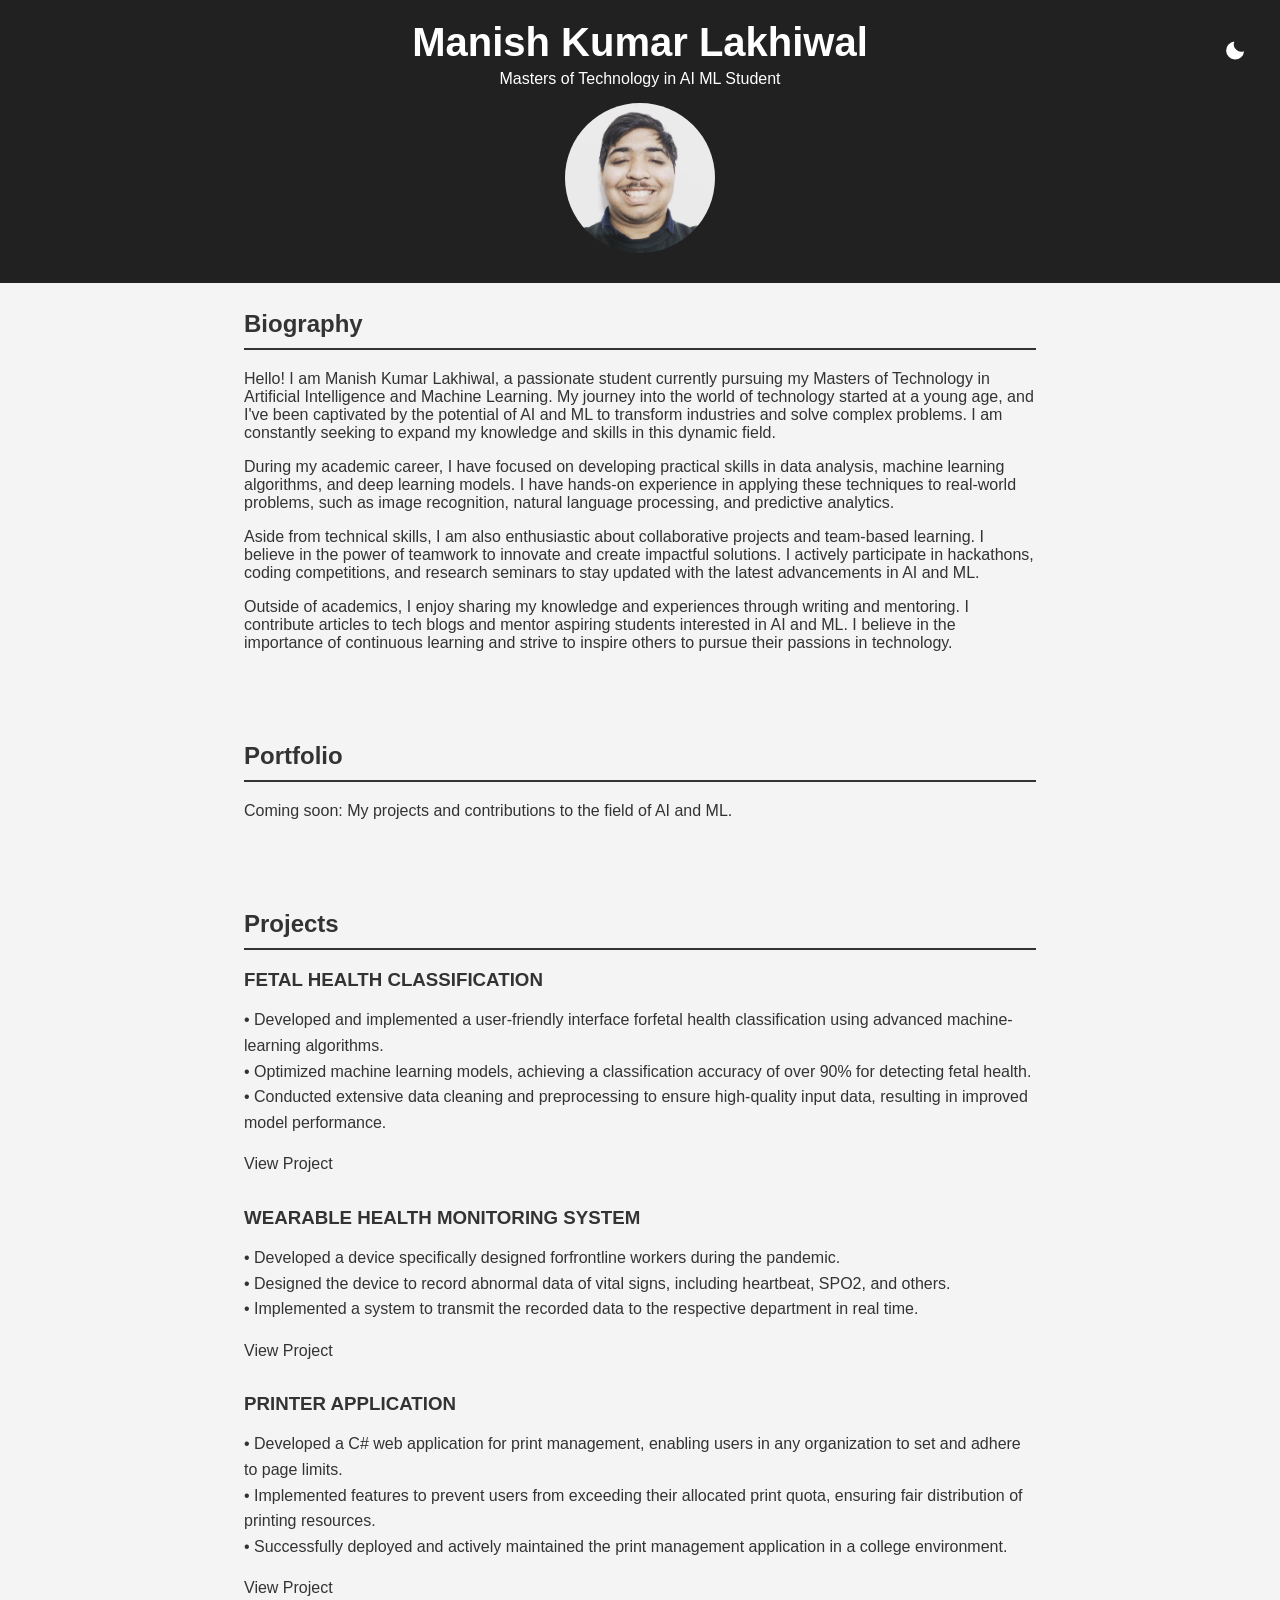
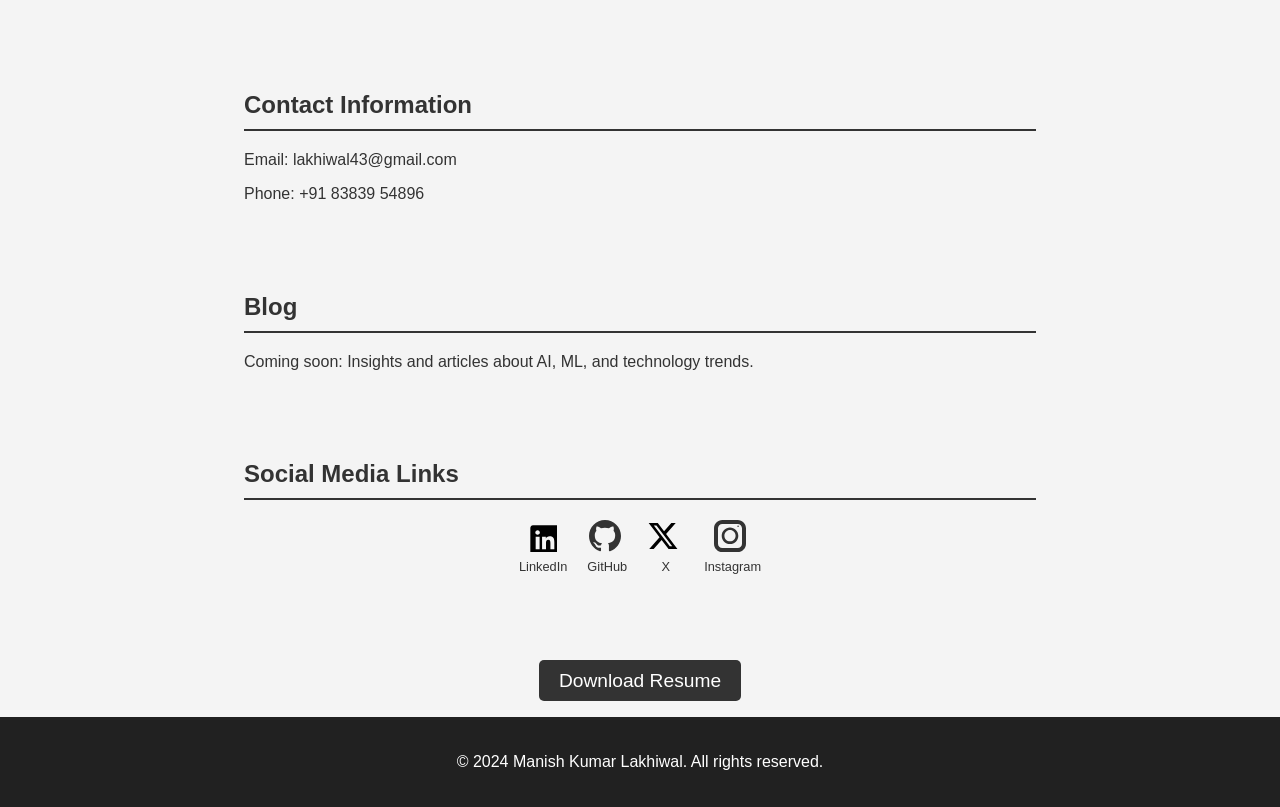
==== index.html @ ea247a82 "Update index.html" ====
<!DOCTYPE html>
<html lang="en">

<head>
    <meta charset="UTF-8">
    <meta name="viewport" content="width=device-width, initial-scale=1.0">
    <title>Manish Kumar Lakhiwal - Personal Webpage</title>
    <style>
        body {
            font-family: Arial, sans-serif;
            margin: 0;
            padding: 0;
            background-color: #f4f4f4;
            color: #333;
            transition: background-color 0.5 eases, color 0.5s ease;
        }

        .container {
            width: 65%;
            margin: 0 auto;
            padding: 20px;
            padding-top: 220px;
            /* Adjust for fixed header */
            box-sizing: border-box;
        }

        header {
            text-align: center;
            padding: 20px 0;
            background-color: #212121;
            color: #fff;
            position: fixed;
            width: 100%;
            top: 0;
            left: 0;
            z-index: 1000;
            transition: padding 0.5s ease, background-color 0.5s ease, color 0.5s ease;
            display: flex;
            flex-direction: column;
            justify-content: center;
            align-items: center;
        }

        header.small {
            padding: 10px 0;
            background-color: #212121;
        }

        header .profile-info {
            text-align: center;
        }

        header .profile-info h1 {
            margin: 0;
            font-size: 2.5em;
            transition: font-size 0.5s;
        }

        header .profile-info p {
            margin: 5px 0;
            transition: font-size 0.5s;
        }

        header img {
            width: 150px;
            height: 150px;
            border-radius: 50%;
            margin: 10px 0;
            /* Adjusted margin */
            transition: width 0.5s ease, height 0.5s ease, margin 0.5s ease;
        }

        #dark-mode-toggle {
            background-color: transparent;
            color: #fff;
            border: none;
            cursor: pointer;
            margin: 5px 0 0;
            /* Adjusted margin */
            font-size: 1.2em;
            display: flex;
            align-items: center;
            position: absolute;
            top: 30px;
            right: 25px;
        }

        #dark-mode-toggle svg {
            width: 24px;
            /* Adjust icon size */
            height: 24px;
            margin-left: 5px;
            /* Adjust spacing */
        }

        #dark-mode-toggle:hover {
            text-decoration: underline;
        }

        #light-mode-toggle {
            background-color: transparent;
            color: #fff;
            border: none;
            cursor: pointer;
            margin: 5px 0 0;
            /* Adjusted margin */
            font-size: 1.2em;
            display: flex;
            align-items: center;
            position: absolute;
            top: 30px;
            right: 25px;
        }

        #light-mode-toggle svg {
            width: 24px;
            /* Adjust icon size */
            height: 24px;
            margin-left: 5px;
            /* Adjust spacing */
        }

        #light-mode-toggle:hover {
            text-decoration: underline;
        }

        section {
            margin: 50px 0;
            padding-top: 20px;
            /* Adjust for fixed header */
            box-sizing: border-box;
            color: inherit;
        }

        h2 {
            color: #333;
            border-bottom: 2px solid #333;
            padding-bottom: 10px;
        }

        .portfolio img {
            width: 100%;
            height: auto;
            margin: 10px 0;
        }

        a {
            color: inherit;
            text-decoration: none;
        }

        .social-links {
            text-align: center;
            display: flex;
            justify-content: center;
            margin-top: 20px;
            /* Adjust spacing */
        }

        .social-links a {
            margin: 0 50px;
            text-align: center;
            display: inline-block;
        }

        .social-links svg {
            width: 32px;
            height: 32px;
            vertical-align: middle;
            margin-right: 15px;
            text-align: center;
        }

        footer {
            text-align: center;
            padding: 20px 0;
            background-color: #212121;
            color: #fff;
            position: relative;
            clear: both;
        }

        /* Dark Mode Styles */
        .dark-mode {
            background-color: #212121;
            color: #fff;
            transition: background-color 0.5s ease, color 0.5s ease;
        }

        .dark-mode header {
            background-color: #111;
            transition: background-color 0.5s ease;
        }

        .dark-mode header img {
            margin: 10px 0;
            width: 150px;
            height: 150px;
            transition: width 0.5s ease, height 0.5s ease, margin 0.5s ease;
        }

        .dark-mode a {
            color: #fff;
        }

        .dark-mode h1,
        .dark-mode h2,
        .dark-mode p,
        .dark-mode .portfolio p {
            color: #fff;
        }

        .dark-mode footer p {
            color: #fff;
        }

        .dark-mode section {
            color: #fff;
            /* Set text color for sections */
        }

        .dark-mode h2 {
            border-color: #fff;
            /* Set border color for h2 in dark mode */
        }

        .dark-mode #linkedin {
            fill: #fff;
        }

        .dark-mode #github {
            fill: #fff;
        }

        .dark-mode #twitter {
            fill: #fff;
        }

        .dark-mode #instagram {
            fill: #fff;
        }

        .dark-mode footer {
            background-color: #111;
        }

        .light-mode {
            background-color: #fff;
            color: #333;
            transition: background-color 0.5s ease, color 0.5s ease;
        }

        .light-mode header {
            background-color: #333;
            transition: background-color 0.5s ease;
        }

        .light-mode header img {
            margin: 10px 0;
            width: 150px;
            height: 150px;
            transition: width 0.5s ease, height 0.5s ease, margin 0.5s ease;
        }

        .light-mode a {
            color: #333;
        }

        .light-mode h1,
        .light-mode h2,
        .light-mode p,
        .light-mode .portfolio p {
            color: #111;
        }

        .light-mode footer p {
            fill: #fff;
        }

        .light-mode section {
            color: #111;
            /* Set text color for sections */
        }

        .light-mode h2 {
            border-color: #111;
            /* Set border color for h2 in dark mode */
        }

        .light-mode #linkedin,
        .light-mode #github,
        .light-mode #twitter,
        .light-mode #instagram {
            fill: #111;
        }

        .light-mode footer {
            background-color: #333;
            color: #fff;
        }

        .light-mode footer p {
            color: #fff;
        }

        .project {
            margin-bottom: 30px;
        }

        .project h3 {
            margin-bottom: 10px;
        }

        .project p {
            line-height: 1.6;
        }

        .download-resume {
            text-align: center;
            margin: 25px 0;
            /* Adjust margin */
        }

        .download-resume a {
            background-color: #333;
            color: #fff;
            padding: 10px 20px;
            border-radius: 5px;
            text-decoration: none;
            font-size: 1.2em;
        }

        .download-resume a:hover {
            background-color: #111;
            transition: .5s;
        }

        .dark-mode .download-resume a {
            background-color: #111;
        }

        .icon {
            transition: opacity 0.5s ease-out, transform 0.5s ease-out;
        }

        /* Light mode */
        .icon-container {
            display: inline-flex;
            align-items: center;
            justify-content: center;
            flex-direction: column;
        }

        .icon-container svg {
            width: 24px;
            /* Adjust width as per your design */
            height: 24px;
            /* Adjust height as per your design */
            vertical-align: middle;
        }

        .icon-container span {
            font-size: 12px;
            /* Adjust font size as per your design */
        }

        .dark-mode .profile-info h1,
        .dark-mode .profile-info p {
            color: #fff;
            transition: color 0.5s ease;
        }

        .dark-mode #linkedin,
        .dark-mode #github,
        .dark-mode #twitter,
        .dark-mode #instagram {
            fill: #fff;
            transition: fill 0.5s ease;
        }

        .light-mode .profile-info h1,
        .light-mode .profile-info p {
            color: #fff;
            transition: color 0.5s ease;
        }

        .light-mode #linkedin,
        .light-mode #github,
        .light-mode #twitter,
        .light-mode #instagram {
            fill: #111;
            transition: fill 0.5s ease;
        }

        .social-links a {
            margin: 0 10px;
            text-align: center;
            display: inline-block;
            position: relative;
            /* Ensure relative positioning for absolute children */
            text-decoration: none;
            /* Remove default underline */
        }

        .dark-mode .icon#dark-icon {
            opacity: 1;
            transform: scale(1);
        }

        .dark-mode .icon#light-icon {
            opacity: 0;
            transform: scale(0);
        }

        .social-links svg {
            width: 32px;
            /* Initial width */
            height: 32px;
            /* Initial height */
            vertical-align: middle;
            margin-right: 5px;
            transition: transform 0.5s ease;
        }

        .social-links a:hover svg {
            transform: scale(1.5);
            /* Scale up to 1.5x on hover */
        }

        .social-links a span {
            display: block;
            margin-top: 7px;
            /* Margin to adjust position below SVG */
            transition: margin-top 0.5s ease;
            /* Smooth transition for margin change */
            font-size: 0.8em;
            /* Adjust font size if necessary */
        }

        .social-links a:hover span {
            margin-top: 10px;
            /* Move text down on hover */
            font-size: 1em;
            transition: 0, 5s ease;
        }
    </style>
</head>

<body oncontextmenu="return false">
    <header>
        <div class="profile-info">
            <h1>Manish Kumar Lakhiwal</h1>
            <p>Masters of Technology in AI ML Student</p>
        </div>
        <img src="images/profile.jpeg" alt="Manish Kumar Lakhiwal">
        <button id="dark-mode-toggle" onclick="toggleDarkMode()">
            <!-- Dark Mode Icon -->
            <svg id="dark-icon" xmlns="http://www.w3.org/2000/svg" viewBox="0 0 24 24" width="24" height="24"
                fill="#fff">
                <path fill="none" d="M0 0h24v24H0z" />
                <path d="M9.37 5.51a7.5 7.5 0 0 0 9.72 9.72 9 9 0 1 1-9.72-9.72z" />
            </svg>
            <!-- Light Mode Icon -->
        </button>
        <button id="light-mode-toggle" onclick="toggleLightMode()">
            <svg id="light-icon" xmlns="http://www.w3.org/2000/svg" viewBox="0 0 24 24" width="24" height="24"
                fill="#333" style="display: none;">
                <circle cx="12" cy="12" r="5" fill="currentColor" />
                <line stroke="currentColor" stroke-width="2" stroke-linecap="round" x1="12" y1="1" x2="12" y2="4" />
                <line stroke="currentColor" stroke-width="2" stroke-linecap="round" x1="12" y1="20" x2="12" y2="23" />
                <line stroke="currentColor" stroke-width="2" stroke-linecap="round" x1="4" y1="12" x2="1" y2="12" />
                <line stroke="currentColor" stroke-width="2" stroke-linecap="round" x1="20" y1="12" x2="23" y2="12" />
                <line stroke="currentColor" stroke-width="2" stroke-linecap="round" x1="5.5" y1="5.5" x2="3.5"
                    y2="3.5" />
                <line stroke="currentColor" stroke-width="2" stroke-linecap="round" x1="18.5" y1="18.5" x2="20.5"
                    y2="20.5" />
                <line stroke="currentColor" stroke-width="2" stroke-linecap="round" x1="5.5" y1="18.5" x2="3.5"
                    y2="20.5" />
                <line stroke="currentColor" stroke-width="2" stroke-linecap="round" x1="18.5" y1="5.5" x2="20.5"
                    y2="3.5" />
            </svg>


        </button>
    </header>
    <div class="container">
        <section id="biography">
            <h2>Biography</h2>
            <p>Hello! I am Manish Kumar Lakhiwal, a passionate student currently pursuing my Masters of Technology in
                Artificial Intelligence and Machine Learning. My journey into the world of technology started at a young
                age, and I've been captivated by the potential of AI and ML to transform industries and solve complex
                problems. I am constantly seeking to expand my knowledge and skills in this dynamic field.</p>

            <p>During my academic career, I have focused on developing practical skills in data analysis, machine
                learning algorithms, and deep learning models. I have hands-on experience in applying these techniques
                to real-world problems, such as image recognition, natural language processing, and predictive
                analytics.</p>

            <p>Aside from technical skills, I am also enthusiastic about collaborative projects and team-based learning.
                I believe in the power of teamwork to innovate and create impactful solutions. I actively participate in
                hackathons, coding competitions, and research seminars to stay updated with the latest advancements in
                AI and ML.</p>

            <p>Outside of academics, I enjoy sharing my knowledge and experiences through writing and mentoring. I
                contribute articles to tech blogs and mentor aspiring students interested in AI and ML. I believe in the
                importance of continuous learning and strive to inspire others to pursue their passions in technology.
            </p>

        </section>
        <section id="portfolio">
            <h2>Portfolio</h2>
            <div class="portfolio">
                <p>Coming soon: My projects and contributions to the field of AI and ML.</p>
            </div>
        </section>
        <section id="projects">
            <h2>Projects</h2>
            <div class="project">
                <h3>FETAL HEALTH CLASSIFICATION</h3>
                <p>• Developed and implemented a user-friendly interface forfetal health classification using
                    advanced machine-learning algorithms.
                    <br>• Optimized machine learning models, achieving a classification accuracy of over 90% for
                    detecting fetal health.
                    <br>• Conducted extensive data cleaning and preprocessing to ensure high-quality input data,
                    resulting in improved model performance.
                </p>
                <!-- <img src="images/project1.png" alt="Project 1 Image"> -->
                <p><a href="#">View Project</a></p>
            </div>
            <div class="project">
                <h3>WEARABLE HEALTH MONITORING SYSTEM</h3>
                <p>• Developed a device specifically designed forfrontline workers during the pandemic.
                    <br>• Designed the device to record abnormal data of vital signs, including heartbeat, SPO2, and
                    others.
                    <br>• Implemented a system to transmit the recorded data to the respective department in real
                    time.
                </p>
                <!-- <img src="images/project2.png" alt="Project 2 Image"> -->
                <p><a href="https://github.com/LAKHIWAL/VITAL-MONITORING-SYSTEM" target="_blank">View Project</a></p>
            </div>
            <div class="project">
                <h3>PRINTER APPLICATION</h3>
                <p>• Developed a C# web application for print management, enabling users in any organization
                    to set and adhere to page limits.
                    <br> • Implemented features to prevent users from exceeding their allocated print quota,
                    ensuring fair distribution of printing resources.
                    <br> • Successfully deployed and actively maintained the print management application in a
                    college environment.
                </p>
                <!-- <img src="images/project2.png" alt="Project 2 Image"> -->
                <p><a href="https://github.com/LAKHIWAL/PRINTER-APPLICATION" target="_blank">View Project</a></p>
            </div>
            <!-- Add more projects as needed -->
        </section>
        <section id="contact">
            <h2>Contact Information</h2>
            <p>Email: <a href="mailto:lakhiwal43@gmail.com">lakhiwal43@gmail.com</a></p>
            <p>Phone: <a href="tel:+91 83839 54896">+91 83839 54896</a></p>
        </section>
        <section id="blog">
            <h2>Blog</h2>
            <p>Coming soon: Insights and articles about AI, ML, and technology trends.</p>
        </section>
        <section id="social-media">
            <h2>Social Media Links</h2>
            <div class="social-links">
                <div>
                    <a href="https://www.linkedin.com/in/manish-lakhiwal/" target="_blank">
                        <svg id="linkedin" xmlns="http://www.w3.org/2000/svg" x="0px" y="0px" width="64" height="64"
                            viewBox="0 0 24 24">
                            <path
                                d="M24,4H6C4.895,4,4,4.895,4,6v18c0,1.105,0.895,2,2,2h18c1.105,0,2-0.895,2-2V6C26,4.895,25.105,4,24,4z M10.954,22h-2.95 v-9.492h2.95V22z M9.449,11.151c-0.951,0-1.72-0.771-1.72-1.72c0-0.949,0.77-1.719,1.72-1.719c0.948,0,1.719,0.771,1.719,1.719 C11.168,10.38,10.397,11.151,9.449,11.151z M22.004,22h-2.948v-4.616c0-1.101-0.02-2.517-1.533-2.517 c-1.535,0-1.771,1.199-1.771,2.437V22h-2.948v-9.492h2.83v1.297h0.04c0.394-0.746,1.356-1.533,2.791-1.533 c2.987,0,3.539,1.966,3.539,4.522V22z">
                            </path>
                        </svg>

                        <br><span>LinkedIn</span>
                    </a>
                </div>

                <div>
                    <a href="https://github.com/Lakhiwal" target="_blank">
                        <svg id="github" xmlns="http://www.w3.org/2000/svg" viewBox="0 0 24 24" width="64" height="64"
                            fill="#333">
                            <path
                                d="M12 0C5.37 0 0 5.37 0 12c0 5.302 3.438 9.8 8.206 11.387.6.11.822-.262.822-.58 0-.288-.012-1.048-.015-2.052-3.338.724-4.042-1.61-4.042-1.61-.546-1.382-1.333-1.75-1.333-1.75-1.088-.743.084-.73.084-.73 1.203.086 1.837 1.236 1.837 1.236 1.07 1.834 2.806 1.305 3.49.998.108-.778.42-1.306.764-1.606-2.676-.306-5.48-1.338-5.48-5.946 0-1.314.465-2.384 1.236-3.226-.124-.307-.534-1.528.116-3.18 0 0 1.01-.324 3.3 1.23.958-.266 1.98-.398 3-.404 1.02.006 2.042.138 3 .404 2.29-1.554 3.298-1.23 3.298-1.23.652 1.652.242 2.873.118 3.18.774.842 1.234 1.912 1.234 3.226 0 4.62-2.808 5.636-5.488 5.936.43.373.818 1.106.818 2.226 0 1.608-.015 2.904-.015 3.3 0 .322.216.697.825.578C20.566 21.795 24 17.3 24 12c0-6.63-5.37-12-12-12z" />
                        </svg>
                        <br><span>GitHub</span>
                    </a>
                </div>

                <div>
                    <a href="https://x.com/lakhiwal43" target="_blank">
                        <svg id="twitter" xmlns="http://www.w3.org/2000/svg"
                            viewBox="0 0 512 512"><!--!Font Awesome Free 6.5.2 by @fontawesome - https://fontawesome.com License - https://fontawesome.com/license/free Copyright 2024 Fonticons, Inc.-->
                            <path
                                d="M389.2 48h70.6L305.6 224.2 487 464H345L233.7 318.6 106.5 464H35.8L200.7 275.5 26.8 48H172.4L272.9 180.9 389.2 48zM364.4 421.8h39.1L151.1 88h-42L364.4 421.8z" />
                        </svg>

                        <br><span>X</span>
                    </a>
                </div>

                <div>
                    <a href="https://www.instagram.com/manishlakhiwal10/" target="_blank">
                        <svg id="instagram" xmlns="http://www.w3.org/2000/svg" viewBox="0 0 24 24" width="64"
                            height="64" fill="#333">
                            <path
                                d="M17.77 0H6.23C2.793 0 0 2.793 0 6.23v11.54C0 21.207 2.793 24 6.23 24h11.54C21.207 24 24 21.207 24 17.77V6.23C24 2.793 21.207 0 17.77 0zm3.23 17.77c0 1.774-1.446 3.23-3.23 3.23H6.23c-1.785 0-3.23-1.456-3.23-3.23V6.23c0-1.785 1.456-3.23 3.23-3.23h11.54c1.785 0 3.23 1.456 3.23 3.23v11.54z" />
                            <path
                                d="M12 5.54c-3.442 0-6.23 2.788-6.23 6.23 0 3.442 2.788 6.23 6.23 6.23 3.442 0 6.23-2.788 6.23-6.23 0-3.442-2.788-6.23-6.23-6.23zm0 10.423c-2.336 0-4.193-1.857-4.193-4.193S9.664 7.577 12 7.577c2.336 0 4.193 1.857 4.193 4.193 0 2.336-1.857 4.193-4.193 4.193zm6.065-11.874c-.336 0-.61.274-.61.61s.274.61.61.61.61-.274.61-.61-.274-.61-.61-.61z" />
                        </svg>
                        <br><span>Instagram</span>
                    </a>
                </div>

            </div>
        </section>
    </div>
    <div class="download-resume">
        <a href="https://drive.google.com/file/d/1AF800ic_2XI7tL4_-fiR-v6oI3zbHhq-/view?usp=sharing" target="blank" download>Download Resume</a>
    </div>
    <footer>
        <p>&copy; 2024 Manish Kumar Lakhiwal. All rights reserved.</p>
    </footer>

    <script>
        const header = document.querySelector('header');
        const profileImage = document.querySelector('header img');
        const bioSection = document.getElementById('biography');
        const darkModeToggle = document.getElementById('dark-mode-toggle');
        const lightModeToggle = document.getElementById('light-mode-toggle');
        const darkIcon = document.getElementById('dark-icon');
        const lightIcon = document.getElementById('light-icon');

        window.addEventListener('scroll', () => {
            if (window.scrollY > 50) {
                header.classList.add('small');
                profileImage.style.width = '75px';
                profileImage.style.height = '75px';
                profileImage.style.margin = '5px 0';
            } else {
                header.classList.remove('small');
                profileImage.style.width = '150px';
                profileImage.style.height = '150px';
                profileImage.style.margin = '10px 0';
            }
        });

        function toggleDarkMode() {
            document.body.classList.toggle('dark-mode');
            document.body.classList.remove('light-mode');
            // Toggle visibility of dark mode toggle button
            document.getElementById('dark-icon').style.display = 'none';
            document.getElementById('light-icon').style.display = 'block';
        }

        function toggleLightMode() {
            document.body.classList.toggle('light-mode');
            document.body.classList.remove('dark-mode');
            // Toggle visibility of light mode toggle button
            document.getElementById('light-icon').style.display = 'none';
            document.getElementById('dark-icon').style.display = 'block';
        }

    </script>
</body>

</html>
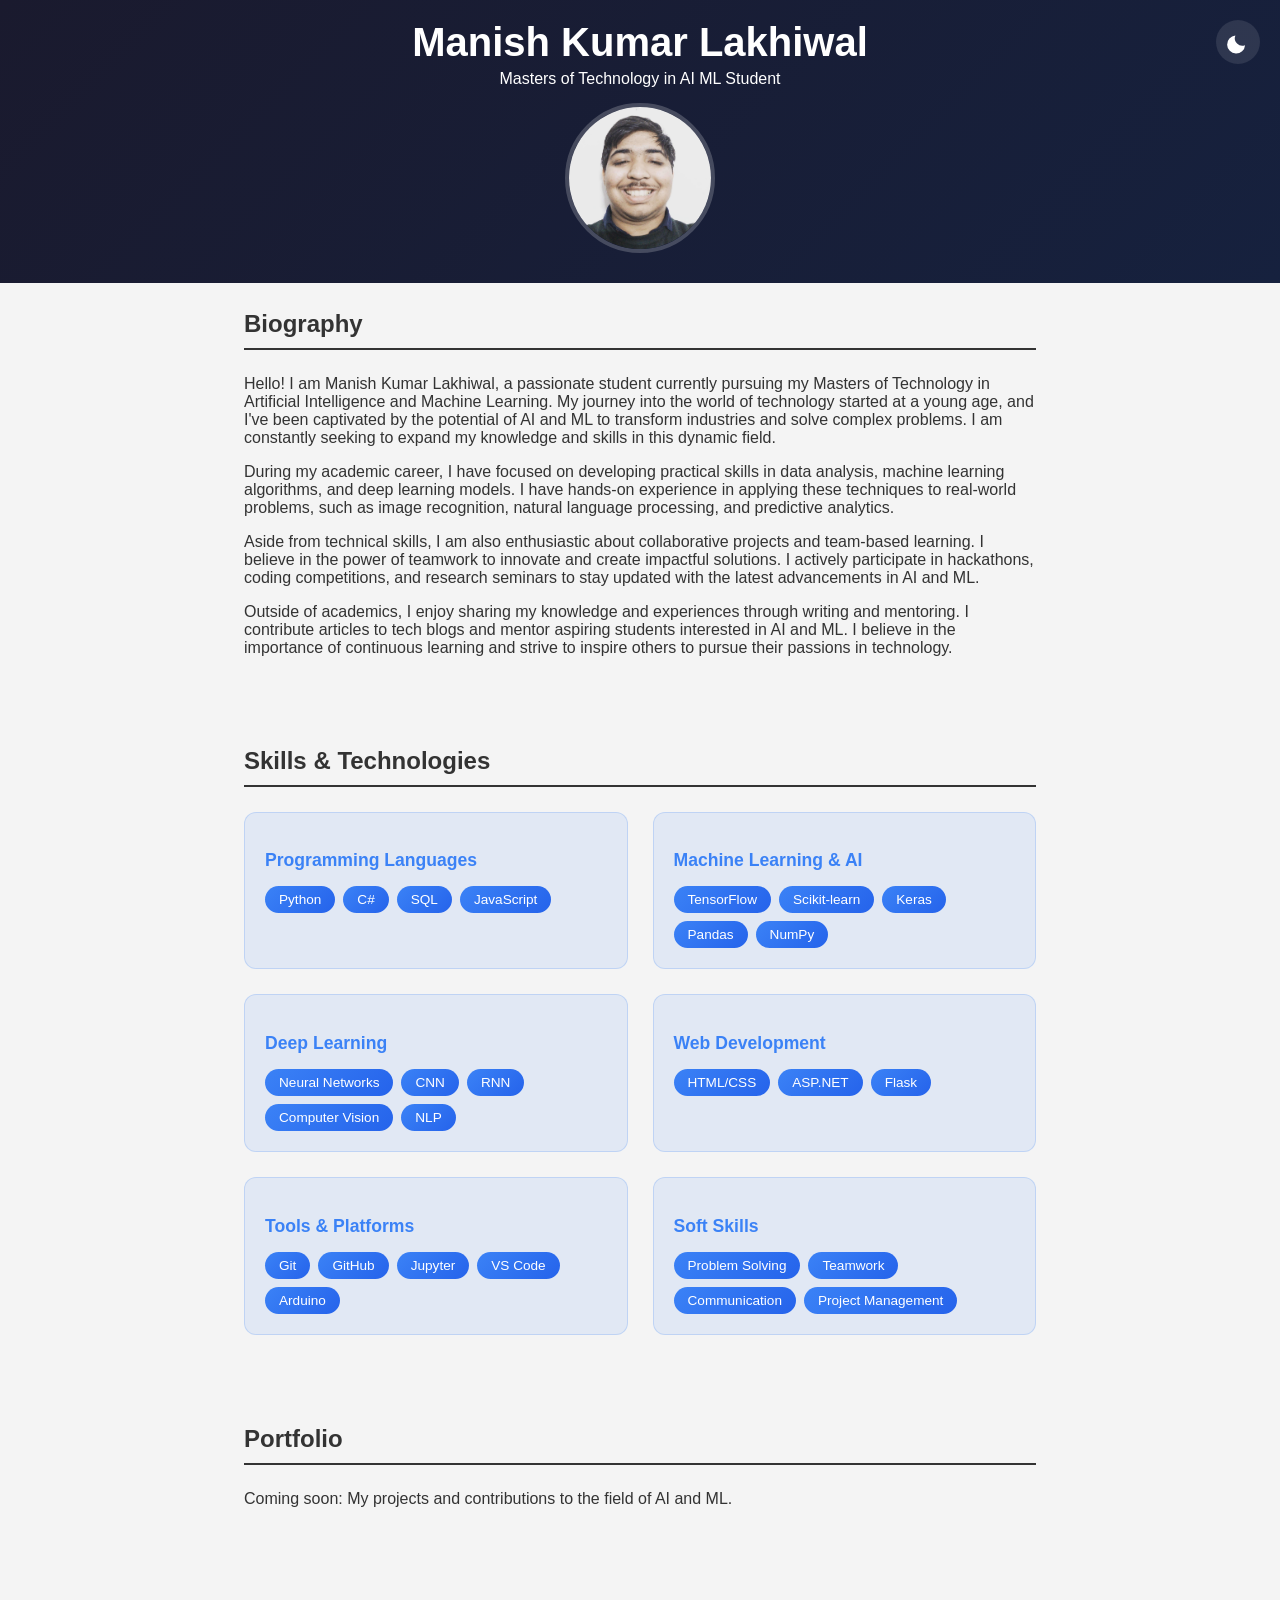
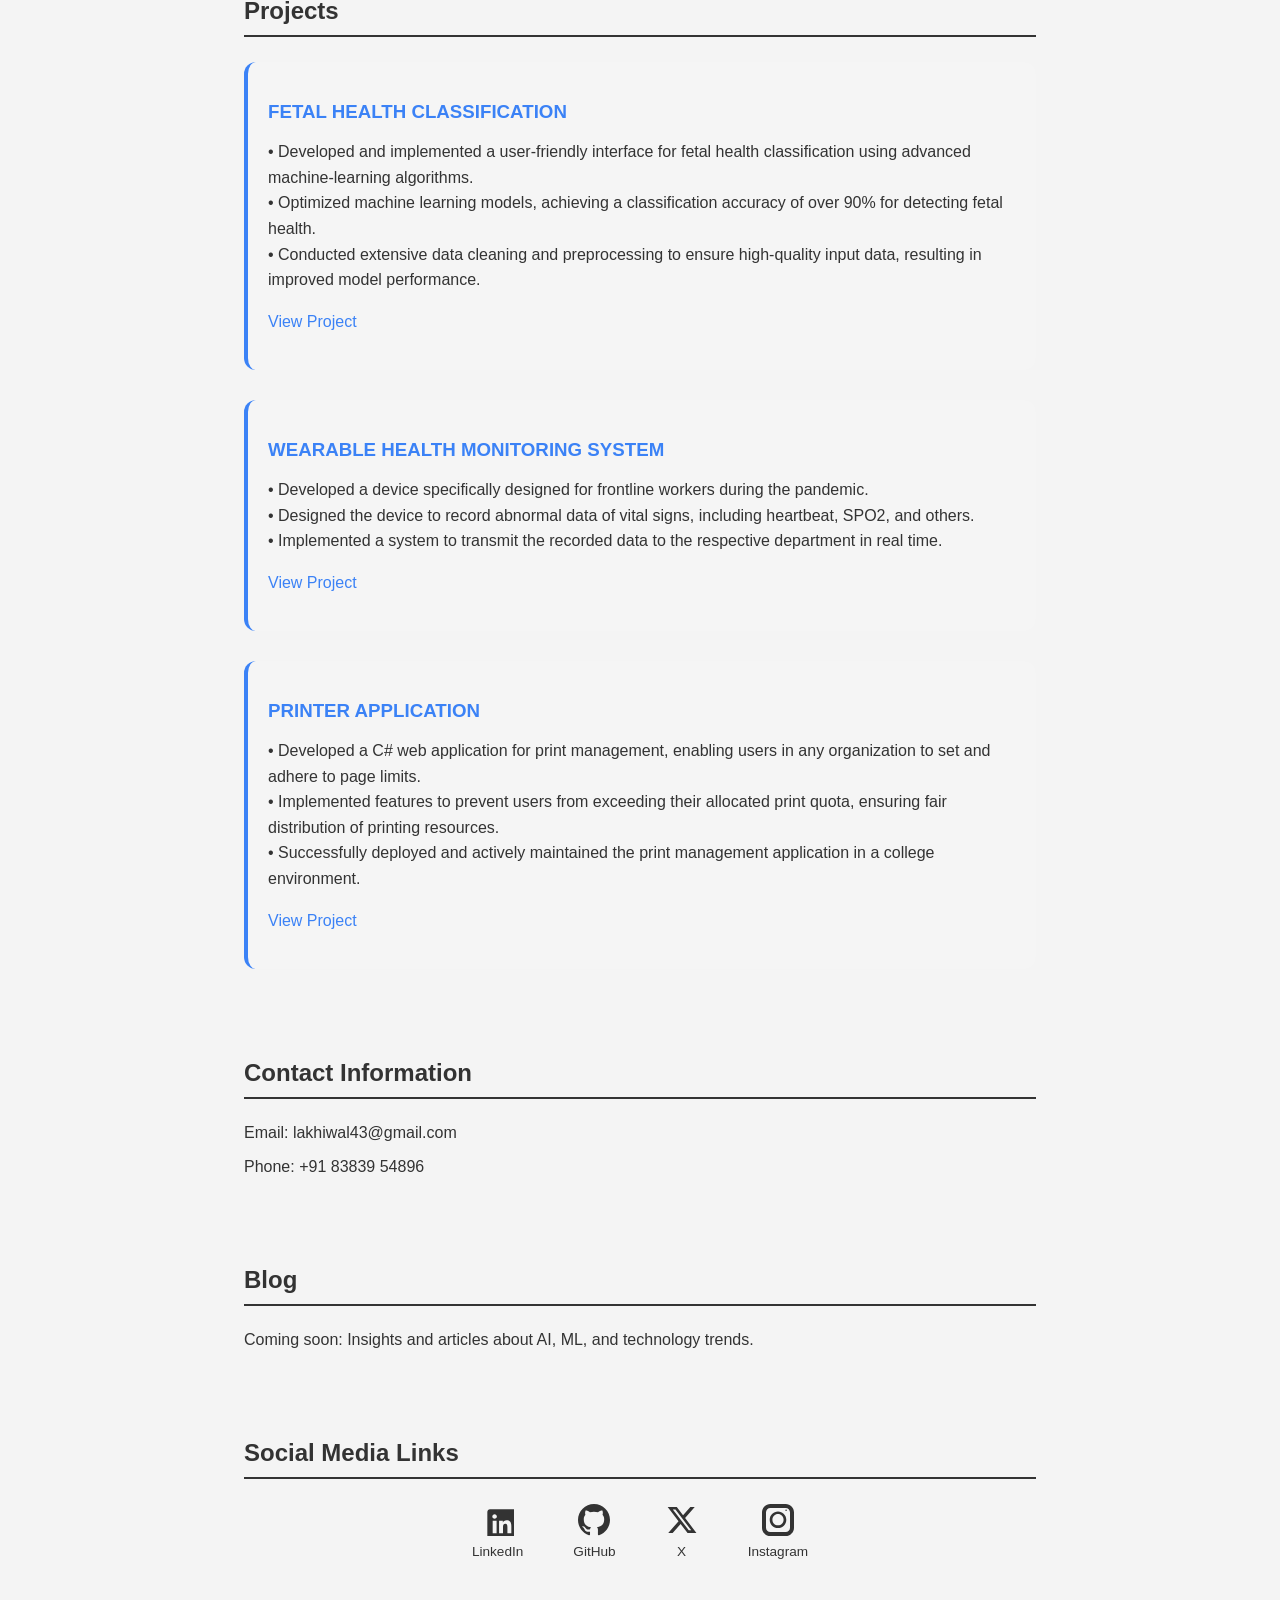
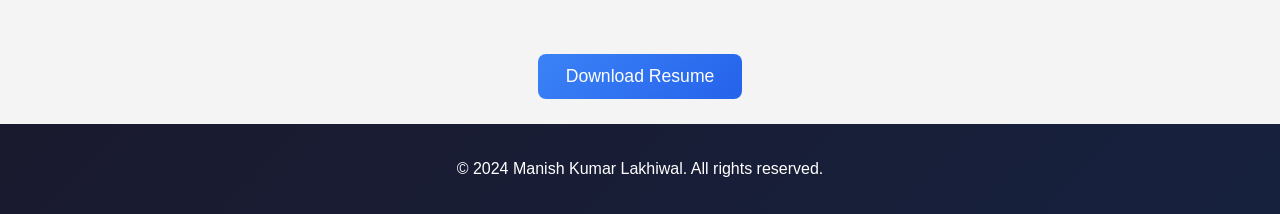
==== commit c1e6c23e: "Update index.html" ====
--- a/index.html
+++ b/index.html
@@ -4,15 +4,20 @@
 <head>
     <meta charset="UTF-8">
     <meta name="viewport" content="width=device-width, initial-scale=1.0">
+    <meta name="description" content="Manish Kumar Lakhiwal - M.Tech AI/ML Student Portfolio. Projects in Machine Learning, Deep Learning, and Software Development.">
     <title>Manish Kumar Lakhiwal - Personal Webpage</title>
     <style>
+        * {
+            box-sizing: border-box;
+        }
+
         body {
-            font-family: Arial, sans-serif;
+            font-family: 'Segoe UI', Tahoma, Geneva, Verdana, sans-serif;
             margin: 0;
             padding: 0;
             background-color: #f4f4f4;
             color: #333;
-            transition: background-color 0.5 eases, color 0.5s ease;
+            transition: background-color 0.5s ease, color 0.5s ease;
         }
 
         .container {
@@ -20,14 +25,13 @@
             margin: 0 auto;
             padding: 20px;
             padding-top: 220px;
-            /* Adjust for fixed header */
             box-sizing: border-box;
         }
 
         header {
             text-align: center;
             padding: 20px 0;
-            background-color: #212121;
+            background: linear-gradient(135deg, #1a1a2e 0%, #16213e 100%);
             color: #fff;
             position: fixed;
             width: 100%;
@@ -43,7 +47,7 @@
 
         header.small {
             padding: 10px 0;
-            background-color: #212121;
+            background: linear-gradient(135deg, #1a1a2e 0%, #16213e 100%);
         }
 
         header .profile-info {
@@ -66,68 +70,42 @@
             height: 150px;
             border-radius: 50%;
             margin: 10px 0;
-            /* Adjusted margin */
+            border: 4px solid rgba(255, 255, 255, 0.2);
             transition: width 0.5s ease, height 0.5s ease, margin 0.5s ease;
         }
 
-        #dark-mode-toggle {
-            background-color: transparent;
+        #theme-toggle {
+            background-color: rgba(255, 255, 255, 0.1);
             color: #fff;
             border: none;
             cursor: pointer;
-            margin: 5px 0 0;
-            /* Adjusted margin */
+            padding: 10px;
+            border-radius: 50%;
             font-size: 1.2em;
             display: flex;
             align-items: center;
+            justify-content: center;
             position: absolute;
-            top: 30px;
-            right: 25px;
-        }
-
-        #dark-mode-toggle svg {
+            top: 20px;
+            right: 20px;
+            width: 44px;
+            height: 44px;
+            transition: background-color 0.3s ease, transform 0.3s ease;
+        }
+
+        #theme-toggle:hover {
+            background-color: rgba(255, 255, 255, 0.2);
+            transform: scale(1.1);
+        }
+
+        #theme-toggle svg {
             width: 24px;
-            /* Adjust icon size */
             height: 24px;
-            margin-left: 5px;
-            /* Adjust spacing */
-        }
-
-        #dark-mode-toggle:hover {
-            text-decoration: underline;
-        }
-
-        #light-mode-toggle {
-            background-color: transparent;
-            color: #fff;
-            border: none;
-            cursor: pointer;
-            margin: 5px 0 0;
-            /* Adjusted margin */
-            font-size: 1.2em;
-            display: flex;
-            align-items: center;
-            position: absolute;
-            top: 30px;
-            right: 25px;
-        }
-
-        #light-mode-toggle svg {
-            width: 24px;
-            /* Adjust icon size */
-            height: 24px;
-            margin-left: 5px;
-            /* Adjust spacing */
-        }
-
-        #light-mode-toggle:hover {
-            text-decoration: underline;
         }
 
         section {
             margin: 50px 0;
             padding-top: 20px;
-            /* Adjust for fixed header */
             box-sizing: border-box;
             color: inherit;
         }
@@ -136,6 +114,7 @@
             color: #333;
             border-bottom: 2px solid #333;
             padding-bottom: 10px;
+            margin-bottom: 25px;
         }
 
         .portfolio img {
@@ -153,28 +132,43 @@
             text-align: center;
             display: flex;
             justify-content: center;
+            flex-wrap: wrap;
+            gap: 30px;
             margin-top: 20px;
-            /* Adjust spacing */
         }
 
         .social-links a {
-            margin: 0 50px;
             text-align: center;
             display: inline-block;
+            transition: transform 0.3s ease;
+        }
+
+        .social-links a:hover {
+            transform: translateY(-5px);
         }
 
         .social-links svg {
             width: 32px;
             height: 32px;
             vertical-align: middle;
-            margin-right: 15px;
-            text-align: center;
+            transition: transform 0.5s ease;
+        }
+
+        .social-links a:hover svg {
+            transform: scale(1.2);
+        }
+
+        .social-links a span {
+            display: block;
+            margin-top: 8px;
+            font-size: 0.85em;
+            transition: margin-top 0.3s ease;
         }
 
         footer {
             text-align: center;
             padding: 20px 0;
-            background-color: #212121;
+            background: linear-gradient(135deg, #1a1a2e 0%, #16213e 100%);
             color: #fff;
             position: relative;
             clear: both;
@@ -182,13 +176,13 @@
 
         /* Dark Mode Styles */
         .dark-mode {
-            background-color: #212121;
-            color: #fff;
+            background-color: #0f172a;
+            color: #e2e8f0;
             transition: background-color 0.5s ease, color 0.5s ease;
         }
 
         .dark-mode header {
-            background-color: #111;
+            background: linear-gradient(135deg, #0f172a 0%, #1e293b 100%);
             transition: background-color 0.5s ease;
         }
 
@@ -196,52 +190,35 @@
             margin: 10px 0;
             width: 150px;
             height: 150px;
+            border-color: rgba(255, 255, 255, 0.1);
             transition: width 0.5s ease, height 0.5s ease, margin 0.5s ease;
         }
 
         .dark-mode a {
-            color: #fff;
+            color: #e2e8f0;
         }
 
         .dark-mode h1,
         .dark-mode h2,
         .dark-mode p,
         .dark-mode .portfolio p {
-            color: #fff;
+            color: #e2e8f0;
         }
 
         .dark-mode footer p {
-            color: #fff;
+            color: #e2e8f0;
         }
 
         .dark-mode section {
-            color: #fff;
-            /* Set text color for sections */
+            color: #e2e8f0;
         }
 
         .dark-mode h2 {
-            border-color: #fff;
-            /* Set border color for h2 in dark mode */
-        }
-
-        .dark-mode #linkedin {
-            fill: #fff;
-        }
-
-        .dark-mode #github {
-            fill: #fff;
-        }
-
-        .dark-mode #twitter {
-            fill: #fff;
-        }
-
-        .dark-mode #instagram {
-            fill: #fff;
+            border-color: #e2e8f0;
         }
 
         .dark-mode footer {
-            background-color: #111;
+            background: linear-gradient(135deg, #0f172a 0%, #1e293b 100%);
         }
 
         .light-mode {
@@ -251,7 +228,7 @@
         }
 
         .light-mode header {
-            background-color: #333;
+            background: linear-gradient(135deg, #1a1a2e 0%, #16213e 100%);
             transition: background-color 0.5s ease;
         }
 
@@ -274,114 +251,15 @@
         }
 
         .light-mode footer p {
-            fill: #fff;
+            color: #fff;
         }
 
         .light-mode section {
             color: #111;
-            /* Set text color for sections */
         }
 
         .light-mode h2 {
             border-color: #111;
-            /* Set border color for h2 in dark mode */
-        }
-
-        .light-mode #linkedin,
-        .light-mode #github,
-        .light-mode #twitter,
-        .light-mode #instagram {
-            fill: #111;
-        }
-
-        .light-mode footer {
-            background-color: #333;
-            color: #fff;
-        }
-
-        .light-mode footer p {
-            color: #fff;
-        }
-
-        .project {
-            margin-bottom: 30px;
-        }
-
-        .project h3 {
-            margin-bottom: 10px;
-        }
-
-        .project p {
-            line-height: 1.6;
-        }
-
-        .download-resume {
-            text-align: center;
-            margin: 25px 0;
-            /* Adjust margin */
-        }
-
-        .download-resume a {
-            background-color: #333;
-            color: #fff;
-            padding: 10px 20px;
-            border-radius: 5px;
-            text-decoration: none;
-            font-size: 1.2em;
-        }
-
-        .download-resume a:hover {
-            background-color: #111;
-            transition: .5s;
-        }
-
-        .dark-mode .download-resume a {
-            background-color: #111;
-        }
-
-        .icon {
-            transition: opacity 0.5s ease-out, transform 0.5s ease-out;
-        }
-
-        /* Light mode */
-        .icon-container {
-            display: inline-flex;
-            align-items: center;
-            justify-content: center;
-            flex-direction: column;
-        }
-
-        .icon-container svg {
-            width: 24px;
-            /* Adjust width as per your design */
-            height: 24px;
-            /* Adjust height as per your design */
-            vertical-align: middle;
-        }
-
-        .icon-container span {
-            font-size: 12px;
-            /* Adjust font size as per your design */
-        }
-
-        .dark-mode .profile-info h1,
-        .dark-mode .profile-info p {
-            color: #fff;
-            transition: color 0.5s ease;
-        }
-
-        .dark-mode #linkedin,
-        .dark-mode #github,
-        .dark-mode #twitter,
-        .dark-mode #instagram {
-            fill: #fff;
-            transition: fill 0.5s ease;
-        }
-
-        .light-mode .profile-info h1,
-        .light-mode .profile-info p {
-            color: #fff;
-            transition: color 0.5s ease;
         }
 
         .light-mode #linkedin,
@@ -392,97 +270,325 @@
             transition: fill 0.5s ease;
         }
 
+        .light-mode footer {
+            background: linear-gradient(135deg, #1a1a2e 0%, #16213e 100%);
+            color: #fff;
+        }
+
+        .light-mode footer p {
+            color: #fff;
+        }
+
+        .project {
+            margin-bottom: 30px;
+            background: rgba(255, 255, 255, 0.05);
+            padding: 20px;
+            border-radius: 12px;
+            border-left: 4px solid #3b82f6;
+        }
+
+        .project h3 {
+            margin-bottom: 10px;
+            color: #3b82f6;
+        }
+
+        .project p {
+            line-height: 1.6;
+        }
+
+        .project a {
+            color: #3b82f6;
+            font-weight: 500;
+            transition: color 0.3s ease;
+        }
+
+        .project a:hover {
+            color: #60a5fa;
+            text-decoration: underline;
+        }
+
+        .download-resume {
+            text-align: center;
+            margin: 25px 0;
+        }
+
+        .download-resume a {
+            background: linear-gradient(135deg, #3b82f6 0%, #2563eb 100%);
+            color: #fff;
+            padding: 12px 28px;
+            border-radius: 8px;
+            text-decoration: none;
+            font-size: 1.1em;
+            font-weight: 500;
+            display: inline-block;
+            transition: transform 0.3s ease, box-shadow 0.3s ease;
+        }
+
+        .download-resume a:hover {
+            transform: translateY(-2px);
+            box-shadow: 0 8px 20px rgba(59, 130, 246, 0.4);
+        }
+
+        .dark-mode .download-resume a {
+            background: linear-gradient(135deg, #3b82f6 0%, #2563eb 100%);
+        }
+
         .social-links a {
             margin: 0 10px;
             text-align: center;
             display: inline-block;
             position: relative;
-            /* Ensure relative positioning for absolute children */
             text-decoration: none;
-            /* Remove default underline */
-        }
-
-        .dark-mode .icon#dark-icon {
-            opacity: 1;
-            transform: scale(1);
-        }
-
-        .dark-mode .icon#light-icon {
-            opacity: 0;
-            transform: scale(0);
-        }
-
-        .social-links svg {
-            width: 32px;
-            /* Initial width */
-            height: 32px;
-            /* Initial height */
-            vertical-align: middle;
-            margin-right: 5px;
-            transition: transform 0.5s ease;
-        }
-
-        .social-links a:hover svg {
-            transform: scale(1.5);
-            /* Scale up to 1.5x on hover */
-        }
-
-        .social-links a span {
-            display: block;
-            margin-top: 7px;
-            /* Margin to adjust position below SVG */
-            transition: margin-top 0.5s ease;
-            /* Smooth transition for margin change */
-            font-size: 0.8em;
-            /* Adjust font size if necessary */
-        }
-
-        .social-links a:hover span {
-            margin-top: 10px;
-            /* Move text down on hover */
-            font-size: 1em;
-            transition: 0, 5s ease;
+        }
+
+        .dark-mode .profile-info h1,
+        .dark-mode .profile-info p {
+            color: #fff;
+            transition: color 0.5s ease;
+        }
+
+        .dark-mode #linkedin,
+        .dark-mode #github,
+        .dark-mode #twitter,
+        .dark-mode #instagram {
+            fill: #e2e8f0;
+            transition: fill 0.5s ease;
+        }
+
+        .light-mode .profile-info h1,
+        .light-mode .profile-info p {
+            color: #fff;
+            transition: color 0.5s ease;
+        }
+
+        .light-mode #linkedin,
+        .light-mode #github,
+        .light-mode #twitter,
+        .light-mode #instagram {
+            fill: #111;
+            transition: fill 0.5s ease;
+        }
+
+        /* Skills Section Styles */
+        .skills-container {
+            display: grid;
+            grid-template-columns: repeat(auto-fit, minmax(250px, 1fr));
+            gap: 25px;
+            margin-top: 20px;
+        }
+
+        .skill-category {
+            background: rgba(59, 130, 246, 0.1);
+            padding: 20px;
+            border-radius: 12px;
+            border: 1px solid rgba(59, 130, 246, 0.2);
+        }
+
+        .skill-category h3 {
+            color: #3b82f6;
+            margin-bottom: 15px;
+            font-size: 1.1em;
+        }
+
+        .dark-mode .skill-category {
+            background: rgba(59, 130, 246, 0.15);
+            border-color: rgba(59, 130, 246, 0.3);
+        }
+
+        .dark-mode .skill-category h3 {
+            color: #60a5fa;
+        }
+
+        .skill-tags {
+            display: flex;
+            flex-wrap: wrap;
+            gap: 8px;
+        }
+
+        .skill-tag {
+            background: linear-gradient(135deg, #3b82f6 0%, #2563eb 100%);
+            color: #fff;
+            padding: 6px 14px;
+            border-radius: 20px;
+            font-size: 0.85em;
+            font-weight: 500;
+            transition: transform 0.3s ease, box-shadow 0.3s ease;
+        }
+
+        .skill-tag:hover {
+            transform: translateY(-2px);
+            box-shadow: 0 4px 12px rgba(59, 130, 246, 0.4);
+        }
+
+        .dark-mode .skill-tag {
+            background: linear-gradient(135deg, #60a5fa 0%, #3b82f6 100%);
+        }
+
+        /* Mobile Responsiveness */
+        @media (max-width: 1024px) {
+            .container {
+                width: 80%;
+            }
+        }
+
+        @media (max-width: 768px) {
+            .container {
+                width: 90%;
+                padding-top: 180px;
+            }
+
+            header .profile-info h1 {
+                font-size: 1.8em;
+            }
+
+            header .profile-info p {
+                font-size: 0.9em;
+            }
+
+            header img {
+                width: 100px;
+                height: 100px;
+            }
+
+            header.small img {
+                width: 50px;
+                height: 50px;
+            }
+
+            h2 {
+                font-size: 1.5em;
+            }
+
+            .skills-container {
+                grid-template-columns: 1fr;
+            }
+
+            .social-links {
+                gap: 20px;
+            }
+
+            .social-links a {
+                margin: 0 5px;
+            }
+
+            .project {
+                padding: 15px;
+            }
+
+            .project h3 {
+                font-size: 1.1em;
+            }
+
+            #theme-toggle {
+                top: 10px;
+                right: 10px;
+                width: 38px;
+                height: 38px;
+            }
+        }
+
+        @media (max-width: 480px) {
+            .container {
+                width: 95%;
+                padding: 15px;
+                padding-top: 160px;
+            }
+
+            header .profile-info h1 {
+                font-size: 1.4em;
+            }
+
+            header .profile-info p {
+                font-size: 0.8em;
+            }
+
+            header img {
+                width: 80px;
+                height: 80px;
+            }
+
+            header.small img {
+                width: 40px;
+                height: 40px;
+            }
+
+            .social-links {
+                flex-direction: column;
+                gap: 15px;
+            }
+
+            .social-links a {
+                display: flex;
+                align-items: center;
+                gap: 10px;
+            }
+
+            .social-links a span {
+                margin-top: 0;
+            }
+
+            .skill-tag {
+                font-size: 0.8em;
+                padding: 5px 10px;
+            }
+
+            .download-resume a {
+                padding: 10px 20px;
+                font-size: 1em;
+            }
+        }
+
+        /* Smooth scroll behavior */
+        html {
+            scroll-behavior: smooth;
+        }
+
+        /* Section fade-in animation */
+        @keyframes fadeInUp {
+            from {
+                opacity: 0;
+                transform: translateY(20px);
+            }
+            to {
+                opacity: 1;
+                transform: translateY(0);
+            }
+        }
+
+        section {
+            animation: fadeInUp 0.6s ease-out;
         }
     </style>
+<base target="_blank">
 </head>
 
-<body oncontextmenu="return false">
+<body>
     <header>
         <div class="profile-info">
             <h1>Manish Kumar Lakhiwal</h1>
             <p>Masters of Technology in AI ML Student</p>
         </div>
-        <img src="images/profile.jpeg" alt="Manish Kumar Lakhiwal">
-        <button id="dark-mode-toggle" onclick="toggleDarkMode()">
-            <!-- Dark Mode Icon -->
-            <svg id="dark-icon" xmlns="http://www.w3.org/2000/svg" viewBox="0 0 24 24" width="24" height="24"
-                fill="#fff">
-                <path fill="none" d="M0 0h24v24H0z" />
+        <img src="images/profile.jpeg" alt="Manish Kumar Lakhiwal Profile Picture">
+        <button id="theme-toggle" onclick="toggleTheme()" aria-label="Toggle dark/light mode">
+            <!-- Dark Mode Icon (Moon) -->
+            <svg id="dark-icon" xmlns="http://www.w3.org/2000/svg" viewBox="0 0 24 24" fill="currentColor">
                 <path d="M9.37 5.51a7.5 7.5 0 0 0 9.72 9.72 9 9 0 1 1-9.72-9.72z" />
             </svg>
-            <!-- Light Mode Icon -->
-        </button>
-        <button id="light-mode-toggle" onclick="toggleLightMode()">
-            <svg id="light-icon" xmlns="http://www.w3.org/2000/svg" viewBox="0 0 24 24" width="24" height="24"
-                fill="#333" style="display: none;">
-                <circle cx="12" cy="12" r="5" fill="currentColor" />
+            <!-- Light Mode Icon (Sun) -->
+            <svg id="light-icon" xmlns="http://www.w3.org/2000/svg" viewBox="0 0 24 24" fill="currentColor" style="display: none;">
+                <circle cx="12" cy="12" r="5" />
                 <line stroke="currentColor" stroke-width="2" stroke-linecap="round" x1="12" y1="1" x2="12" y2="4" />
                 <line stroke="currentColor" stroke-width="2" stroke-linecap="round" x1="12" y1="20" x2="12" y2="23" />
                 <line stroke="currentColor" stroke-width="2" stroke-linecap="round" x1="4" y1="12" x2="1" y2="12" />
                 <line stroke="currentColor" stroke-width="2" stroke-linecap="round" x1="20" y1="12" x2="23" y2="12" />
-                <line stroke="currentColor" stroke-width="2" stroke-linecap="round" x1="5.5" y1="5.5" x2="3.5"
-                    y2="3.5" />
-                <line stroke="currentColor" stroke-width="2" stroke-linecap="round" x1="18.5" y1="18.5" x2="20.5"
-                    y2="20.5" />
-                <line stroke="currentColor" stroke-width="2" stroke-linecap="round" x1="5.5" y1="18.5" x2="3.5"
-                    y2="20.5" />
-                <line stroke="currentColor" stroke-width="2" stroke-linecap="round" x1="18.5" y1="5.5" x2="20.5"
-                    y2="3.5" />
+                <line stroke="currentColor" stroke-width="2" stroke-linecap="round" x1="5.5" y1="5.5" x2="3.5" y2="3.5" />
+                <line stroke="currentColor" stroke-width="2" stroke-linecap="round" x1="18.5" y1="18.5" x2="20.5" y2="20.5" />
+                <line stroke="currentColor" stroke-width="2" stroke-linecap="round" x1="5.5" y1="18.5" x2="3.5" y2="20.5" />
+                <line stroke="currentColor" stroke-width="2" stroke-linecap="round" x1="18.5" y1="5.5" x2="20.5" y2="3.5" />
             </svg>
-
-
         </button>
     </header>
+
     <div class="container">
         <section id="biography">
             <h2>Biography</h2>
@@ -505,120 +611,164 @@
                 contribute articles to tech blogs and mentor aspiring students interested in AI and ML. I believe in the
                 importance of continuous learning and strive to inspire others to pursue their passions in technology.
             </p>
-
         </section>
+
+        <!-- NEW: Skills Section -->
+        <section id="skills">
+            <h2>Skills & Technologies</h2>
+            <div class="skills-container">
+                <div class="skill-category">
+                    <h3>Programming Languages</h3>
+                    <div class="skill-tags">
+                        <span class="skill-tag">Python</span>
+                        <span class="skill-tag">C#</span>
+                        <span class="skill-tag">SQL</span>
+                        <span class="skill-tag">JavaScript</span>
+                    </div>
+                </div>
+                <div class="skill-category">
+                    <h3>Machine Learning & AI</h3>
+                    <div class="skill-tags">
+                        <span class="skill-tag">TensorFlow</span>
+                        <span class="skill-tag">Scikit-learn</span>
+                        <span class="skill-tag">Keras</span>
+                        <span class="skill-tag">Pandas</span>
+                        <span class="skill-tag">NumPy</span>
+                    </div>
+                </div>
+                <div class="skill-category">
+                    <h3>Deep Learning</h3>
+                    <div class="skill-tags">
+                        <span class="skill-tag">Neural Networks</span>
+                        <span class="skill-tag">CNN</span>
+                        <span class="skill-tag">RNN</span>
+                        <span class="skill-tag">Computer Vision</span>
+                        <span class="skill-tag">NLP</span>
+                    </div>
+                </div>
+                <div class="skill-category">
+                    <h3>Web Development</h3>
+                    <div class="skill-tags">
+                        <span class="skill-tag">HTML/CSS</span>
+                        <span class="skill-tag">ASP.NET</span>
+                        <span class="skill-tag">Flask</span>
+                    </div>
+                </div>
+                <div class="skill-category">
+                    <h3>Tools & Platforms</h3>
+                    <div class="skill-tags">
+                        <span class="skill-tag">Git</span>
+                        <span class="skill-tag">GitHub</span>
+                        <span class="skill-tag">Jupyter</span>
+                        <span class="skill-tag">VS Code</span>
+                        <span class="skill-tag">Arduino</span>
+                    </div>
+                </div>
+                <div class="skill-category">
+                    <h3>Soft Skills</h3>
+                    <div class="skill-tags">
+                        <span class="skill-tag">Problem Solving</span>
+                        <span class="skill-tag">Teamwork</span>
+                        <span class="skill-tag">Communication</span>
+                        <span class="skill-tag">Project Management</span>
+                    </div>
+                </div>
+            </div>
+        </section>
+
         <section id="portfolio">
             <h2>Portfolio</h2>
             <div class="portfolio">
                 <p>Coming soon: My projects and contributions to the field of AI and ML.</p>
             </div>
         </section>
+
         <section id="projects">
             <h2>Projects</h2>
             <div class="project">
                 <h3>FETAL HEALTH CLASSIFICATION</h3>
-                <p>• Developed and implemented a user-friendly interface forfetal health classification using
+                <p>• Developed and implemented a user-friendly interface for fetal health classification using
                     advanced machine-learning algorithms.
                     <br>• Optimized machine learning models, achieving a classification accuracy of over 90% for
                     detecting fetal health.
                     <br>• Conducted extensive data cleaning and preprocessing to ensure high-quality input data,
                     resulting in improved model performance.
                 </p>
-                <!-- <img src="images/project1.png" alt="Project 1 Image"> -->
                 <p><a href="#">View Project</a></p>
             </div>
             <div class="project">
                 <h3>WEARABLE HEALTH MONITORING SYSTEM</h3>
-                <p>• Developed a device specifically designed forfrontline workers during the pandemic.
+                <p>• Developed a device specifically designed for frontline workers during the pandemic.
                     <br>• Designed the device to record abnormal data of vital signs, including heartbeat, SPO2, and
                     others.
                     <br>• Implemented a system to transmit the recorded data to the respective department in real
                     time.
                 </p>
-                <!-- <img src="images/project2.png" alt="Project 2 Image"> -->
                 <p><a href="https://github.com/LAKHIWAL/VITAL-MONITORING-SYSTEM" target="_blank">View Project</a></p>
             </div>
             <div class="project">
                 <h3>PRINTER APPLICATION</h3>
                 <p>• Developed a C# web application for print management, enabling users in any organization
                     to set and adhere to page limits.
-                    <br> • Implemented features to prevent users from exceeding their allocated print quota,
+                    <br>• Implemented features to prevent users from exceeding their allocated print quota,
                     ensuring fair distribution of printing resources.
-                    <br> • Successfully deployed and actively maintained the print management application in a
+                    <br>• Successfully deployed and actively maintained the print management application in a
                     college environment.
                 </p>
-                <!-- <img src="images/project2.png" alt="Project 2 Image"> -->
                 <p><a href="https://github.com/LAKHIWAL/PRINTER-APPLICATION" target="_blank">View Project</a></p>
             </div>
-            <!-- Add more projects as needed -->
         </section>
+
         <section id="contact">
             <h2>Contact Information</h2>
             <p>Email: <a href="mailto:lakhiwal43@gmail.com">lakhiwal43@gmail.com</a></p>
             <p>Phone: <a href="tel:+91 83839 54896">+91 83839 54896</a></p>
         </section>
+
         <section id="blog">
             <h2>Blog</h2>
             <p>Coming soon: Insights and articles about AI, ML, and technology trends.</p>
         </section>
+
         <section id="social-media">
             <h2>Social Media Links</h2>
             <div class="social-links">
-                <div>
-                    <a href="https://www.linkedin.com/in/manish-lakhiwal/" target="_blank">
-                        <svg id="linkedin" xmlns="http://www.w3.org/2000/svg" x="0px" y="0px" width="64" height="64"
-                            viewBox="0 0 24 24">
-                            <path
-                                d="M24,4H6C4.895,4,4,4.895,4,6v18c0,1.105,0.895,2,2,2h18c1.105,0,2-0.895,2-2V6C26,4.895,25.105,4,24,4z M10.954,22h-2.95 v-9.492h2.95V22z M9.449,11.151c-0.951,0-1.72-0.771-1.72-1.72c0-0.949,0.77-1.719,1.72-1.719c0.948,0,1.719,0.771,1.719,1.719 C11.168,10.38,10.397,11.151,9.449,11.151z M22.004,22h-2.948v-4.616c0-1.101-0.02-2.517-1.533-2.517 c-1.535,0-1.771,1.199-1.771,2.437V22h-2.948v-9.492h2.83v1.297h0.04c0.394-0.746,1.356-1.533,2.791-1.533 c2.987,0,3.539,1.966,3.539,4.522V22z">
-                            </path>
-                        </svg>
-
-                        <br><span>LinkedIn</span>
-                    </a>
-                </div>
-
-                <div>
-                    <a href="https://github.com/Lakhiwal" target="_blank">
-                        <svg id="github" xmlns="http://www.w3.org/2000/svg" viewBox="0 0 24 24" width="64" height="64"
-                            fill="#333">
-                            <path
-                                d="M12 0C5.37 0 0 5.37 0 12c0 5.302 3.438 9.8 8.206 11.387.6.11.822-.262.822-.58 0-.288-.012-1.048-.015-2.052-3.338.724-4.042-1.61-4.042-1.61-.546-1.382-1.333-1.75-1.333-1.75-1.088-.743.084-.73.084-.73 1.203.086 1.837 1.236 1.837 1.236 1.07 1.834 2.806 1.305 3.49.998.108-.778.42-1.306.764-1.606-2.676-.306-5.48-1.338-5.48-5.946 0-1.314.465-2.384 1.236-3.226-.124-.307-.534-1.528.116-3.18 0 0 1.01-.324 3.3 1.23.958-.266 1.98-.398 3-.404 1.02.006 2.042.138 3 .404 2.29-1.554 3.298-1.23 3.298-1.23.652 1.652.242 2.873.118 3.18.774.842 1.234 1.912 1.234 3.226 0 4.62-2.808 5.636-5.488 5.936.43.373.818 1.106.818 2.226 0 1.608-.015 2.904-.015 3.3 0 .322.216.697.825.578C20.566 21.795 24 17.3 24 12c0-6.63-5.37-12-12-12z" />
-                        </svg>
-                        <br><span>GitHub</span>
-                    </a>
-                </div>
-
-                <div>
-                    <a href="https://x.com/lakhiwal43" target="_blank">
-                        <svg id="twitter" xmlns="http://www.w3.org/2000/svg"
-                            viewBox="0 0 512 512"><!--!Font Awesome Free 6.5.2 by @fontawesome - https://fontawesome.com License - https://fontawesome.com/license/free Copyright 2024 Fonticons, Inc.-->
-                            <path
-                                d="M389.2 48h70.6L305.6 224.2 487 464H345L233.7 318.6 106.5 464H35.8L200.7 275.5 26.8 48H172.4L272.9 180.9 389.2 48zM364.4 421.8h39.1L151.1 88h-42L364.4 421.8z" />
-                        </svg>
-
-                        <br><span>X</span>
-                    </a>
-                </div>
-
-                <div>
-                    <a href="https://www.instagram.com/manishlakhiwal10/" target="_blank">
-                        <svg id="instagram" xmlns="http://www.w3.org/2000/svg" viewBox="0 0 24 24" width="64"
-                            height="64" fill="#333">
-                            <path
-                                d="M17.77 0H6.23C2.793 0 0 2.793 0 6.23v11.54C0 21.207 2.793 24 6.23 24h11.54C21.207 24 24 21.207 24 17.77V6.23C24 2.793 21.207 0 17.77 0zm3.23 17.77c0 1.774-1.446 3.23-3.23 3.23H6.23c-1.785 0-3.23-1.456-3.23-3.23V6.23c0-1.785 1.456-3.23 3.23-3.23h11.54c1.785 0 3.23 1.456 3.23 3.23v11.54z" />
-                            <path
-                                d="M12 5.54c-3.442 0-6.23 2.788-6.23 6.23 0 3.442 2.788 6.23 6.23 6.23 3.442 0 6.23-2.788 6.23-6.23 0-3.442-2.788-6.23-6.23-6.23zm0 10.423c-2.336 0-4.193-1.857-4.193-4.193S9.664 7.577 12 7.577c2.336 0 4.193 1.857 4.193 4.193 0 2.336-1.857 4.193-4.193 4.193zm6.065-11.874c-.336 0-.61.274-.61.61s.274.61.61.61.61-.274.61-.61-.274-.61-.61-.61z" />
-                        </svg>
-                        <br><span>Instagram</span>
-                    </a>
-                </div>
-
+                <a href="https://www.linkedin.com/in/manish-lakhiwal/" target="_blank">
+                    <svg id="linkedin" xmlns="http://www.w3.org/2000/svg" viewBox="0 0 24 24" width="32" height="32" fill="currentColor">
+                        <path d="M24,4H6C4.895,4,4,4.895,4,6v18c0,1.105,0.895,2,2,2h18c1.105,0,2-0.895,2-2V6C26,4.895,25.105,4,24,4z M10.954,22h-2.95 v-9.492h2.95V22z M9.449,11.151c-0.951,0-1.72-0.771-1.72-1.72c0-0.949,0.77-1.719,1.72-1.719c0.948,0,1.719,0.771,1.719,1.719 C11.168,10.38,10.397,11.151,9.449,11.151z M22.004,22h-2.948v-4.616c0-1.101-0.02-2.517-1.533-2.517 c-1.535,0-1.771,1.199-1.771,2.437V22h-2.948v-9.492h2.83v1.297h0.04c0.394-0.746,1.356-1.533,2.791-1.533 c2.987,0,3.539,1.966,3.539,4.522V22z"></path>
+                    </svg>
+                    <span>LinkedIn</span>
+                </a>
+
+                <a href="https://github.com/Lakhiwal" target="_blank">
+                    <svg id="github" xmlns="http://www.w3.org/2000/svg" viewBox="0 0 24 24" width="32" height="32" fill="currentColor">
+                        <path d="M12 0C5.37 0 0 5.37 0 12c0 5.302 3.438 9.8 8.206 11.387.6.11.822-.262.822-.58 0-.288-.012-1.048-.015-2.052-3.338.724-4.042-1.61-4.042-1.61-.546-1.382-1.333-1.75-1.333-1.75-1.088-.743.084-.73.084-.73 1.203.086 1.837 1.236 1.837 1.236 1.07 1.834 2.806 1.305 3.49.998.108-.778.42-1.306.764-1.606-2.676-.306-5.48-1.338-5.48-5.946 0-1.314.465-2.384 1.236-3.226-.124-.307-.534-1.528.116-3.18 0 0 1.01-.324 3.3 1.23.958-.266 1.98-.398 3-.404 1.02.006 2.042.138 3 .404 2.29-1.554 3.298-1.23 3.298-1.23.652 1.652.242 2.873.118 3.18.774.842 1.234 1.912 1.234 3.226 0 4.62-2.808 5.636-5.488 5.936.43.373.818 1.106.818 2.226 0 1.608-.015 2.904-.015 3.3 0 .322.216.697.825.578C20.566 21.795 24 17.3 24 12c0-6.63-5.37-12-12-12z" />
+                    </svg>
+                    <span>GitHub</span>
+                </a>
+
+                <a href="https://x.com/lakhiwal43" target="_blank">
+                    <svg id="twitter" xmlns="http://www.w3.org/2000/svg" viewBox="0 0 512 512" width="32" height="32" fill="currentColor">
+                        <path d="M389.2 48h70.6L305.6 224.2 487 464H345L233.7 318.6 106.5 464H35.8L200.7 275.5 26.8 48H172.4L272.9 180.9 389.2 48zM364.4 421.8h39.1L151.1 88h-42L364.4 421.8z" />
+                    </svg>
+                    <span>X</span>
+                </a>
+
+                <a href="https://www.instagram.com/manishlakhiwal10/" target="_blank">
+                    <svg id="instagram" xmlns="http://www.w3.org/2000/svg" viewBox="0 0 24 24" width="32" height="32" fill="currentColor">
+                        <path d="M17.77 0H6.23C2.793 0 0 2.793 0 6.23v11.54C0 21.207 2.793 24 6.23 24h11.54C21.207 24 24 21.207 24 17.77V6.23C24 2.793 21.207 0 17.77 0zm3.23 17.77c0 1.774-1.446 3.23-3.23 3.23H6.23c-1.785 0-3.23-1.456-3.23-3.23V6.23c0-1.785 1.456-3.23 3.23-3.23h11.54c1.785 0 3.23 1.456 3.23 3.23v11.54z" />
+                        <path d="M12 5.54c-3.442 0-6.23 2.788-6.23 6.23 0 3.442 2.788 6.23 6.23 6.23 3.442 0 6.23-2.788 6.23-6.23 0-3.442-2.788-6.23-6.23-6.23zm0 10.423c-2.336 0-4.193-1.857-4.193-4.193S9.664 7.577 12 7.577c2.336 0 4.193 1.857 4.193 4.193 0 2.336-1.857 4.193-4.193 4.193zm6.065-11.874c-.336 0-.61.274-.61.61s.274.61.61.61.61-.274.61-.61-.274-.61-.61-.61z" />
+                    </svg>
+                    <span>Instagram</span>
+                </a>
             </div>
         </section>
     </div>
+
     <div class="download-resume">
-        <a href="https://drive.google.com/file/d/1AF800ic_2XI7tL4_-fiR-v6oI3zbHhq-/view?usp=sharing" target="blank" download>Download Resume</a>
+        <a href="https://drive.google.com/file/d/1AF800ic_2XI7tL4_-fiR-v6oI3zbHhq-/view?usp=sharing" target="_blank" download>Download Resume</a>
     </div>
+
     <footer>
         <p>&copy; 2024 Manish Kumar Lakhiwal. All rights reserved.</p>
     </footer>
@@ -626,12 +776,8 @@
     <script>
         const header = document.querySelector('header');
         const profileImage = document.querySelector('header img');
-        const bioSection = document.getElementById('biography');
-        const darkModeToggle = document.getElementById('dark-mode-toggle');
-        const lightModeToggle = document.getElementById('light-mode-toggle');
-        const darkIcon = document.getElementById('dark-icon');
-        const lightIcon = document.getElementById('light-icon');
-
+
+        // Header shrink on scroll
         window.addEventListener('scroll', () => {
             if (window.scrollY > 50) {
                 header.classList.add('small');
@@ -646,22 +792,31 @@
             }
         });
 
-        function toggleDarkMode() {
-            document.body.classList.toggle('dark-mode');
-            document.body.classList.remove('light-mode');
-            // Toggle visibility of dark mode toggle button
+        // Single toggle function for theme
+        function toggleTheme() {
+            const isDark = document.body.classList.contains('dark-mode');
+            
+            if (isDark) {
+                // Switch to light mode
+                document.body.classList.remove('dark-mode');
+                document.body.classList.add('light-mode');
+                document.getElementById('dark-icon').style.display = 'block';
+                document.getElementById('light-icon').style.display = 'none';
+            } else {
+                // Switch to dark mode
+                document.body.classList.remove('light-mode');
+                document.body.classList.add('dark-mode');
+                document.getElementById('dark-icon').style.display = 'none';
+                document.getElementById('light-icon').style.display = 'block';
+            }
+        }
+
+        // Initialize - check system preference
+        if (window.matchMedia && window.matchMedia('(prefers-color-scheme: dark)').matches) {
+            document.body.classList.add('dark-mode');
             document.getElementById('dark-icon').style.display = 'none';
             document.getElementById('light-icon').style.display = 'block';
         }
-
-        function toggleLightMode() {
-            document.body.classList.toggle('light-mode');
-            document.body.classList.remove('dark-mode');
-            // Toggle visibility of light mode toggle button
-            document.getElementById('light-icon').style.display = 'none';
-            document.getElementById('dark-icon').style.display = 'block';
-        }
-
     </script>
 </body>
 
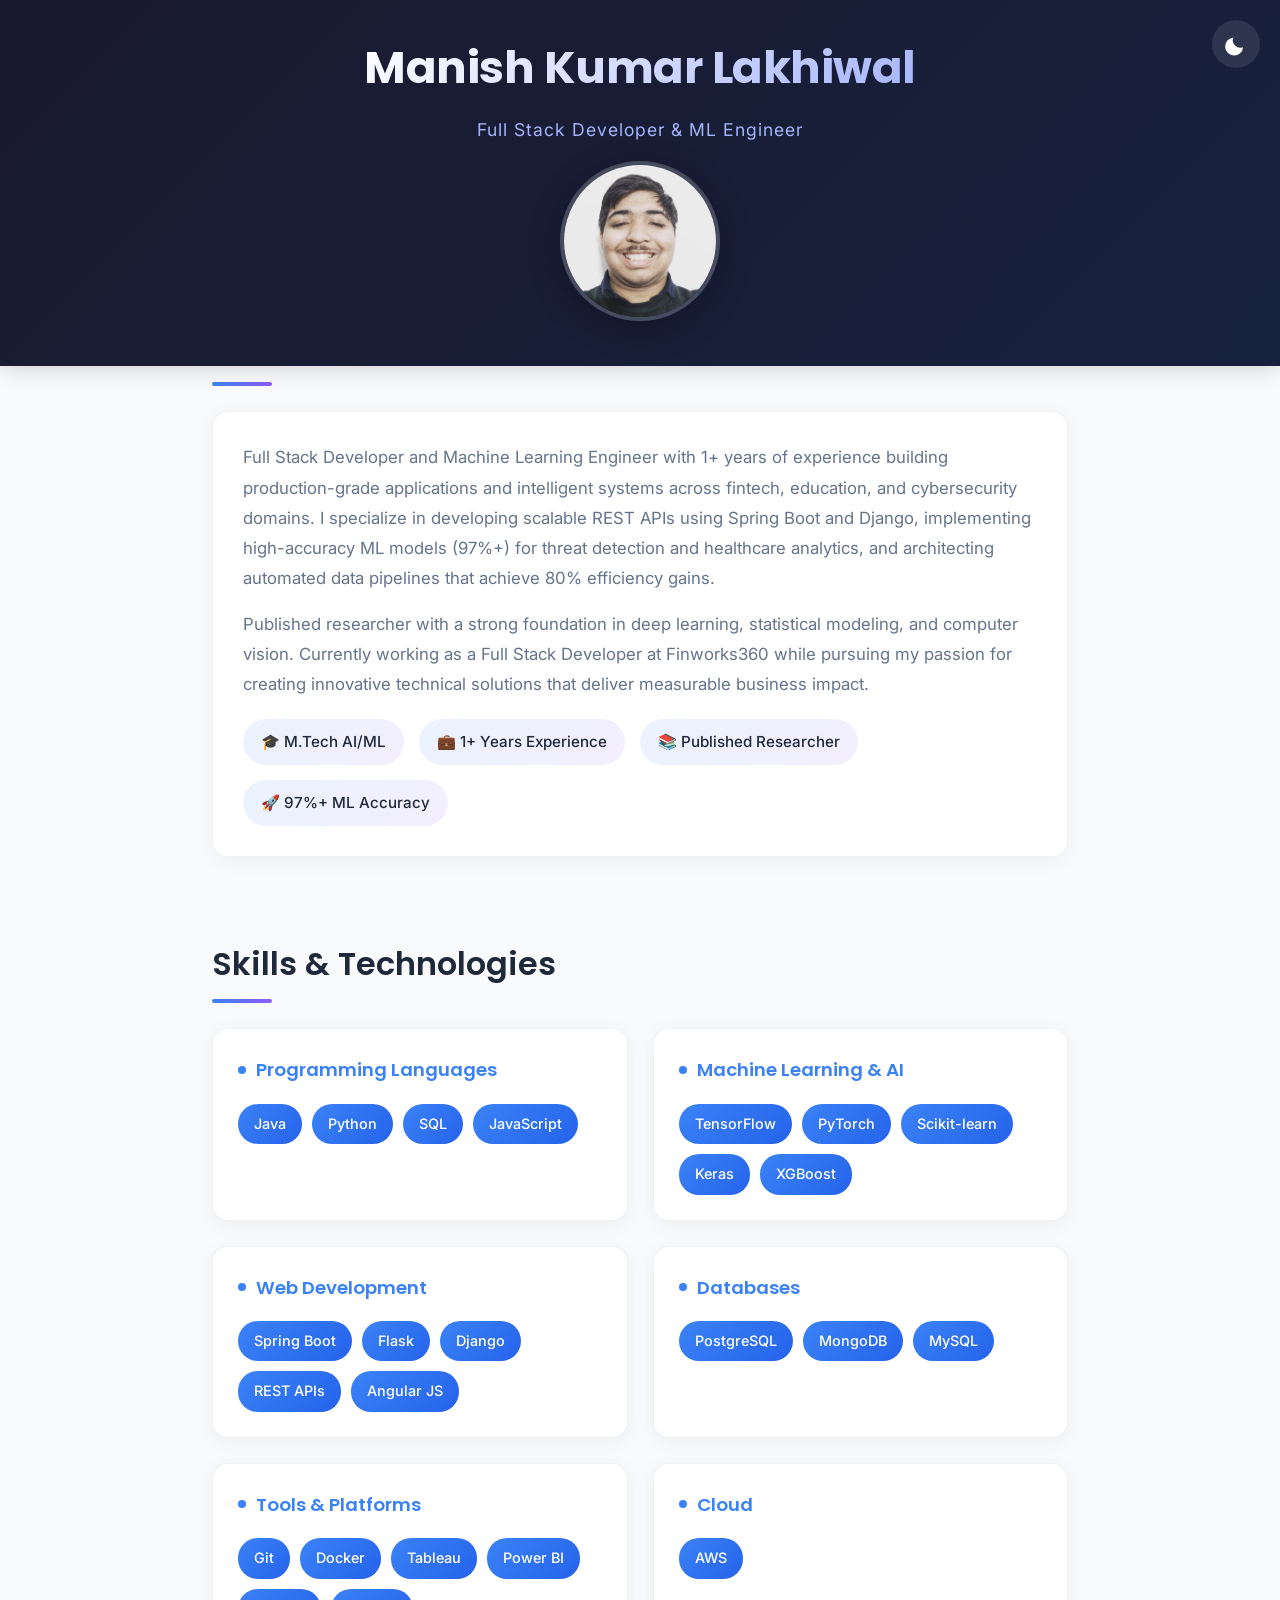
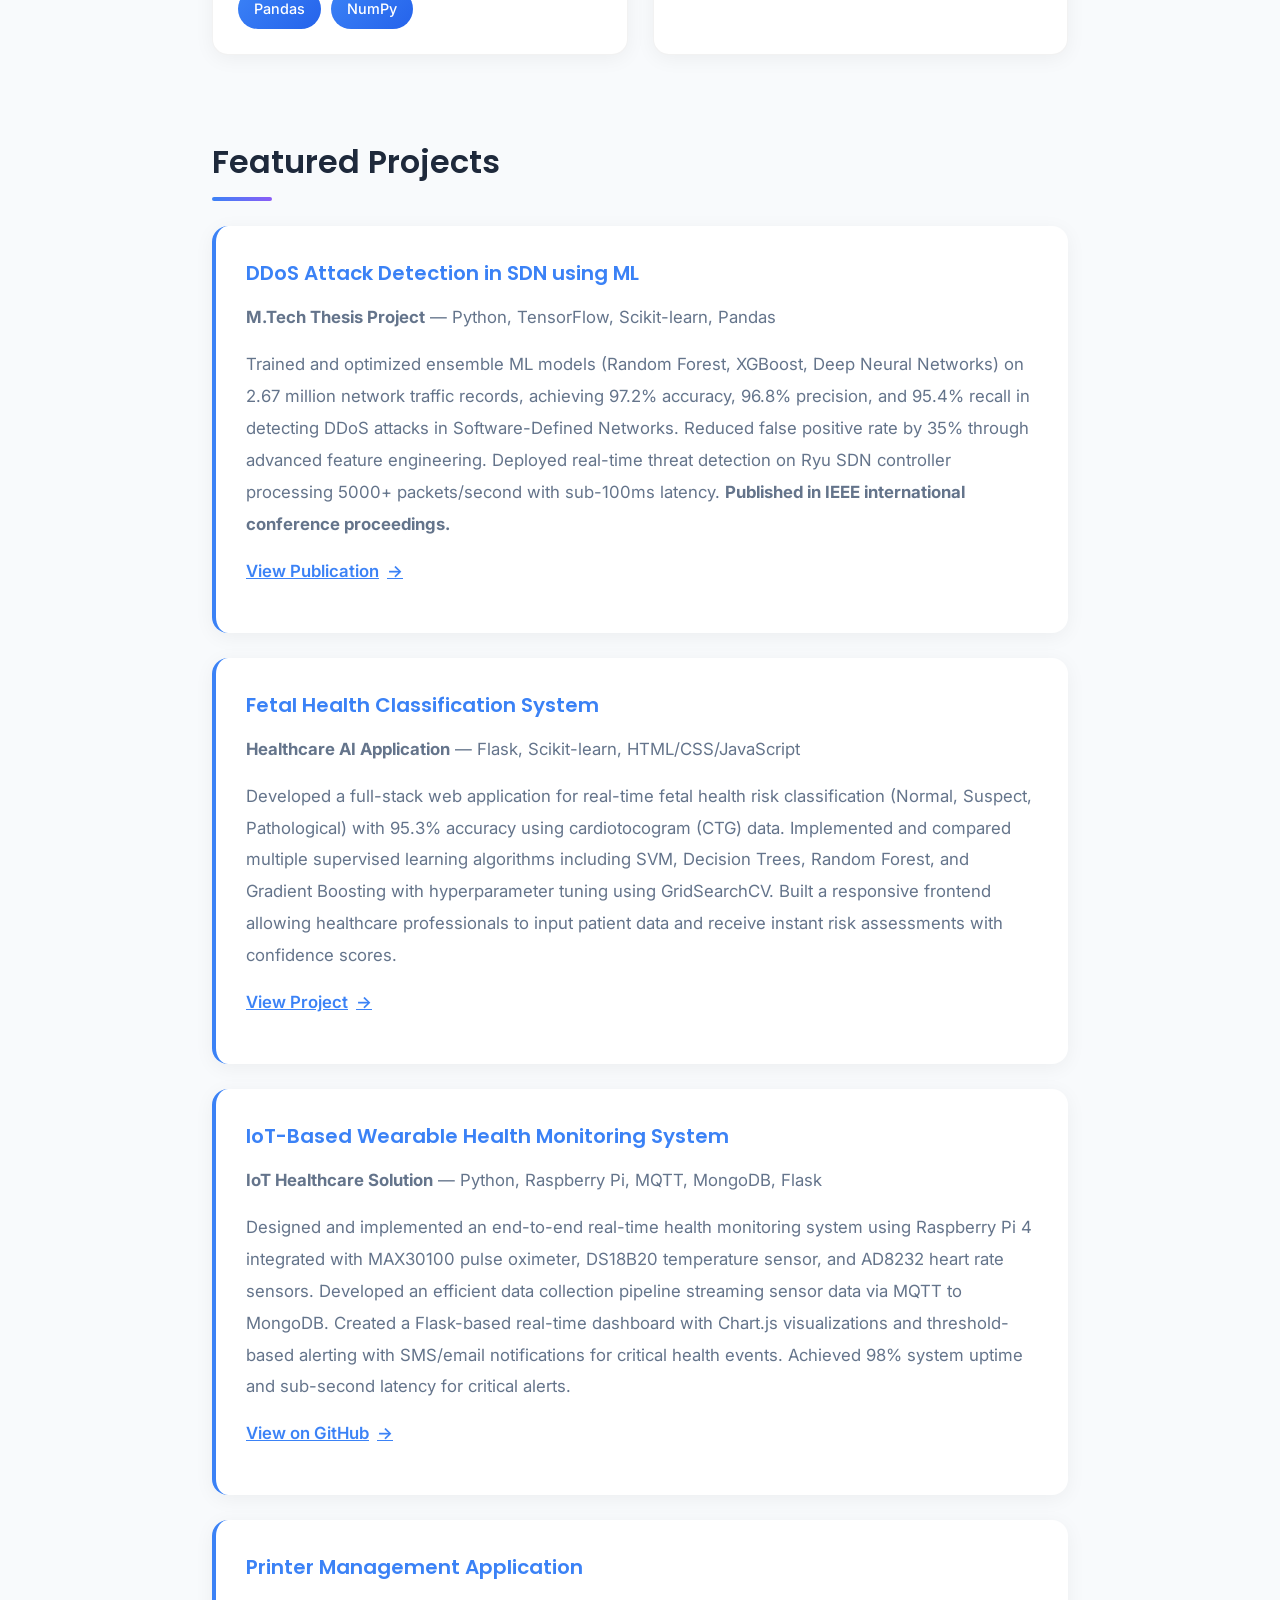
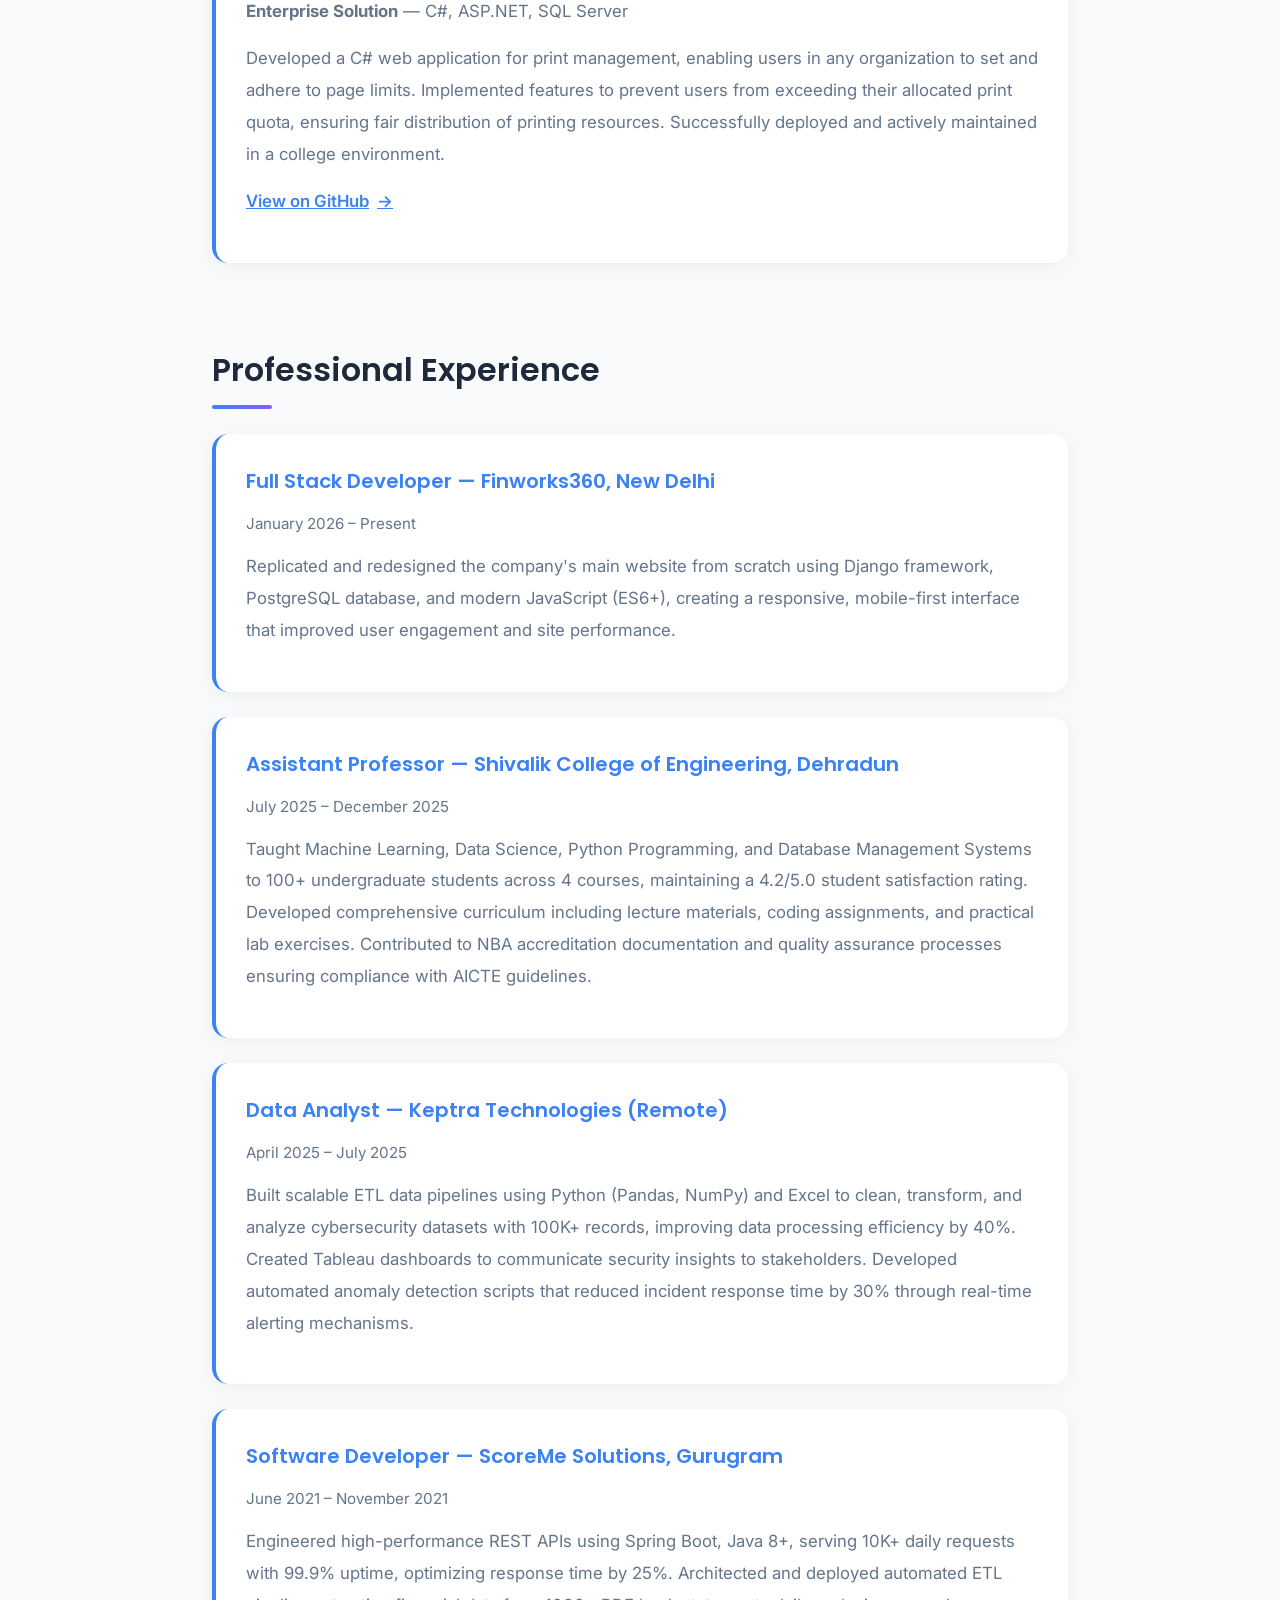
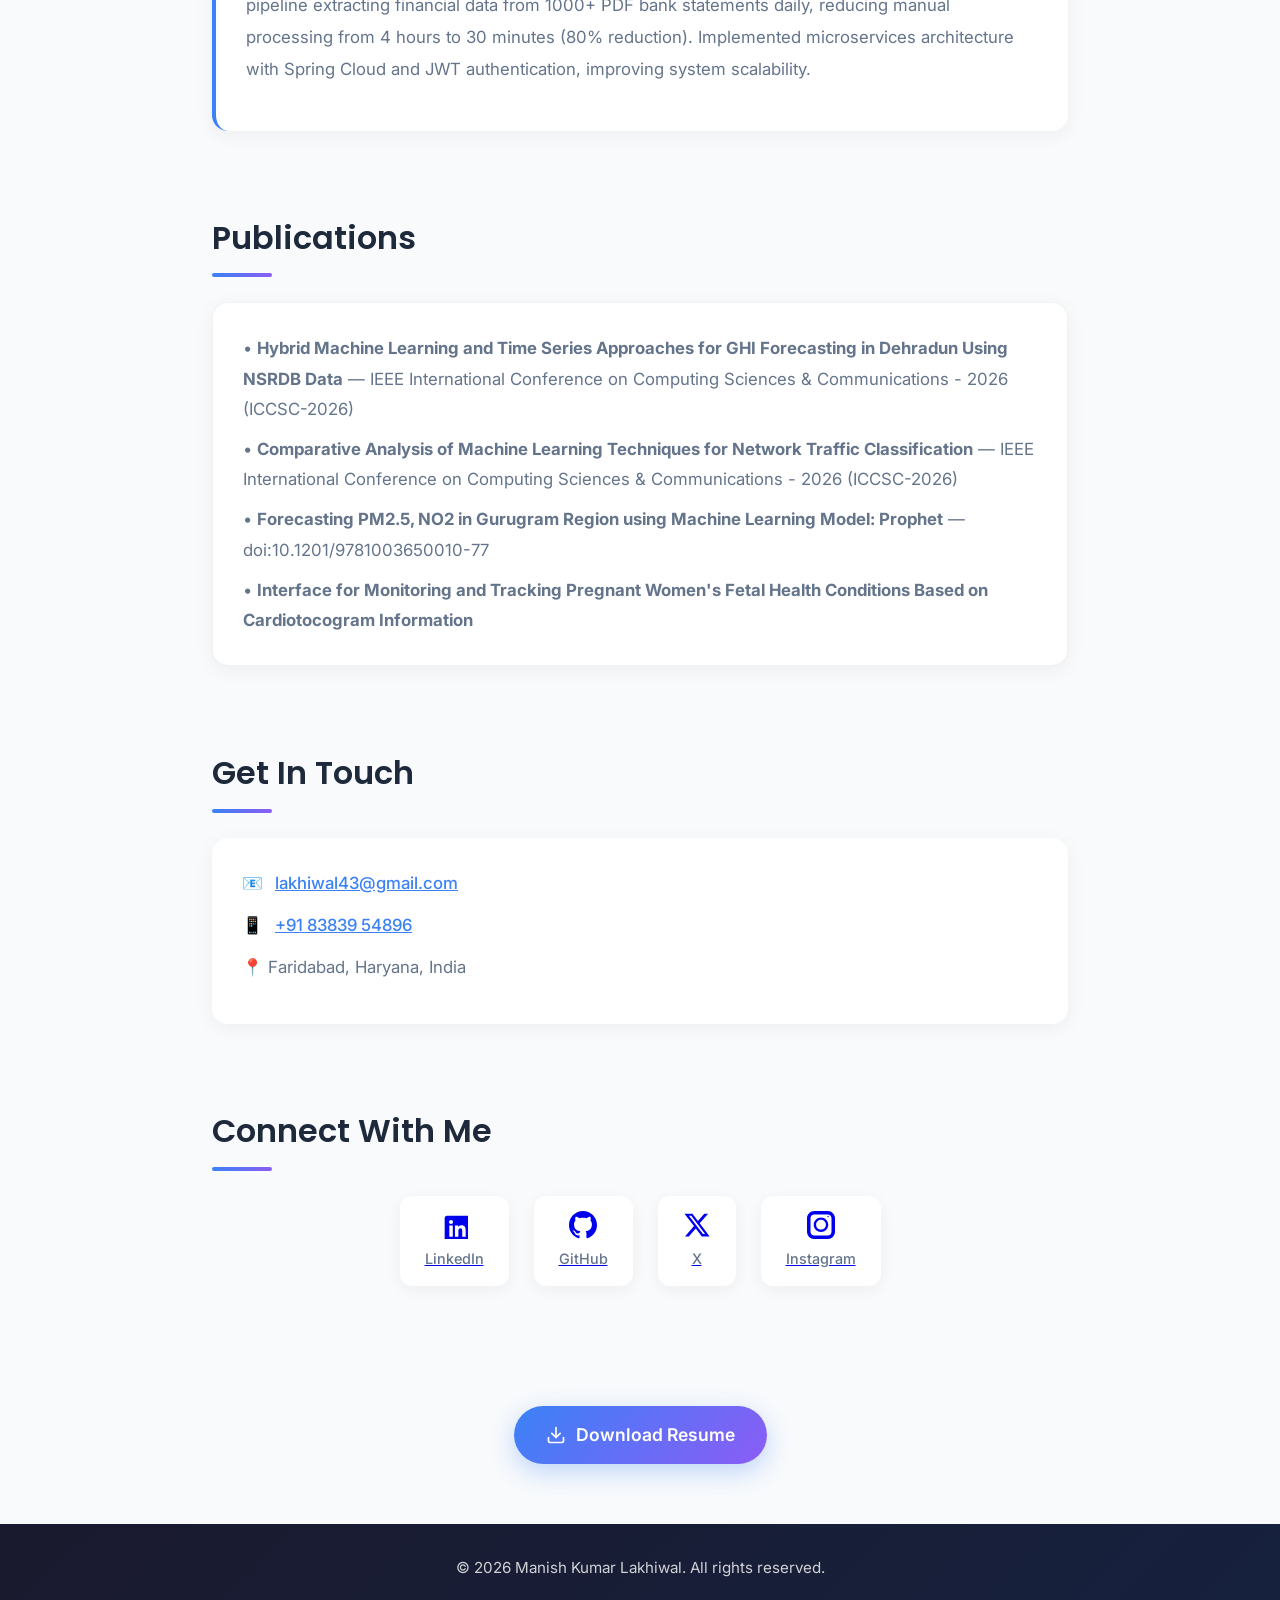
==== commit b5423ba3: "Update index.html" ====
--- a/index.html
+++ b/index.html
@@ -4,50 +4,117 @@
 <head>
     <meta charset="UTF-8">
     <meta name="viewport" content="width=device-width, initial-scale=1.0">
-    <meta name="description" content="Manish Kumar Lakhiwal - M.Tech AI/ML Student Portfolio. Projects in Machine Learning, Deep Learning, and Software Development.">
-    <title>Manish Kumar Lakhiwal - Personal Webpage</title>
+    <meta name="description" content="Manish Kumar Lakhiwal - Full Stack Developer & ML Engineer. Expertise in Spring Boot, Python, Machine Learning, and building production-grade applications.">
+    <title>Manish Kumar Lakhiwal | Full Stack Developer & ML Engineer</title>
+    <link rel="preconnect" href="https://fonts.googleapis.com">
+    <link rel="preconnect" href="https://fonts.gstatic.com" crossorigin>
+    <link href="https://fonts.googleapis.com/css2?family=Inter:wght@300;400;500;600;700&family=Poppins:wght@400;500;600;700&display=swap" rel="stylesheet">
     <style>
         * {
             box-sizing: border-box;
-        }
-
-        body {
-            font-family: 'Segoe UI', Tahoma, Geneva, Verdana, sans-serif;
             margin: 0;
             padding: 0;
-            background-color: #f4f4f4;
-            color: #333;
+        }
+
+        :root {
+            --primary: #3b82f6;
+            --primary-dark: #2563eb;
+            --secondary: #8b5cf6;
+            --accent: #06b6d4;
+            --text-primary: #1e293b;
+            --text-secondary: #64748b;
+            --bg-light: #f8fafc;
+            --bg-dark: #0f172a;
+            --card-bg: #ffffff;
+            --gradient: linear-gradient(135deg, #1a1a2e 0%, #16213e 100%);
+        }
+
+        html {
+            scroll-behavior: smooth;
+        }
+
+        body {
+            font-family: 'Inter', -apple-system, BlinkMacSystemFont, sans-serif;
+            background-color: var(--bg-light);
+            color: var(--text-primary);
+            line-height: 1.7;
             transition: background-color 0.5s ease, color 0.5s ease;
+            overflow-x: hidden;
+        }
+
+        /* Loading Screen */
+        .loading-screen {
+            position: fixed;
+            top: 0;
+            left: 0;
+            width: 100%;
+            height: 100%;
+            background: var(--gradient);
+            display: flex;
+            flex-direction: column;
+            justify-content: center;
+            align-items: center;
+            z-index: 10000;
+            transition: opacity 0.5s ease, visibility 0.5s ease;
+        }
+
+        .loading-screen.hidden {
+            opacity: 0;
+            visibility: hidden;
+        }
+
+        .loader {
+            width: 60px;
+            height: 60px;
+            border: 4px solid rgba(255, 255, 255, 0.1);
+            border-top-color: #fff;
+            border-radius: 50%;
+            animation: spin 1s linear infinite;
+        }
+
+        .loading-text {
+            color: #fff;
+            margin-top: 20px;
+            font-size: 1.1em;
+            font-weight: 500;
+            letter-spacing: 2px;
+        }
+
+        @keyframes spin {
+            to { transform: rotate(360deg); }
         }
 
         .container {
-            width: 65%;
+            width: 70%;
+            max-width: 1200px;
             margin: 0 auto;
             padding: 20px;
-            padding-top: 220px;
-            box-sizing: border-box;
-        }
-
+            padding-top: 240px;
+        }
+
+        /* Header Styles */
         header {
             text-align: center;
-            padding: 20px 0;
-            background: linear-gradient(135deg, #1a1a2e 0%, #16213e 100%);
+            padding: 30px 0;
+            background: var(--gradient);
             color: #fff;
             position: fixed;
             width: 100%;
             top: 0;
             left: 0;
             z-index: 1000;
-            transition: padding 0.5s ease, background-color 0.5s ease, color 0.5s ease;
+            transition: all 0.4s cubic-bezier(0.4, 0, 0.2, 1);
             display: flex;
             flex-direction: column;
             justify-content: center;
             align-items: center;
+            box-shadow: 0 4px 20px rgba(0, 0, 0, 0.15);
         }
 
         header.small {
-            padding: 10px 0;
-            background: linear-gradient(135deg, #1a1a2e 0%, #16213e 100%);
+            padding: 12px 0;
+            background: rgba(26, 26, 46, 0.98);
+            backdrop-filter: blur(10px);
         }
 
         header .profile-info {
@@ -56,30 +123,58 @@
 
         header .profile-info h1 {
             margin: 0;
-            font-size: 2.5em;
-            transition: font-size 0.5s;
-        }
-
-        header .profile-info p {
+            font-family: 'Poppins', sans-serif;
+            font-size: 2.8em;
+            font-weight: 700;
+            letter-spacing: -0.5px;
+            transition: font-size 0.4s ease;
+            background: linear-gradient(135deg, #fff 0%, #a5b4fc 100%);
+            -webkit-background-clip: text;
+            -webkit-text-fill-color: transparent;
+            background-clip: text;
+        }
+
+        header.small .profile-info h1 {
+            font-size: 1.6em;
+        }
+
+        header .profile-info .tagline {
+            margin: 8px 0 0;
+            font-size: 1.1em;
+            font-weight: 400;
+            color: #a5b4fc;
+            letter-spacing: 1px;
+            transition: font-size 0.4s ease;
+        }
+
+        header.small .profile-info .tagline {
+            font-size: 0.85em;
+        }
+
+        header img {
+            width: 160px;
+            height: 160px;
+            border-radius: 50%;
+            margin: 15px 0;
+            border: 4px solid rgba(255, 255, 255, 0.2);
+            box-shadow: 0 8px 32px rgba(0, 0, 0, 0.3);
+            transition: all 0.4s cubic-bezier(0.4, 0, 0.2, 1);
+            object-fit: cover;
+        }
+
+        header.small img {
+            width: 50px;
+            height: 50px;
             margin: 5px 0;
-            transition: font-size 0.5s;
-        }
-
-        header img {
-            width: 150px;
-            height: 150px;
-            border-radius: 50%;
-            margin: 10px 0;
-            border: 4px solid rgba(255, 255, 255, 0.2);
-            transition: width 0.5s ease, height 0.5s ease, margin 0.5s ease;
-        }
-
+        }
+
+        /* Theme Toggle */
         #theme-toggle {
-            background-color: rgba(255, 255, 255, 0.1);
+            background: rgba(255, 255, 255, 0.1);
             color: #fff;
             border: none;
             cursor: pointer;
-            padding: 10px;
+            padding: 12px;
             border-radius: 50%;
             font-size: 1.2em;
             display: flex;
@@ -88,14 +183,15 @@
             position: absolute;
             top: 20px;
             right: 20px;
-            width: 44px;
-            height: 44px;
-            transition: background-color 0.3s ease, transform 0.3s ease;
+            width: 48px;
+            height: 48px;
+            transition: all 0.3s ease;
+            backdrop-filter: blur(10px);
         }
 
         #theme-toggle:hover {
-            background-color: rgba(255, 255, 255, 0.2);
-            transform: scale(1.1);
+            background: rgba(255, 255, 255, 0.2);
+            transform: scale(1.1) rotate(15deg);
         }
 
         #theme-toggle svg {
@@ -103,360 +199,363 @@
             height: 24px;
         }
 
+        /* Section Styles */
         section {
-            margin: 50px 0;
+            margin: 60px 0;
             padding-top: 20px;
-            box-sizing: border-box;
-            color: inherit;
+            opacity: 0;
+            transform: translateY(30px);
+            transition: opacity 0.8s ease, transform 0.8s ease;
+        }
+
+        section.visible {
+            opacity: 1;
+            transform: translateY(0);
         }
 
         h2 {
-            color: #333;
-            border-bottom: 2px solid #333;
-            padding-bottom: 10px;
+            font-family: 'Poppins', sans-serif;
+            font-size: 2em;
+            font-weight: 600;
+            color: var(--text-primary);
             margin-bottom: 25px;
-        }
-
-        .portfolio img {
-            width: 100%;
-            height: auto;
-            margin: 10px 0;
-        }
-
-        a {
-            color: inherit;
-            text-decoration: none;
-        }
-
+            position: relative;
+            padding-bottom: 12px;
+        }
+
+        h2::after {
+            content: '';
+            position: absolute;
+            bottom: 0;
+            left: 0;
+            width: 60px;
+            height: 4px;
+            background: linear-gradient(90deg, var(--primary) 0%, var(--secondary) 100%);
+            border-radius: 2px;
+        }
+
+        h3 {
+            font-family: 'Poppins', sans-serif;
+            font-size: 1.3em;
+            font-weight: 600;
+            color: var(--primary);
+            margin-bottom: 10px;
+        }
+
+        p {
+            color: var(--text-secondary);
+            font-size: 1.05em;
+            line-height: 1.8;
+        }
+
+        /* Biography Section */
+        .bio-content {
+            background: var(--card-bg);
+            padding: 30px;
+            border-radius: 16px;
+            box-shadow: 0 4px 20px rgba(0, 0, 0, 0.05);
+            border: 1px solid rgba(0, 0, 0, 0.05);
+        }
+
+        .bio-highlights {
+            display: flex;
+            flex-wrap: wrap;
+            gap: 15px;
+            margin-top: 20px;
+        }
+
+        .bio-highlight {
+            display: flex;
+            align-items: center;
+            gap: 8px;
+            background: linear-gradient(135deg, rgba(59, 130, 246, 0.1) 0%, rgba(139, 92, 246, 0.1) 100%);
+            padding: 10px 18px;
+            border-radius: 25px;
+            font-size: 0.95em;
+            font-weight: 500;
+            color: var(--text-primary);
+        }
+
+        /* Skills Section */
+        .skills-container {
+            display: grid;
+            grid-template-columns: repeat(auto-fit, minmax(280px, 1fr));
+            gap: 25px;
+            margin-top: 20px;
+        }
+
+        .skill-category {
+            background: var(--card-bg);
+            padding: 25px;
+            border-radius: 16px;
+            box-shadow: 0 4px 20px rgba(0, 0, 0, 0.05);
+            border: 1px solid rgba(0, 0, 0, 0.05);
+            transition: transform 0.3s ease, box-shadow 0.3s ease;
+        }
+
+        .skill-category:hover {
+            transform: translateY(-5px);
+            box-shadow: 0 12px 30px rgba(0, 0, 0, 0.1);
+        }
+
+        .skill-category h3 {
+            display: flex;
+            align-items: center;
+            gap: 10px;
+            margin-bottom: 18px;
+            font-size: 1.15em;
+        }
+
+        .skill-category h3::before {
+            content: '';
+            width: 8px;
+            height: 8px;
+            background: var(--primary);
+            border-radius: 50%;
+        }
+
+        .skill-tags {
+            display: flex;
+            flex-wrap: wrap;
+            gap: 10px;
+        }
+
+        .skill-tag {
+            background: linear-gradient(135deg, var(--primary) 0%, var(--primary-dark) 100%);
+            color: #fff;
+            padding: 8px 16px;
+            border-radius: 20px;
+            font-size: 0.9em;
+            font-weight: 500;
+            transition: all 0.3s ease;
+            cursor: default;
+        }
+
+        .skill-tag:hover {
+            transform: translateY(-3px);
+            box-shadow: 0 8px 20px rgba(59, 130, 246, 0.4);
+        }
+
+        /* Projects Section */
+        .project {
+            background: var(--card-bg);
+            padding: 30px;
+            border-radius: 16px;
+            margin-bottom: 25px;
+            box-shadow: 0 4px 20px rgba(0, 0, 0, 0.05);
+            border-left: 4px solid var(--primary);
+            transition: transform 0.3s ease, box-shadow 0.3s ease;
+        }
+
+        .project:hover {
+            transform: translateX(5px);
+            box-shadow: 0 8px 30px rgba(0, 0, 0, 0.1);
+        }
+
+        .project h3 {
+            color: var(--primary);
+            margin-bottom: 12px;
+            font-size: 1.25em;
+        }
+
+        .project p {
+            line-height: 1.9;
+            margin-bottom: 15px;
+        }
+
+        .project a {
+            color: var(--primary);
+            font-weight: 600;
+            display: inline-flex;
+            align-items: center;
+            gap: 8px;
+            transition: all 0.3s ease;
+        }
+
+        .project a:hover {
+            color: var(--primary-dark);
+            gap: 12px;
+        }
+
+        .project a::after {
+            content: '→';
+            transition: transform 0.3s ease;
+        }
+
+        .project a:hover::after {
+            transform: translateX(4px);
+        }
+
+        /* Contact Section */
+        .contact-info {
+            background: var(--card-bg);
+            padding: 30px;
+            border-radius: 16px;
+            box-shadow: 0 4px 20px rgba(0, 0, 0, 0.05);
+        }
+
+        .contact-info p {
+            margin-bottom: 12px;
+            display: flex;
+            align-items: center;
+            gap: 12px;
+        }
+
+        .contact-info a {
+            color: var(--primary);
+            font-weight: 500;
+            transition: color 0.3s ease;
+        }
+
+        .contact-info a:hover {
+            color: var(--primary-dark);
+            text-decoration: underline;
+        }
+
+        /* Social Links */
         .social-links {
-            text-align: center;
             display: flex;
             justify-content: center;
             flex-wrap: wrap;
-            gap: 30px;
+            gap: 25px;
             margin-top: 20px;
         }
 
         .social-links a {
-            text-align: center;
-            display: inline-block;
-            transition: transform 0.3s ease;
+            display: flex;
+            flex-direction: column;
+            align-items: center;
+            gap: 8px;
+            padding: 15px 25px;
+            background: var(--card-bg);
+            border-radius: 12px;
+            box-shadow: 0 4px 15px rgba(0, 0, 0, 0.05);
+            transition: all 0.3s ease;
         }
 
         .social-links a:hover {
             transform: translateY(-5px);
+            box-shadow: 0 12px 30px rgba(0, 0, 0, 0.1);
         }
 
         .social-links svg {
-            width: 32px;
-            height: 32px;
-            vertical-align: middle;
-            transition: transform 0.5s ease;
+            width: 28px;
+            height: 28px;
+            transition: transform 0.3s ease;
         }
 
         .social-links a:hover svg {
-            transform: scale(1.2);
+            transform: scale(1.15);
         }
 
         .social-links a span {
-            display: block;
-            margin-top: 8px;
-            font-size: 0.85em;
-            transition: margin-top 0.3s ease;
-        }
-
+            font-size: 0.9em;
+            font-weight: 500;
+            color: var(--text-secondary);
+        }
+
+        /* Download Resume */
+        .download-resume {
+            text-align: center;
+            margin: 40px 0;
+        }
+
+        .download-resume a {
+            background: linear-gradient(135deg, var(--primary) 0%, var(--secondary) 100%);
+            color: #fff;
+            padding: 14px 32px;
+            border-radius: 30px;
+            text-decoration: none;
+            font-size: 1.1em;
+            font-weight: 600;
+            display: inline-flex;
+            align-items: center;
+            gap: 10px;
+            transition: all 0.3s ease;
+            box-shadow: 0 8px 25px rgba(59, 130, 246, 0.3);
+        }
+
+        .download-resume a:hover {
+            transform: translateY(-3px);
+            box-shadow: 0 12px 35px rgba(59, 130, 246, 0.4);
+        }
+
+        /* Footer */
         footer {
             text-align: center;
-            padding: 20px 0;
-            background: linear-gradient(135deg, #1a1a2e 0%, #16213e 100%);
+            padding: 30px 0;
+            background: var(--gradient);
             color: #fff;
-            position: relative;
-            clear: both;
+            margin-top: 60px;
+        }
+
+        footer p {
+            color: rgba(255, 255, 255, 0.8);
+            font-size: 0.95em;
         }
 
         /* Dark Mode Styles */
         .dark-mode {
-            background-color: #0f172a;
-            color: #e2e8f0;
-            transition: background-color 0.5s ease, color 0.5s ease;
+            --text-primary: #e2e8f0;
+            --text-secondary: #94a3b8;
+            --bg-light: #0f172a;
+            --card-bg: #1e293b;
         }
 
         .dark-mode header {
             background: linear-gradient(135deg, #0f172a 0%, #1e293b 100%);
-            transition: background-color 0.5s ease;
-        }
-
-        .dark-mode header img {
-            margin: 10px 0;
-            width: 150px;
-            height: 150px;
-            border-color: rgba(255, 255, 255, 0.1);
-            transition: width 0.5s ease, height 0.5s ease, margin 0.5s ease;
-        }
-
-        .dark-mode a {
-            color: #e2e8f0;
-        }
-
-        .dark-mode h1,
-        .dark-mode h2,
-        .dark-mode p,
-        .dark-mode .portfolio p {
-            color: #e2e8f0;
-        }
-
-        .dark-mode footer p {
-            color: #e2e8f0;
-        }
-
-        .dark-mode section {
-            color: #e2e8f0;
-        }
-
-        .dark-mode h2 {
-            border-color: #e2e8f0;
-        }
-
-        .dark-mode footer {
-            background: linear-gradient(135deg, #0f172a 0%, #1e293b 100%);
-        }
-
-        .light-mode {
-            background-color: #fff;
-            color: #333;
-            transition: background-color 0.5s ease, color 0.5s ease;
-        }
-
-        .light-mode header {
-            background: linear-gradient(135deg, #1a1a2e 0%, #16213e 100%);
-            transition: background-color 0.5s ease;
-        }
-
-        .light-mode header img {
-            margin: 10px 0;
-            width: 150px;
-            height: 150px;
-            transition: width 0.5s ease, height 0.5s ease, margin 0.5s ease;
-        }
-
-        .light-mode a {
-            color: #333;
-        }
-
-        .light-mode h1,
-        .light-mode h2,
-        .light-mode p,
-        .light-mode .portfolio p {
-            color: #111;
-        }
-
-        .light-mode footer p {
-            color: #fff;
-        }
-
-        .light-mode section {
-            color: #111;
-        }
-
-        .light-mode h2 {
-            border-color: #111;
-        }
-
-        .light-mode #linkedin,
-        .light-mode #github,
-        .light-mode #twitter,
-        .light-mode #instagram {
-            fill: #111;
-            transition: fill 0.5s ease;
-        }
-
-        .light-mode footer {
-            background: linear-gradient(135deg, #1a1a2e 0%, #16213e 100%);
-            color: #fff;
-        }
-
-        .light-mode footer p {
-            color: #fff;
-        }
-
-        .project {
-            margin-bottom: 30px;
-            background: rgba(255, 255, 255, 0.05);
-            padding: 20px;
-            border-radius: 12px;
-            border-left: 4px solid #3b82f6;
-        }
-
-        .project h3 {
-            margin-bottom: 10px;
-            color: #3b82f6;
-        }
-
-        .project p {
-            line-height: 1.6;
-        }
-
-        .project a {
-            color: #3b82f6;
-            font-weight: 500;
-            transition: color 0.3s ease;
-        }
-
-        .project a:hover {
-            color: #60a5fa;
-            text-decoration: underline;
-        }
-
-        .download-resume {
-            text-align: center;
-            margin: 25px 0;
-        }
-
-        .download-resume a {
-            background: linear-gradient(135deg, #3b82f6 0%, #2563eb 100%);
-            color: #fff;
-            padding: 12px 28px;
-            border-radius: 8px;
-            text-decoration: none;
-            font-size: 1.1em;
-            font-weight: 500;
-            display: inline-block;
-            transition: transform 0.3s ease, box-shadow 0.3s ease;
-        }
-
-        .download-resume a:hover {
-            transform: translateY(-2px);
-            box-shadow: 0 8px 20px rgba(59, 130, 246, 0.4);
-        }
-
-        .dark-mode .download-resume a {
-            background: linear-gradient(135deg, #3b82f6 0%, #2563eb 100%);
-        }
-
-        .social-links a {
-            margin: 0 10px;
-            text-align: center;
-            display: inline-block;
-            position: relative;
-            text-decoration: none;
-        }
-
-        .dark-mode .profile-info h1,
-        .dark-mode .profile-info p {
-            color: #fff;
-            transition: color 0.5s ease;
-        }
-
-        .dark-mode #linkedin,
-        .dark-mode #github,
-        .dark-mode #twitter,
-        .dark-mode #instagram {
-            fill: #e2e8f0;
-            transition: fill 0.5s ease;
-        }
-
-        .light-mode .profile-info h1,
-        .light-mode .profile-info p {
-            color: #fff;
-            transition: color 0.5s ease;
-        }
-
-        .light-mode #linkedin,
-        .light-mode #github,
-        .light-mode #twitter,
-        .light-mode #instagram {
-            fill: #111;
-            transition: fill 0.5s ease;
-        }
-
-        /* Skills Section Styles */
-        .skills-container {
-            display: grid;
-            grid-template-columns: repeat(auto-fit, minmax(250px, 1fr));
-            gap: 25px;
-            margin-top: 20px;
-        }
-
-        .skill-category {
-            background: rgba(59, 130, 246, 0.1);
-            padding: 20px;
-            border-radius: 12px;
-            border: 1px solid rgba(59, 130, 246, 0.2);
-        }
-
-        .skill-category h3 {
-            color: #3b82f6;
-            margin-bottom: 15px;
-            font-size: 1.1em;
-        }
-
-        .dark-mode .skill-category {
-            background: rgba(59, 130, 246, 0.15);
-            border-color: rgba(59, 130, 246, 0.3);
-        }
-
-        .dark-mode .skill-category h3 {
-            color: #60a5fa;
-        }
-
-        .skill-tags {
-            display: flex;
-            flex-wrap: wrap;
-            gap: 8px;
-        }
-
-        .skill-tag {
-            background: linear-gradient(135deg, #3b82f6 0%, #2563eb 100%);
-            color: #fff;
-            padding: 6px 14px;
-            border-radius: 20px;
-            font-size: 0.85em;
-            font-weight: 500;
-            transition: transform 0.3s ease, box-shadow 0.3s ease;
-        }
-
-        .skill-tag:hover {
-            transform: translateY(-2px);
-            box-shadow: 0 4px 12px rgba(59, 130, 246, 0.4);
-        }
-
-        .dark-mode .skill-tag {
-            background: linear-gradient(135deg, #60a5fa 0%, #3b82f6 100%);
+        }
+
+        .dark-mode .skill-category,
+        .dark-mode .project,
+        .dark-mode .bio-content,
+        .dark-mode .contact-info,
+        .dark-mode .social-links a {
+            background: #1e293b;
+            border-color: rgba(255, 255, 255, 0.05);
+        }
+
+        .dark-mode .bio-highlight {
+            background: linear-gradient(135deg, rgba(59, 130, 246, 0.15) 0%, rgba(139, 92, 246, 0.15) 100%);
         }
 
         /* Mobile Responsiveness */
         @media (max-width: 1024px) {
             .container {
-                width: 80%;
+                width: 85%;
+            }
+
+            header .profile-info h1 {
+                font-size: 2.2em;
             }
         }
 
         @media (max-width: 768px) {
             .container {
-                width: 90%;
-                padding-top: 180px;
+                width: 92%;
+                padding-top: 200px;
             }
 
             header .profile-info h1 {
                 font-size: 1.8em;
             }
 
-            header .profile-info p {
-                font-size: 0.9em;
+            header .profile-info .tagline {
+                font-size: 0.95em;
             }
 
             header img {
-                width: 100px;
-                height: 100px;
+                width: 120px;
+                height: 120px;
             }
 
             header.small img {
-                width: 50px;
-                height: 50px;
+                width: 45px;
+                height: 45px;
             }
 
             h2 {
-                font-size: 1.5em;
+                font-size: 1.6em;
             }
 
             .skills-container {
@@ -464,26 +563,22 @@
             }
 
             .social-links {
-                gap: 20px;
+                gap: 15px;
             }
 
             .social-links a {
-                margin: 0 5px;
-            }
-
-            .project {
-                padding: 15px;
-            }
-
-            .project h3 {
-                font-size: 1.1em;
+                padding: 12px 20px;
+            }
+
+            .bio-highlights {
+                justify-content: center;
             }
 
             #theme-toggle {
                 top: 10px;
                 right: 10px;
-                width: 38px;
-                height: 38px;
+                width: 42px;
+                height: 42px;
             }
         }
 
@@ -491,90 +586,102 @@
             .container {
                 width: 95%;
                 padding: 15px;
-                padding-top: 160px;
+                padding-top: 170px;
+            }
+
+            header {
+                padding: 20px 0;
             }
 
             header .profile-info h1 {
+                font-size: 1.5em;
+            }
+
+            header .profile-info .tagline {
+                font-size: 0.8em;
+            }
+
+            header img {
+                width: 90px;
+                height: 90px;
+            }
+
+            header.small img {
+                width: 38px;
+                height: 38px;
+            }
+
+            h2 {
                 font-size: 1.4em;
             }
 
-            header .profile-info p {
-                font-size: 0.8em;
-            }
-
-            header img {
-                width: 80px;
-                height: 80px;
-            }
-
-            header.small img {
-                width: 40px;
-                height: 40px;
-            }
-
             .social-links {
-                flex-direction: column;
-                gap: 15px;
+                flex-direction: row;
+                flex-wrap: wrap;
+                justify-content: center;
             }
 
             .social-links a {
-                display: flex;
-                align-items: center;
-                gap: 10px;
-            }
-
-            .social-links a span {
-                margin-top: 0;
+                flex-direction: row;
+                padding: 10px 15px;
+                gap: 8px;
+            }
+
+            .bio-highlight {
+                font-size: 0.85em;
+                padding: 8px 14px;
             }
 
             .skill-tag {
-                font-size: 0.8em;
-                padding: 5px 10px;
+                font-size: 0.85em;
+                padding: 6px 12px;
             }
 
             .download-resume a {
-                padding: 10px 20px;
+                padding: 12px 24px;
                 font-size: 1em;
             }
-        }
-
-        /* Smooth scroll behavior */
-        html {
-            scroll-behavior: smooth;
-        }
-
-        /* Section fade-in animation */
-        @keyframes fadeInUp {
-            from {
-                opacity: 0;
-                transform: translateY(20px);
-            }
-            to {
-                opacity: 1;
-                transform: translateY(0);
-            }
-        }
-
-        section {
-            animation: fadeInUp 0.6s ease-out;
+
+            .project {
+                padding: 20px;
+            }
+        }
+
+        /* Scroll Progress Bar */
+        .scroll-progress {
+            position: fixed;
+            top: 0;
+            left: 0;
+            width: 0%;
+            height: 3px;
+            background: linear-gradient(90deg, var(--primary) 0%, var(--secondary) 100%);
+            z-index: 10001;
+            transition: width 0.1s ease;
         }
     </style>
 <base target="_blank">
 </head>
 
 <body>
+    <!-- Loading Screen -->
+    <div class="loading-screen" id="loading-screen">
+        <div class="loader"></div>
+        <div class="loading-text">LOADING PORTFOLIO</div>
+    </div>
+
+    <!-- Scroll Progress Bar -->
+    <div class="scroll-progress" id="scroll-progress"></div>
+
     <header>
         <div class="profile-info">
             <h1>Manish Kumar Lakhiwal</h1>
-            <p>Masters of Technology in AI ML Student</p>
+            <p class="tagline">Full Stack Developer & ML Engineer</p>
         </div>
         <img src="images/profile.jpeg" alt="Manish Kumar Lakhiwal Profile Picture">
         <button id="theme-toggle" onclick="toggleTheme()" aria-label="Toggle dark/light mode">
-            <!-- Dark Mode Icon (Moon) -->
             <svg id="dark-icon" xmlns="http://www.w3.org/2000/svg" viewBox="0 0 24 24" fill="currentColor">
                 <path d="M9.37 5.51a7.5 7.5 0 0 0 9.72 9.72 9 9 0 1 1-9.72-9.72z" />
             </svg>
-            <!-- Light Mode Icon (Sun) -->
             <svg id="light-icon" xmlns="http://www.w3.org/2000/svg" viewBox="0 0 24 24" fill="currentColor" style="display: none;">
                 <circle cx="12" cy="12" r="5" />
                 <line stroke="currentColor" stroke-width="2" stroke-linecap="round" x1="12" y1="1" x2="12" y2="4" />
@@ -590,38 +697,30 @@
     </header>
 
     <div class="container">
+        <!-- Biography Section -->
         <section id="biography">
-            <h2>Biography</h2>
-            <p>Hello! I am Manish Kumar Lakhiwal, a passionate student currently pursuing my Masters of Technology in
-                Artificial Intelligence and Machine Learning. My journey into the world of technology started at a young
-                age, and I've been captivated by the potential of AI and ML to transform industries and solve complex
-                problems. I am constantly seeking to expand my knowledge and skills in this dynamic field.</p>
-
-            <p>During my academic career, I have focused on developing practical skills in data analysis, machine
-                learning algorithms, and deep learning models. I have hands-on experience in applying these techniques
-                to real-world problems, such as image recognition, natural language processing, and predictive
-                analytics.</p>
-
-            <p>Aside from technical skills, I am also enthusiastic about collaborative projects and team-based learning.
-                I believe in the power of teamwork to innovate and create impactful solutions. I actively participate in
-                hackathons, coding competitions, and research seminars to stay updated with the latest advancements in
-                AI and ML.</p>
-
-            <p>Outside of academics, I enjoy sharing my knowledge and experiences through writing and mentoring. I
-                contribute articles to tech blogs and mentor aspiring students interested in AI and ML. I believe in the
-                importance of continuous learning and strive to inspire others to pursue their passions in technology.
-            </p>
+            <h2>About Me</h2>
+            <div class="bio-content">
+                <p>Full Stack Developer and Machine Learning Engineer with 1+ years of experience building production-grade applications and intelligent systems across fintech, education, and cybersecurity domains. I specialize in developing scalable REST APIs using Spring Boot and Django, implementing high-accuracy ML models (97%+) for threat detection and healthcare analytics, and architecting automated data pipelines that achieve 80% efficiency gains.</p>
+                <p style="margin-top: 15px;">Published researcher with a strong foundation in deep learning, statistical modeling, and computer vision. Currently working as a Full Stack Developer at Finworks360 while pursuing my passion for creating innovative technical solutions that deliver measurable business impact.</p>
+                <div class="bio-highlights">
+                    <span class="bio-highlight">🎓 M.Tech AI/ML</span>
+                    <span class="bio-highlight">💼 1+ Years Experience</span>
+                    <span class="bio-highlight">📚 Published Researcher</span>
+                    <span class="bio-highlight">🚀 97%+ ML Accuracy</span>
+                </div>
+            </div>
         </section>
 
-        <!-- NEW: Skills Section -->
+        <!-- Skills Section -->
         <section id="skills">
             <h2>Skills & Technologies</h2>
             <div class="skills-container">
                 <div class="skill-category">
                     <h3>Programming Languages</h3>
                     <div class="skill-tags">
+                        <span class="skill-tag">Java</span>
                         <span class="skill-tag">Python</span>
-                        <span class="skill-tag">C#</span>
                         <span class="skill-tag">SQL</span>
                         <span class="skill-tag">JavaScript</span>
                     </div>
@@ -630,132 +729,160 @@
                     <h3>Machine Learning & AI</h3>
                     <div class="skill-tags">
                         <span class="skill-tag">TensorFlow</span>
+                        <span class="skill-tag">PyTorch</span>
                         <span class="skill-tag">Scikit-learn</span>
                         <span class="skill-tag">Keras</span>
-                        <span class="skill-tag">Pandas</span>
-                        <span class="skill-tag">NumPy</span>
-                    </div>
-                </div>
-                <div class="skill-category">
-                    <h3>Deep Learning</h3>
-                    <div class="skill-tags">
-                        <span class="skill-tag">Neural Networks</span>
-                        <span class="skill-tag">CNN</span>
-                        <span class="skill-tag">RNN</span>
-                        <span class="skill-tag">Computer Vision</span>
-                        <span class="skill-tag">NLP</span>
+                        <span class="skill-tag">XGBoost</span>
                     </div>
                 </div>
                 <div class="skill-category">
                     <h3>Web Development</h3>
                     <div class="skill-tags">
-                        <span class="skill-tag">HTML/CSS</span>
-                        <span class="skill-tag">ASP.NET</span>
+                        <span class="skill-tag">Spring Boot</span>
                         <span class="skill-tag">Flask</span>
+                        <span class="skill-tag">Django</span>
+                        <span class="skill-tag">REST APIs</span>
+                        <span class="skill-tag">Angular JS</span>
+                    </div>
+                </div>
+                <div class="skill-category">
+                    <h3>Databases</h3>
+                    <div class="skill-tags">
+                        <span class="skill-tag">PostgreSQL</span>
+                        <span class="skill-tag">MongoDB</span>
+                        <span class="skill-tag">MySQL</span>
                     </div>
                 </div>
                 <div class="skill-category">
                     <h3>Tools & Platforms</h3>
                     <div class="skill-tags">
                         <span class="skill-tag">Git</span>
-                        <span class="skill-tag">GitHub</span>
-                        <span class="skill-tag">Jupyter</span>
-                        <span class="skill-tag">VS Code</span>
-                        <span class="skill-tag">Arduino</span>
+                        <span class="skill-tag">Docker</span>
+                        <span class="skill-tag">Tableau</span>
+                        <span class="skill-tag">Power BI</span>
+                        <span class="skill-tag">Pandas</span>
+                        <span class="skill-tag">NumPy</span>
                     </div>
                 </div>
                 <div class="skill-category">
-                    <h3>Soft Skills</h3>
+                    <h3>Cloud</h3>
                     <div class="skill-tags">
-                        <span class="skill-tag">Problem Solving</span>
-                        <span class="skill-tag">Teamwork</span>
-                        <span class="skill-tag">Communication</span>
-                        <span class="skill-tag">Project Management</span>
+                        <span class="skill-tag">AWS</span>
                     </div>
                 </div>
             </div>
         </section>
 
-        <section id="portfolio">
-            <h2>Portfolio</h2>
-            <div class="portfolio">
-                <p>Coming soon: My projects and contributions to the field of AI and ML.</p>
+        <!-- Projects Section -->
+        <section id="projects">
+            <h2>Featured Projects</h2>
+            
+            <div class="project">
+                <h3>DDoS Attack Detection in SDN using ML</h3>
+                <p><strong>M.Tech Thesis Project</strong> — Python, TensorFlow, Scikit-learn, Pandas</p>
+                <p>Trained and optimized ensemble ML models (Random Forest, XGBoost, Deep Neural Networks) on 2.67 million network traffic records, achieving 97.2% accuracy, 96.8% precision, and 95.4% recall in detecting DDoS attacks in Software-Defined Networks. Reduced false positive rate by 35% through advanced feature engineering. Deployed real-time threat detection on Ryu SDN controller processing 5000+ packets/second with sub-100ms latency. <strong>Published in IEEE international conference proceedings.</strong></p>
+                <p><a href="#">View Publication</a></p>
+            </div>
+
+            <div class="project">
+                <h3>Fetal Health Classification System</h3>
+                <p><strong>Healthcare AI Application</strong> — Flask, Scikit-learn, HTML/CSS/JavaScript</p>
+                <p>Developed a full-stack web application for real-time fetal health risk classification (Normal, Suspect, Pathological) with 95.3% accuracy using cardiotocogram (CTG) data. Implemented and compared multiple supervised learning algorithms including SVM, Decision Trees, Random Forest, and Gradient Boosting with hyperparameter tuning using GridSearchCV. Built a responsive frontend allowing healthcare professionals to input patient data and receive instant risk assessments with confidence scores.</p>
+                <p><a href="#">View Project</a></p>
+            </div>
+
+            <div class="project">
+                <h3>IoT-Based Wearable Health Monitoring System</h3>
+                <p><strong>IoT Healthcare Solution</strong> — Python, Raspberry Pi, MQTT, MongoDB, Flask</p>
+                <p>Designed and implemented an end-to-end real-time health monitoring system using Raspberry Pi 4 integrated with MAX30100 pulse oximeter, DS18B20 temperature sensor, and AD8232 heart rate sensors. Developed an efficient data collection pipeline streaming sensor data via MQTT to MongoDB. Created a Flask-based real-time dashboard with Chart.js visualizations and threshold-based alerting with SMS/email notifications for critical health events. Achieved 98% system uptime and sub-second latency for critical alerts.</p>
+                <p><a href="https://github.com/LAKHIWAL/VITAL-MONITORING-SYSTEM" target="_blank">View on GitHub</a></p>
+            </div>
+
+            <div class="project">
+                <h3>Printer Management Application</h3>
+                <p><strong>Enterprise Solution</strong> — C#, ASP.NET, SQL Server</p>
+                <p>Developed a C# web application for print management, enabling users in any organization to set and adhere to page limits. Implemented features to prevent users from exceeding their allocated print quota, ensuring fair distribution of printing resources. Successfully deployed and actively maintained in a college environment.</p>
+                <p><a href="https://github.com/LAKHIWAL/PRINTER-APPLICATION" target="_blank">View on GitHub</a></p>
             </div>
         </section>
 
-        <section id="projects">
-            <h2>Projects</h2>
+        <!-- Experience Section -->
+        <section id="experience">
+            <h2>Professional Experience</h2>
+            
             <div class="project">
-                <h3>FETAL HEALTH CLASSIFICATION</h3>
-                <p>• Developed and implemented a user-friendly interface for fetal health classification using
-                    advanced machine-learning algorithms.
-                    <br>• Optimized machine learning models, achieving a classification accuracy of over 90% for
-                    detecting fetal health.
-                    <br>• Conducted extensive data cleaning and preprocessing to ensure high-quality input data,
-                    resulting in improved model performance.
-                </p>
-                <p><a href="#">View Project</a></p>
-            </div>
+                <h3>Full Stack Developer — Finworks360, New Delhi</h3>
+                <p style="color: var(--text-secondary); font-size: 0.95em; margin-bottom: 12px;">January 2026 – Present</p>
+                <p>Replicated and redesigned the company's main website from scratch using Django framework, PostgreSQL database, and modern JavaScript (ES6+), creating a responsive, mobile-first interface that improved user engagement and site performance.</p>
+            </div>
+
             <div class="project">
-                <h3>WEARABLE HEALTH MONITORING SYSTEM</h3>
-                <p>• Developed a device specifically designed for frontline workers during the pandemic.
-                    <br>• Designed the device to record abnormal data of vital signs, including heartbeat, SPO2, and
-                    others.
-                    <br>• Implemented a system to transmit the recorded data to the respective department in real
-                    time.
-                </p>
-                <p><a href="https://github.com/LAKHIWAL/VITAL-MONITORING-SYSTEM" target="_blank">View Project</a></p>
-            </div>
+                <h3>Assistant Professor — Shivalik College of Engineering, Dehradun</h3>
+                <p style="color: var(--text-secondary); font-size: 0.95em; margin-bottom: 12px;">July 2025 – December 2025</p>
+                <p>Taught Machine Learning, Data Science, Python Programming, and Database Management Systems to 100+ undergraduate students across 4 courses, maintaining a 4.2/5.0 student satisfaction rating. Developed comprehensive curriculum including lecture materials, coding assignments, and practical lab exercises. Contributed to NBA accreditation documentation and quality assurance processes ensuring compliance with AICTE guidelines.</p>
+            </div>
+
             <div class="project">
-                <h3>PRINTER APPLICATION</h3>
-                <p>• Developed a C# web application for print management, enabling users in any organization
-                    to set and adhere to page limits.
-                    <br>• Implemented features to prevent users from exceeding their allocated print quota,
-                    ensuring fair distribution of printing resources.
-                    <br>• Successfully deployed and actively maintained the print management application in a
-                    college environment.
-                </p>
-                <p><a href="https://github.com/LAKHIWAL/PRINTER-APPLICATION" target="_blank">View Project</a></p>
+                <h3>Data Analyst — Keptra Technologies (Remote)</h3>
+                <p style="color: var(--text-secondary); font-size: 0.95em; margin-bottom: 12px;">April 2025 – July 2025</p>
+                <p>Built scalable ETL data pipelines using Python (Pandas, NumPy) and Excel to clean, transform, and analyze cybersecurity datasets with 100K+ records, improving data processing efficiency by 40%. Created Tableau dashboards to communicate security insights to stakeholders. Developed automated anomaly detection scripts that reduced incident response time by 30% through real-time alerting mechanisms.</p>
+            </div>
+
+            <div class="project">
+                <h3>Software Developer — ScoreMe Solutions, Gurugram</h3>
+                <p style="color: var(--text-secondary); font-size: 0.95em; margin-bottom: 12px;">June 2021 – November 2021</p>
+                <p>Engineered high-performance REST APIs using Spring Boot, Java 8+, serving 10K+ daily requests with 99.9% uptime, optimizing response time by 25%. Architected and deployed automated ETL pipeline extracting financial data from 1000+ PDF bank statements daily, reducing manual processing from 4 hours to 30 minutes (80% reduction). Implemented microservices architecture with Spring Cloud and JWT authentication, improving system scalability.</p>
             </div>
         </section>
 
+        <!-- Publications Section -->
+        <section id="publications">
+            <h2>Publications</h2>
+            <div class="bio-content">
+                <p>• <strong>Hybrid Machine Learning and Time Series Approaches for GHI Forecasting in Dehradun Using NSRDB Data</strong> — IEEE International Conference on Computing Sciences & Communications - 2026 (ICCSC-2026)</p>
+                <p style="margin-top: 10px;">• <strong>Comparative Analysis of Machine Learning Techniques for Network Traffic Classification</strong> — IEEE International Conference on Computing Sciences & Communications - 2026 (ICCSC-2026)</p>
+                <p style="margin-top: 10px;">• <strong>Forecasting PM2.5, NO2 in Gurugram Region using Machine Learning Model: Prophet</strong> — doi:10.1201/9781003650010-77</p>
+                <p style="margin-top: 10px;">• <strong>Interface for Monitoring and Tracking Pregnant Women's Fetal Health Conditions Based on Cardiotocogram Information</strong></p>
+            </div>
+        </section>
+
+        <!-- Contact Section -->
         <section id="contact">
-            <h2>Contact Information</h2>
-            <p>Email: <a href="mailto:lakhiwal43@gmail.com">lakhiwal43@gmail.com</a></p>
-            <p>Phone: <a href="tel:+91 83839 54896">+91 83839 54896</a></p>
+            <h2>Get In Touch</h2>
+            <div class="contact-info">
+                <p>📧 <a href="mailto:lakhiwal43@gmail.com">lakhiwal43@gmail.com</a></p>
+                <p>📱 <a href="tel:+918383954896">+91 83839 54896</a></p>
+                <p>📍 Faridabad, Haryana, India</p>
+            </div>
         </section>
 
-        <section id="blog">
-            <h2>Blog</h2>
-            <p>Coming soon: Insights and articles about AI, ML, and technology trends.</p>
-        </section>
-
+        <!-- Social Media Section -->
         <section id="social-media">
-            <h2>Social Media Links</h2>
+            <h2>Connect With Me</h2>
             <div class="social-links">
                 <a href="https://www.linkedin.com/in/manish-lakhiwal/" target="_blank">
-                    <svg id="linkedin" xmlns="http://www.w3.org/2000/svg" viewBox="0 0 24 24" width="32" height="32" fill="currentColor">
+                    <svg id="linkedin" xmlns="http://www.w3.org/2000/svg" viewBox="0 0 24 24" width="28" height="28" fill="currentColor">
                         <path d="M24,4H6C4.895,4,4,4.895,4,6v18c0,1.105,0.895,2,2,2h18c1.105,0,2-0.895,2-2V6C26,4.895,25.105,4,24,4z M10.954,22h-2.95 v-9.492h2.95V22z M9.449,11.151c-0.951,0-1.72-0.771-1.72-1.72c0-0.949,0.77-1.719,1.72-1.719c0.948,0,1.719,0.771,1.719,1.719 C11.168,10.38,10.397,11.151,9.449,11.151z M22.004,22h-2.948v-4.616c0-1.101-0.02-2.517-1.533-2.517 c-1.535,0-1.771,1.199-1.771,2.437V22h-2.948v-9.492h2.83v1.297h0.04c0.394-0.746,1.356-1.533,2.791-1.533 c2.987,0,3.539,1.966,3.539,4.522V22z"></path>
                     </svg>
                     <span>LinkedIn</span>
                 </a>
 
                 <a href="https://github.com/Lakhiwal" target="_blank">
-                    <svg id="github" xmlns="http://www.w3.org/2000/svg" viewBox="0 0 24 24" width="32" height="32" fill="currentColor">
+                    <svg id="github" xmlns="http://www.w3.org/2000/svg" viewBox="0 0 24 24" width="28" height="28" fill="currentColor">
                         <path d="M12 0C5.37 0 0 5.37 0 12c0 5.302 3.438 9.8 8.206 11.387.6.11.822-.262.822-.58 0-.288-.012-1.048-.015-2.052-3.338.724-4.042-1.61-4.042-1.61-.546-1.382-1.333-1.75-1.333-1.75-1.088-.743.084-.73.084-.73 1.203.086 1.837 1.236 1.837 1.236 1.07 1.834 2.806 1.305 3.49.998.108-.778.42-1.306.764-1.606-2.676-.306-5.48-1.338-5.48-5.946 0-1.314.465-2.384 1.236-3.226-.124-.307-.534-1.528.116-3.18 0 0 1.01-.324 3.3 1.23.958-.266 1.98-.398 3-.404 1.02.006 2.042.138 3 .404 2.29-1.554 3.298-1.23 3.298-1.23.652 1.652.242 2.873.118 3.18.774.842 1.234 1.912 1.234 3.226 0 4.62-2.808 5.636-5.488 5.936.43.373.818 1.106.818 2.226 0 1.608-.015 2.904-.015 3.3 0 .322.216.697.825.578C20.566 21.795 24 17.3 24 12c0-6.63-5.37-12-12-12z" />
                     </svg>
                     <span>GitHub</span>
                 </a>
 
                 <a href="https://x.com/lakhiwal43" target="_blank">
-                    <svg id="twitter" xmlns="http://www.w3.org/2000/svg" viewBox="0 0 512 512" width="32" height="32" fill="currentColor">
+                    <svg id="twitter" xmlns="http://www.w3.org/2000/svg" viewBox="0 0 512 512" width="28" height="28" fill="currentColor">
                         <path d="M389.2 48h70.6L305.6 224.2 487 464H345L233.7 318.6 106.5 464H35.8L200.7 275.5 26.8 48H172.4L272.9 180.9 389.2 48zM364.4 421.8h39.1L151.1 88h-42L364.4 421.8z" />
                     </svg>
                     <span>X</span>
                 </a>
 
                 <a href="https://www.instagram.com/manishlakhiwal10/" target="_blank">
-                    <svg id="instagram" xmlns="http://www.w3.org/2000/svg" viewBox="0 0 24 24" width="32" height="32" fill="currentColor">
+                    <svg id="instagram" xmlns="http://www.w3.org/2000/svg" viewBox="0 0 24 24" width="28" height="28" fill="currentColor">
                         <path d="M17.77 0H6.23C2.793 0 0 2.793 0 6.23v11.54C0 21.207 2.793 24 6.23 24h11.54C21.207 24 24 21.207 24 17.77V6.23C24 2.793 21.207 0 17.77 0zm3.23 17.77c0 1.774-1.446 3.23-3.23 3.23H6.23c-1.785 0-3.23-1.456-3.23-3.23V6.23c0-1.785 1.456-3.23 3.23-3.23h11.54c1.785 0 3.23 1.456 3.23 3.23v11.54z" />
                         <path d="M12 5.54c-3.442 0-6.23 2.788-6.23 6.23 0 3.442 2.788 6.23 6.23 6.23 3.442 0 6.23-2.788 6.23-6.23 0-3.442-2.788-6.23-6.23-6.23zm0 10.423c-2.336 0-4.193-1.857-4.193-4.193S9.664 7.577 12 7.577c2.336 0 4.193 1.857 4.193 4.193 0 2.336-1.857 4.193-4.193 4.193zm6.065-11.874c-.336 0-.61.274-.61.61s.274.61.61.61.61-.274.61-.61-.274-.61-.61-.61z" />
                     </svg>
@@ -766,44 +893,83 @@
     </div>
 
     <div class="download-resume">
-        <a href="https://drive.google.com/file/d/1AF800ic_2XI7tL4_-fiR-v6oI3zbHhq-/view?usp=sharing" target="_blank" download>Download Resume</a>
+        <a href="https://drive.google.com/file/d/1AF800ic_2XI7tL4_-fiR-v6oI3zbHhq-/view?usp=sharing" target="_blank" download>
+            <svg xmlns="http://www.w3.org/2000/svg" width="20" height="20" viewBox="0 0 24 24" fill="none" stroke="currentColor" stroke-width="2" stroke-linecap="round" stroke-linejoin="round">
+                <path d="M21 15v4a2 2 0 0 1-2 2H5a2 2 0 0 1-2-2v-4"></path>
+                <polyline points="7 10 12 15 17 10"></polyline>
+                <line x1="12" y1="15" x2="12" y2="3"></line>
+            </svg>
+            Download Resume
+        </a>
     </div>
 
     <footer>
-        <p>&copy; 2024 Manish Kumar Lakhiwal. All rights reserved.</p>
+        <p>&copy; 2026 Manish Kumar Lakhiwal. All rights reserved.</p>
     </footer>
 
     <script>
+        // Loading Screen
+        window.addEventListener('load', () => {
+            setTimeout(() => {
+                document.getElementById('loading-screen').classList.add('hidden');
+            }, 800);
+        });
+
+        // Scroll Progress Bar
+        window.addEventListener('scroll', () => {
+            const scrollTop = document.documentElement.scrollTop || document.body.scrollTop;
+            const scrollHeight = document.documentElement.scrollHeight - document.documentElement.clientHeight;
+            const scrolled = (scrollTop / scrollHeight) * 100;
+            document.getElementById('scroll-progress').style.width = scrolled + '%';
+        });
+
+        // Header shrink on scroll
         const header = document.querySelector('header');
         const profileImage = document.querySelector('header img');
 
-        // Header shrink on scroll
         window.addEventListener('scroll', () => {
             if (window.scrollY > 50) {
                 header.classList.add('small');
-                profileImage.style.width = '75px';
-                profileImage.style.height = '75px';
+                profileImage.style.width = '60px';
+                profileImage.style.height = '60px';
                 profileImage.style.margin = '5px 0';
             } else {
                 header.classList.remove('small');
-                profileImage.style.width = '150px';
-                profileImage.style.height = '150px';
-                profileImage.style.margin = '10px 0';
+                profileImage.style.width = '160px';
+                profileImage.style.height = '160px';
+                profileImage.style.margin = '15px 0';
             }
         });
 
-        // Single toggle function for theme
+        // Scroll Animations - Intersection Observer
+        const observerOptions = {
+            root: null,
+            rootMargin: '0px',
+            threshold: 0.1
+        };
+
+        const observer = new IntersectionObserver((entries) => {
+            entries.forEach(entry => {
+                if (entry.isIntersecting) {
+                    entry.target.classList.add('visible');
+                }
+            });
+        }, observerOptions);
+
+        document.querySelectorAll('section').forEach(section => {
+            observer.observe(section);
+        });
+
+        // Theme Toggle
         function toggleTheme() {
             const isDark = document.body.classList.contains('dark-mode');
             
             if (isDark) {
-                // Switch to light mode
                 document.body.classList.remove('dark-mode');
                 document.body.classList.add('light-mode');
                 document.getElementById('dark-icon').style.display = 'block';
                 document.getElementById('light-icon').style.display = 'none';
             } else {
-                // Switch to dark mode
                 document.body.classList.remove('light-mode');
                 document.body.classList.add('dark-mode');
                 document.getElementById('dark-icon').style.display = 'none';
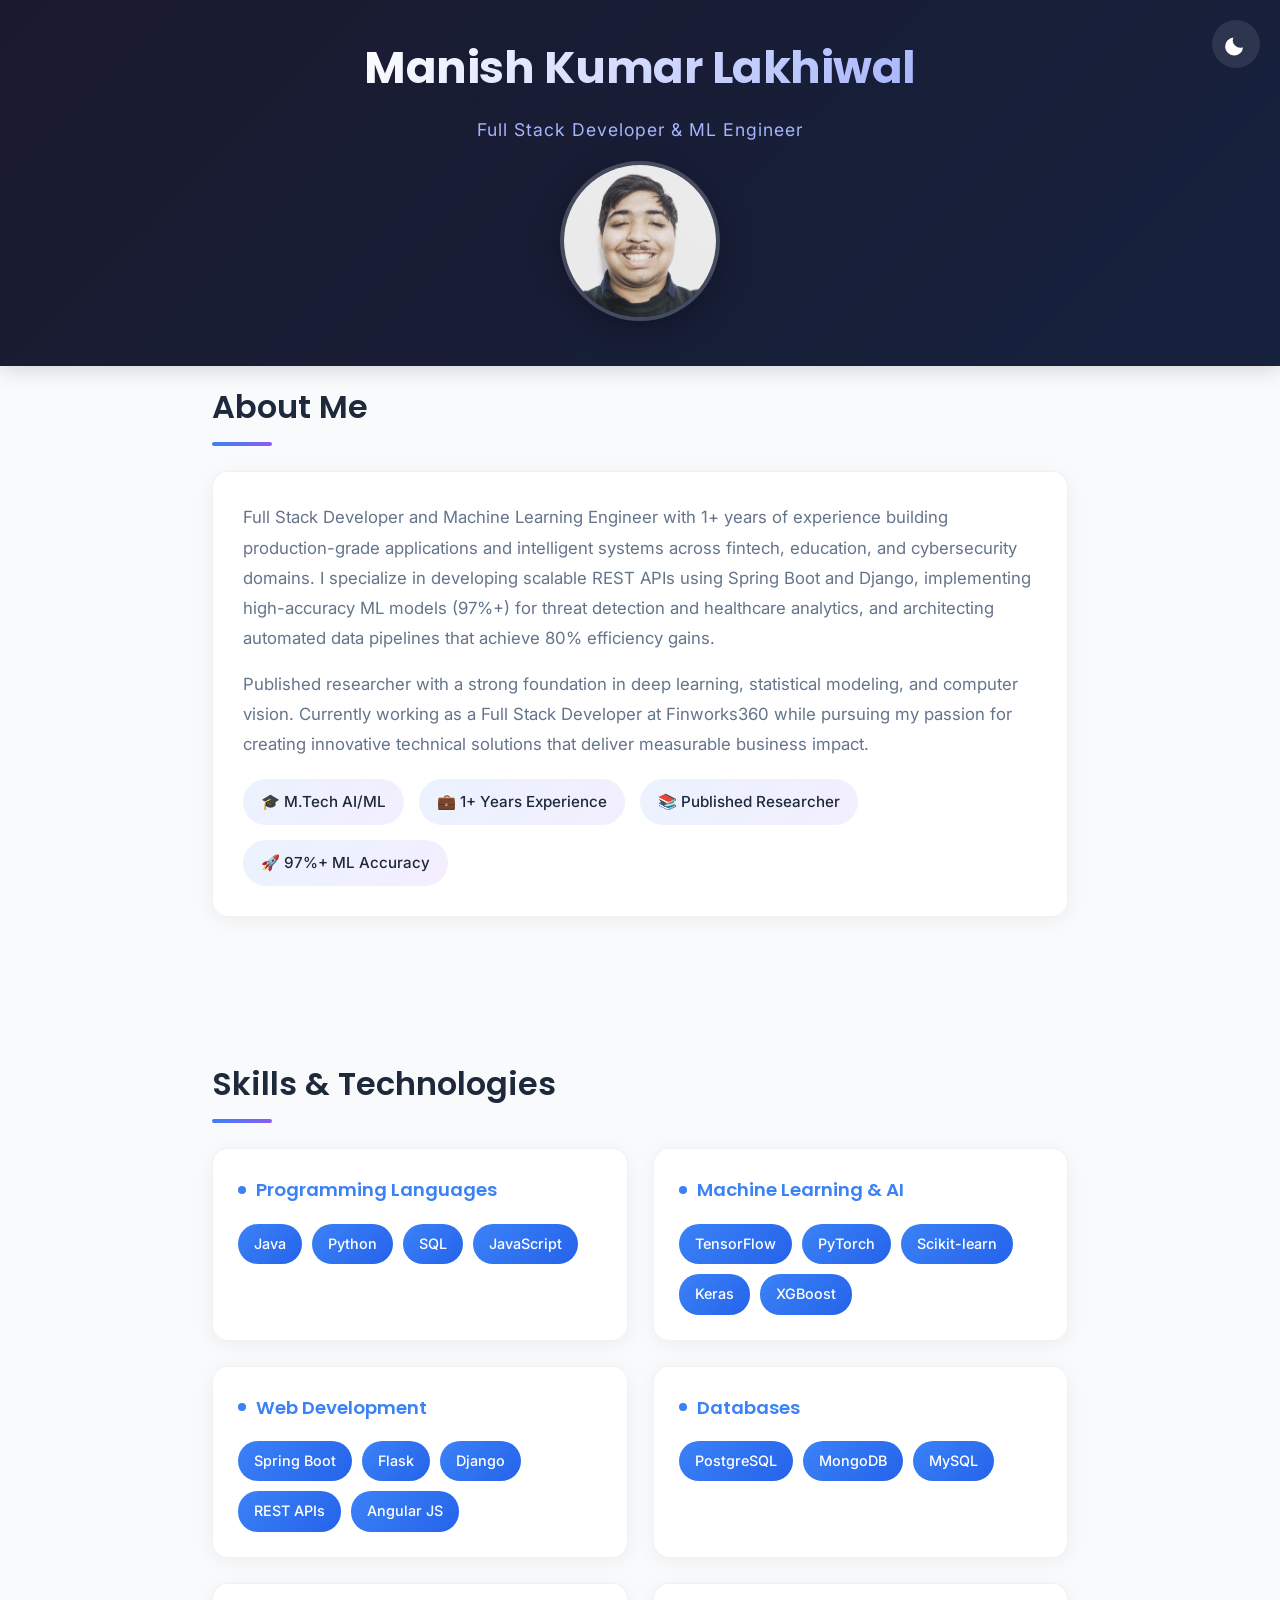
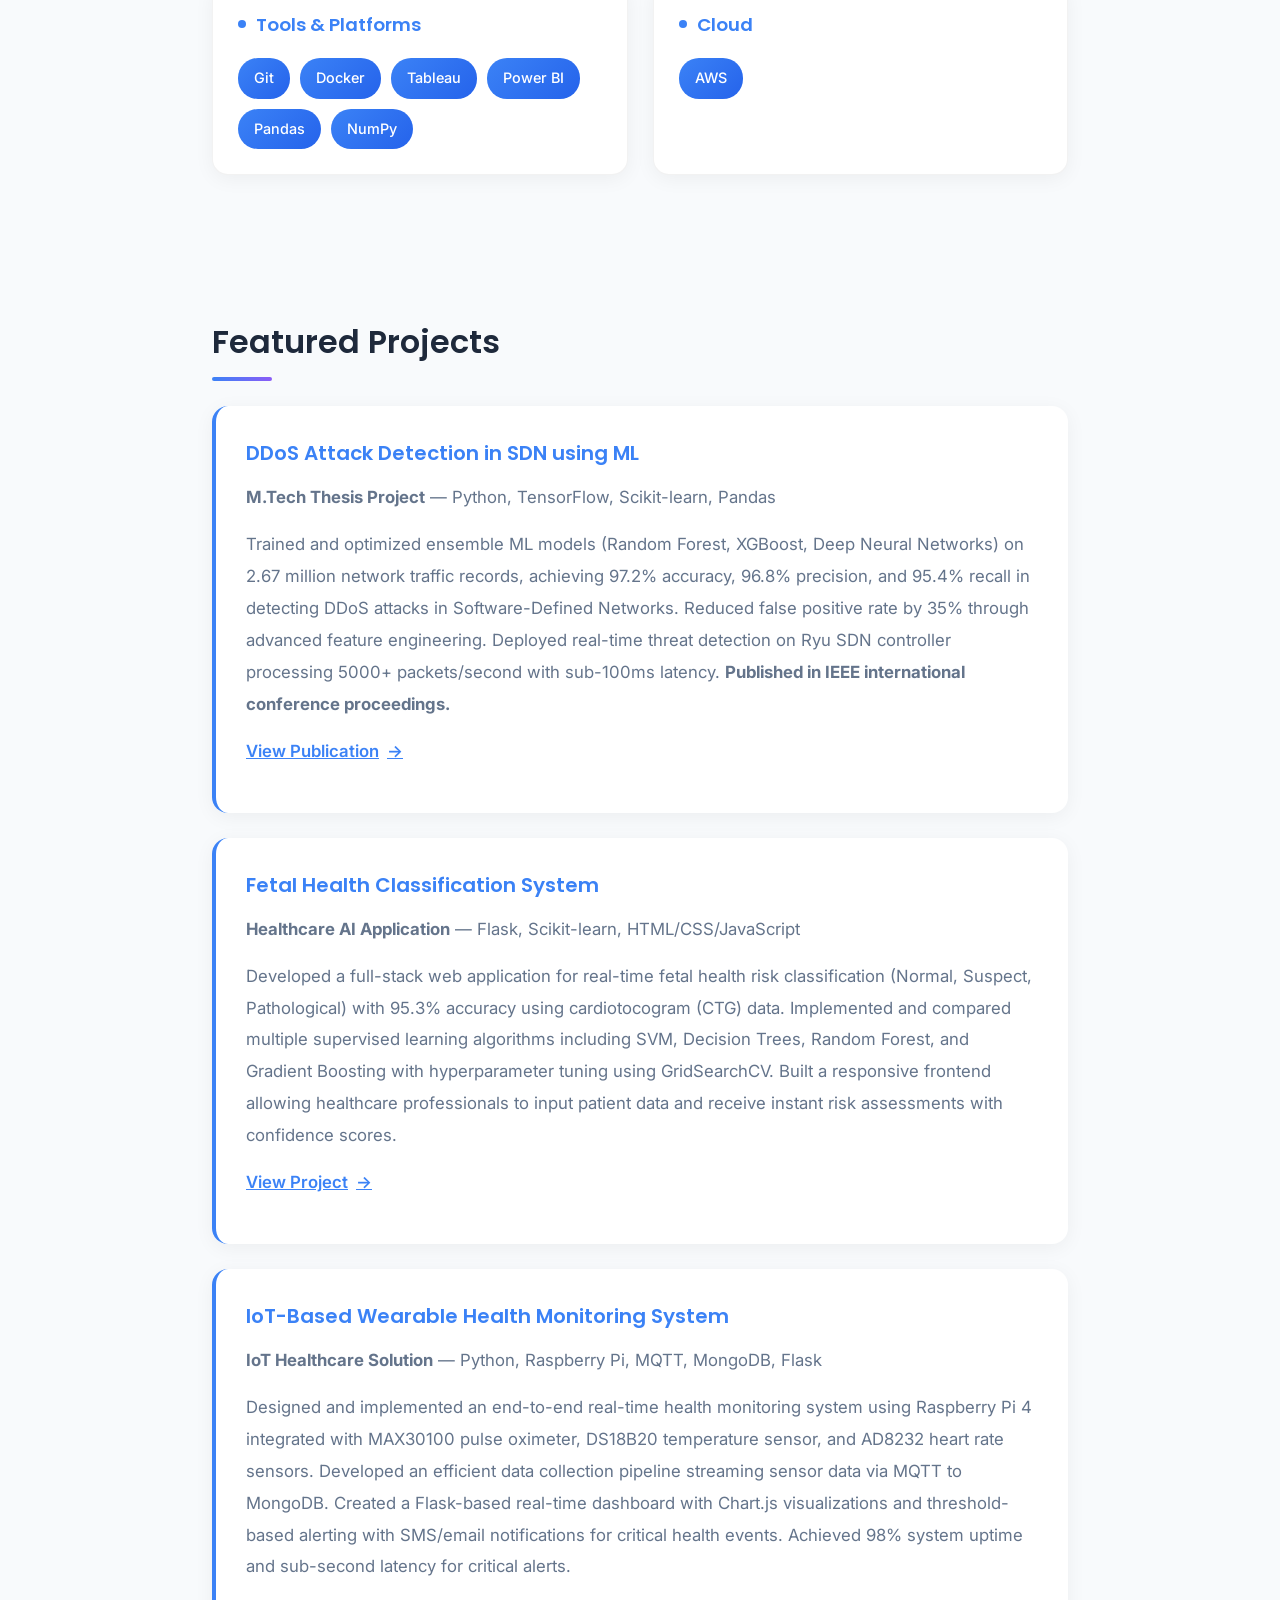
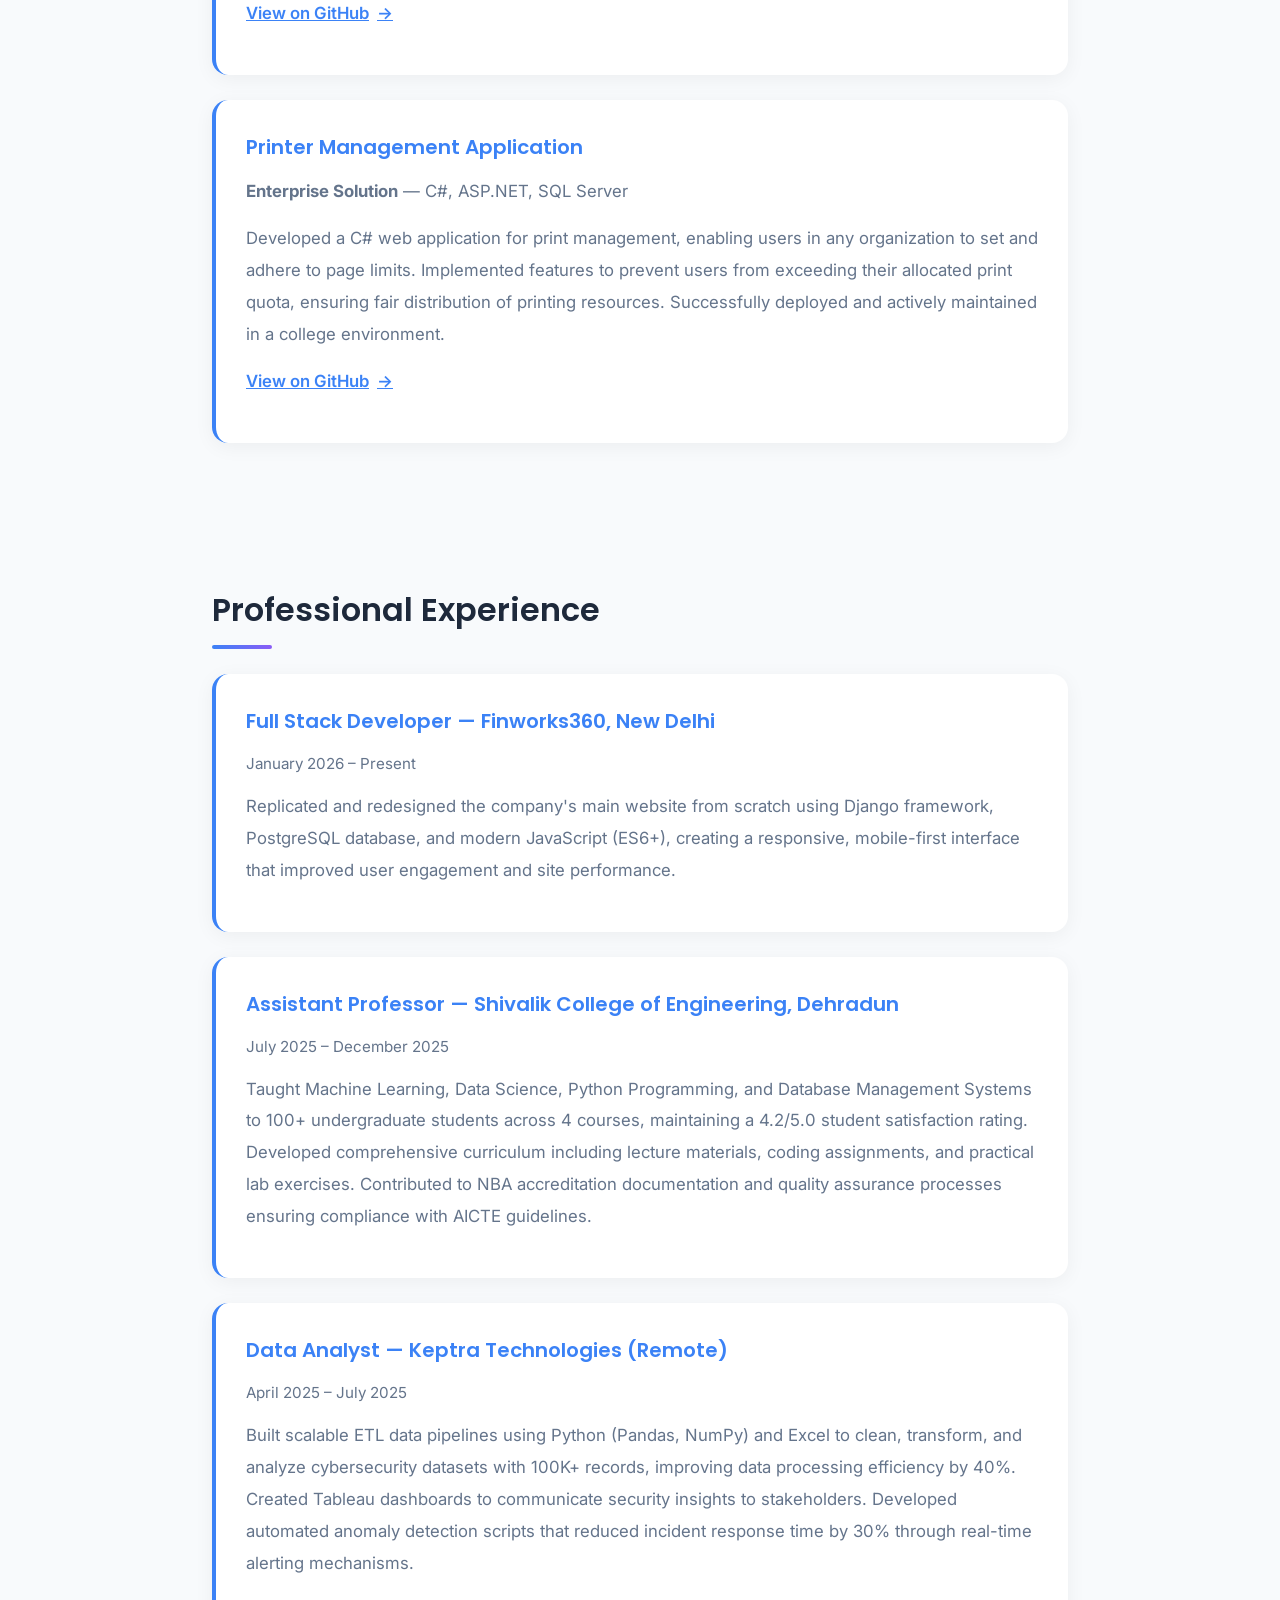
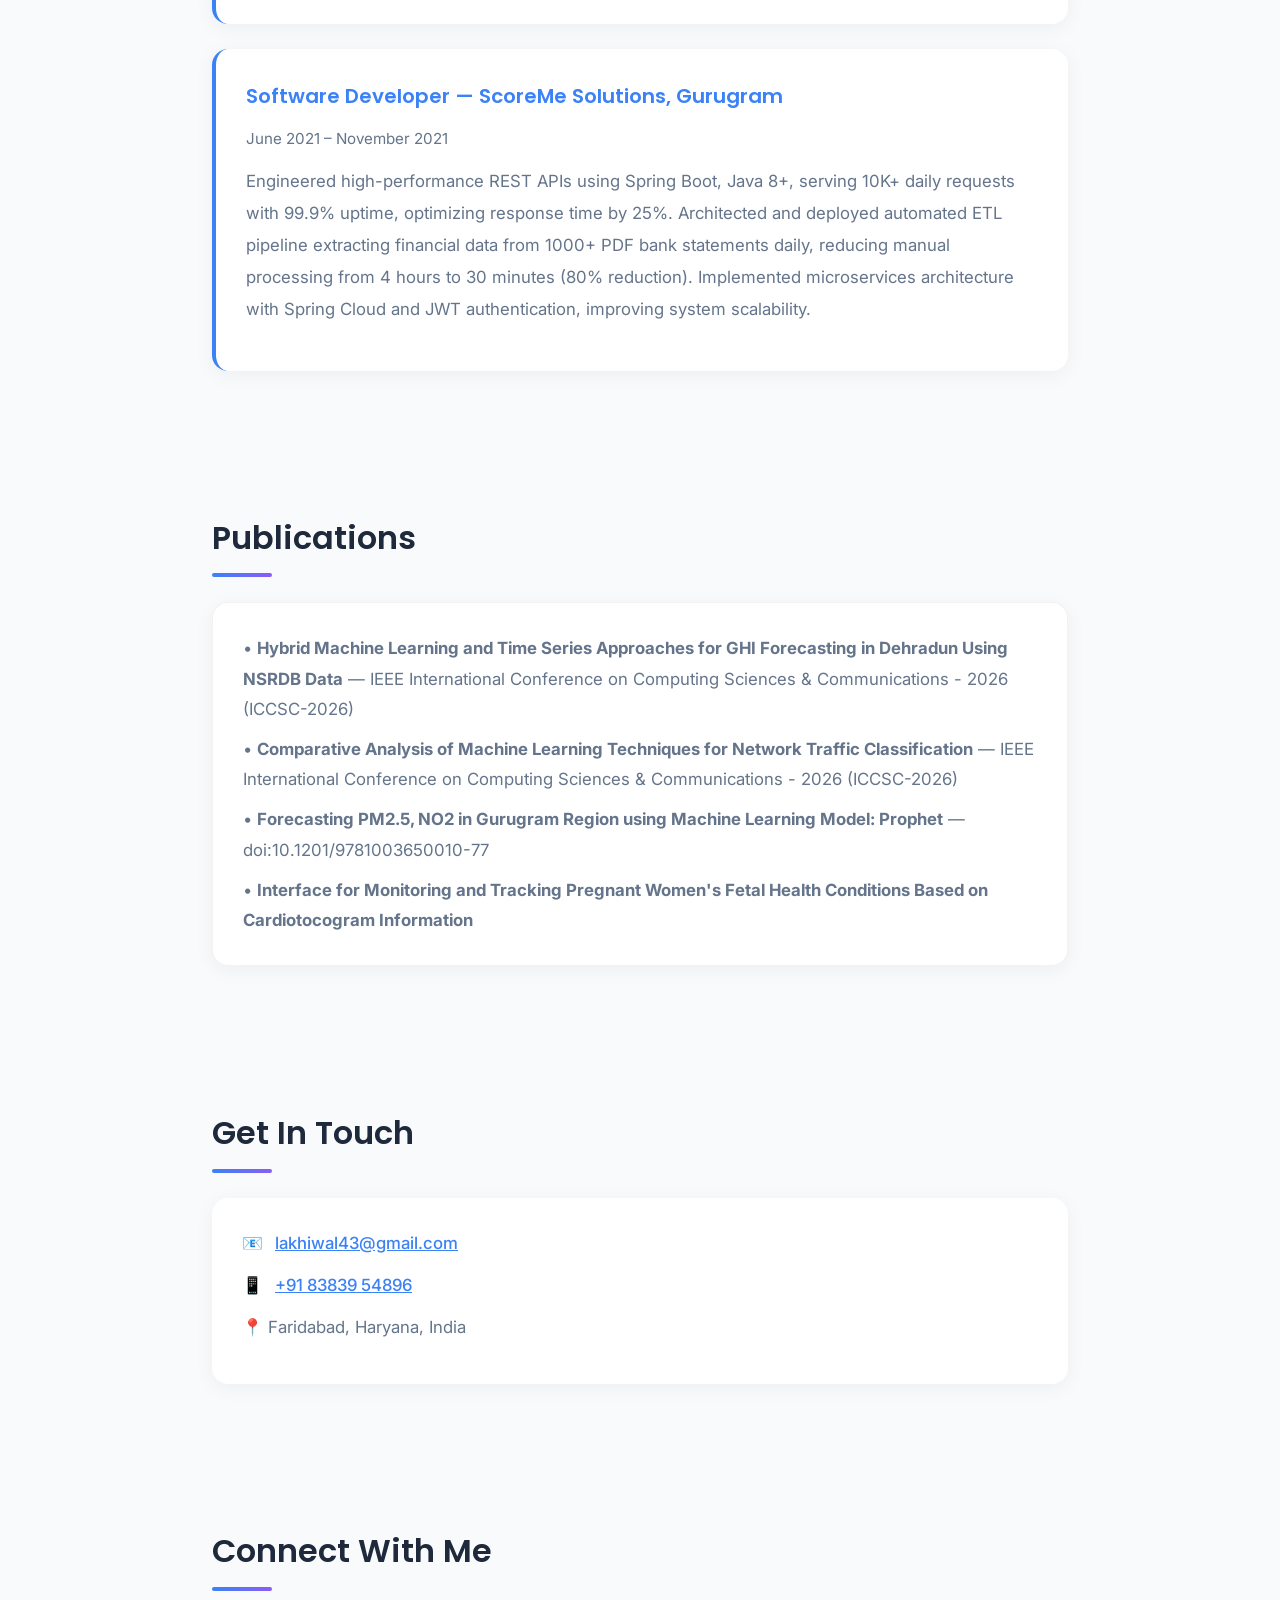
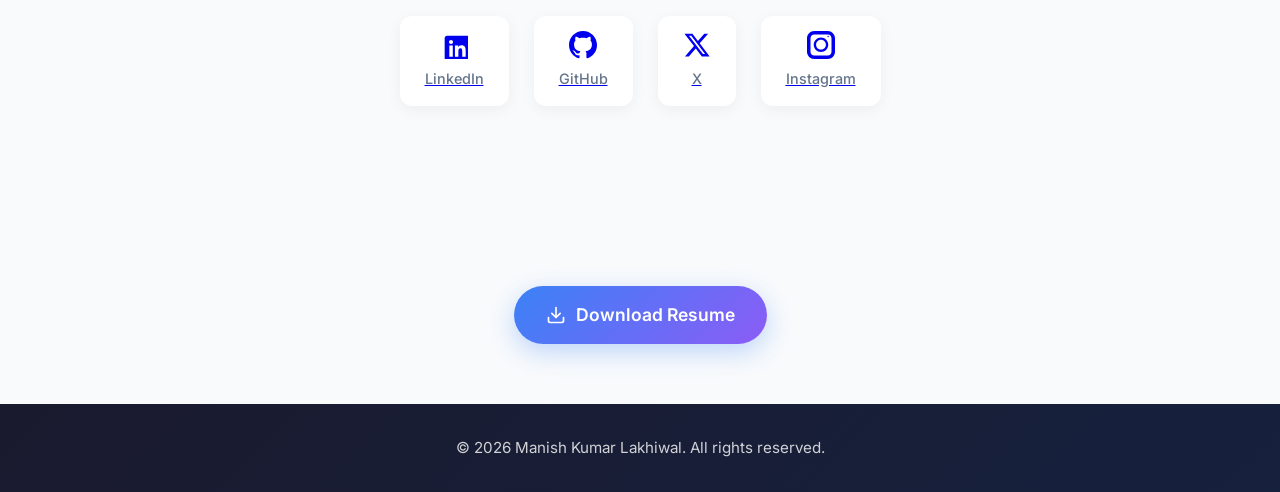
==== commit 0e56a161: "Update index.html" ====
--- a/index.html
+++ b/index.html
@@ -201,7 +201,7 @@
 
         /* Section Styles */
         section {
-            margin: 60px 0;
+            margin: 120px 0;
             padding-top: 20px;
             opacity: 0;
             transform: translateY(30px);
@@ -987,3 +987,4 @@
 </body>
 
 </html>
+
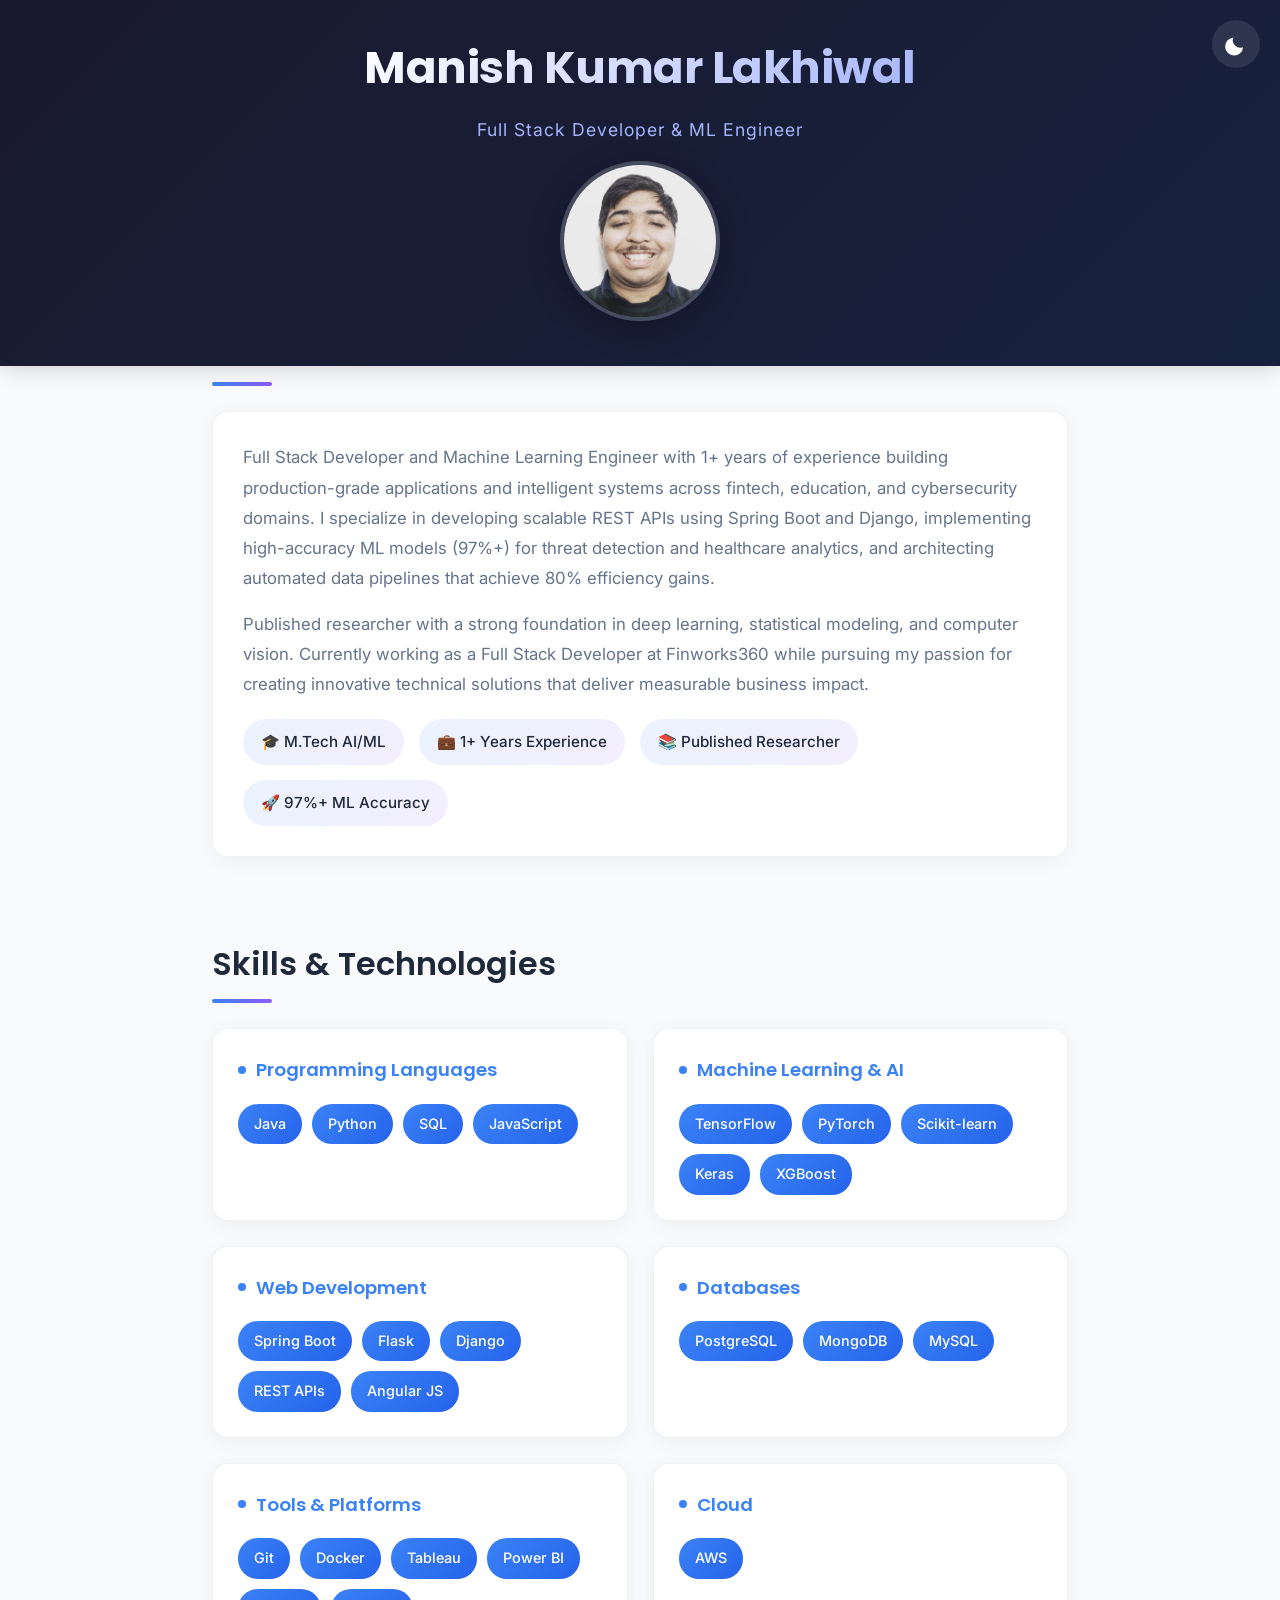
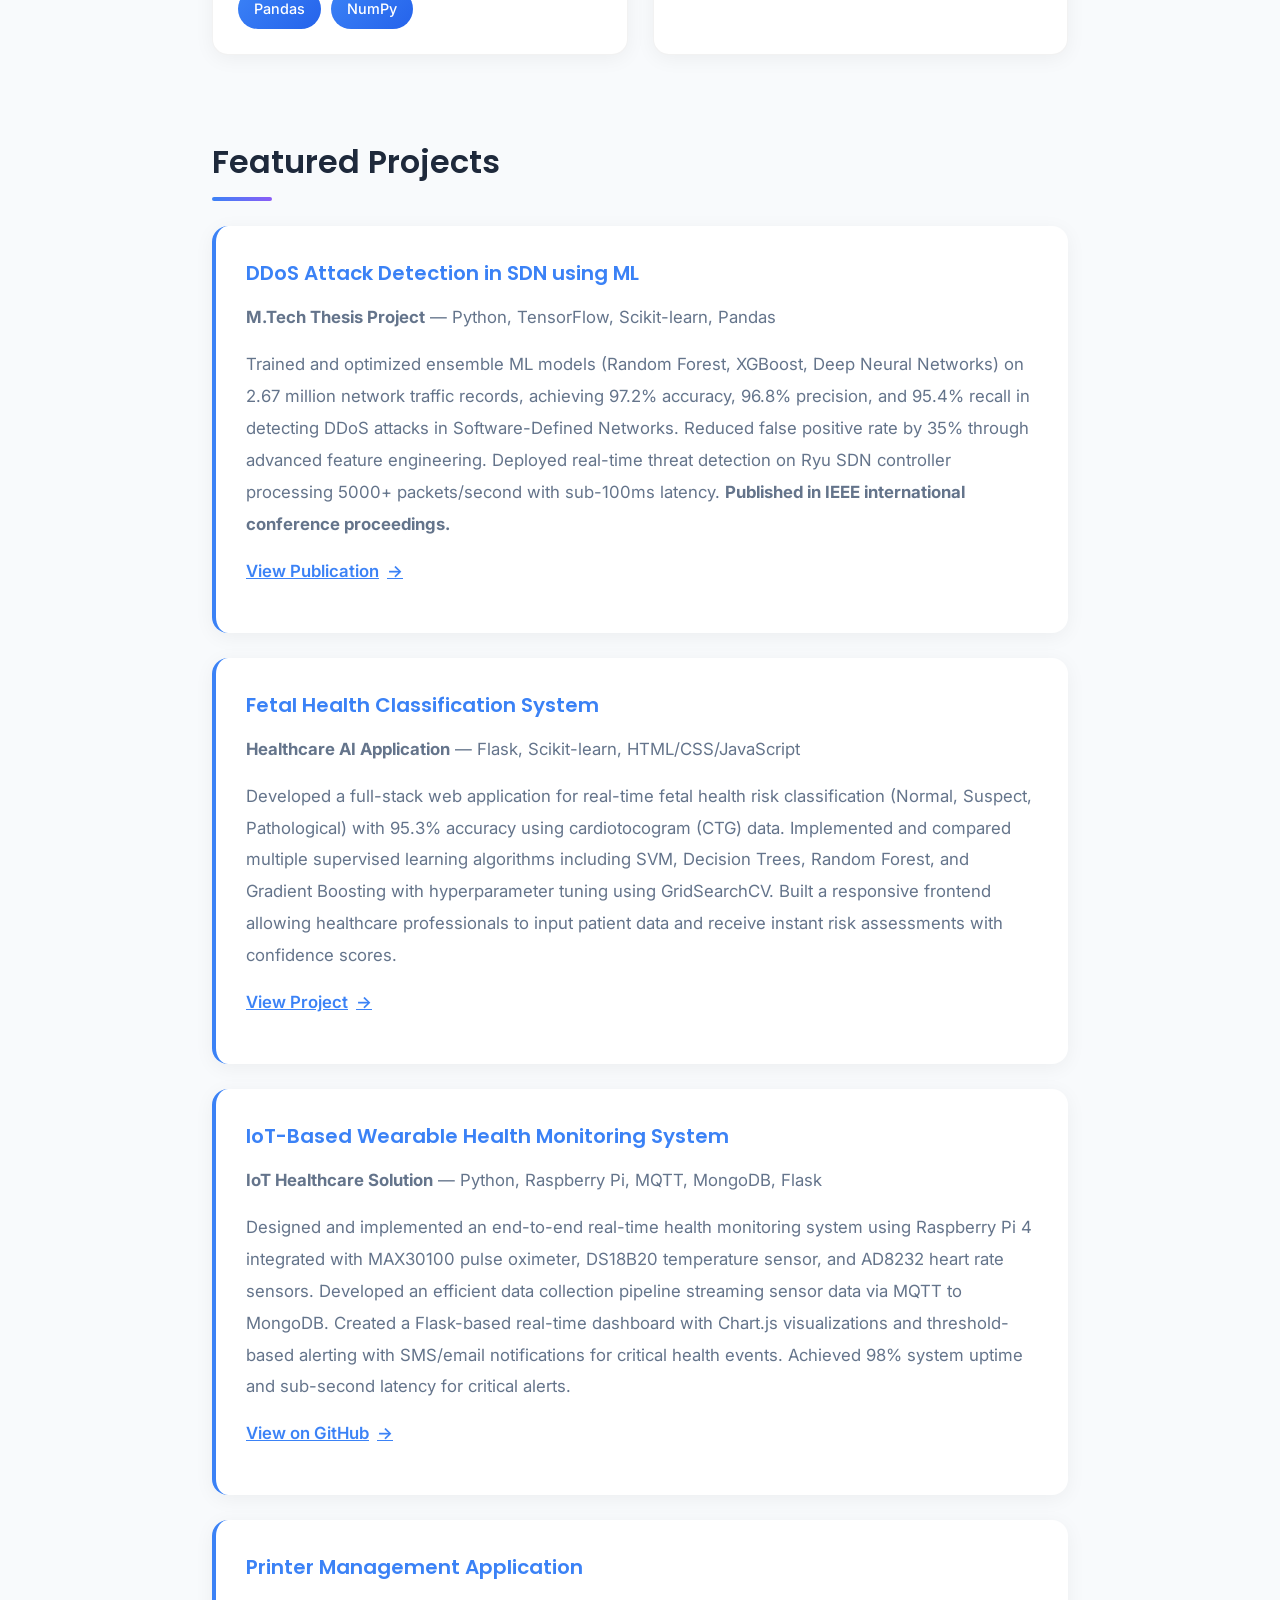
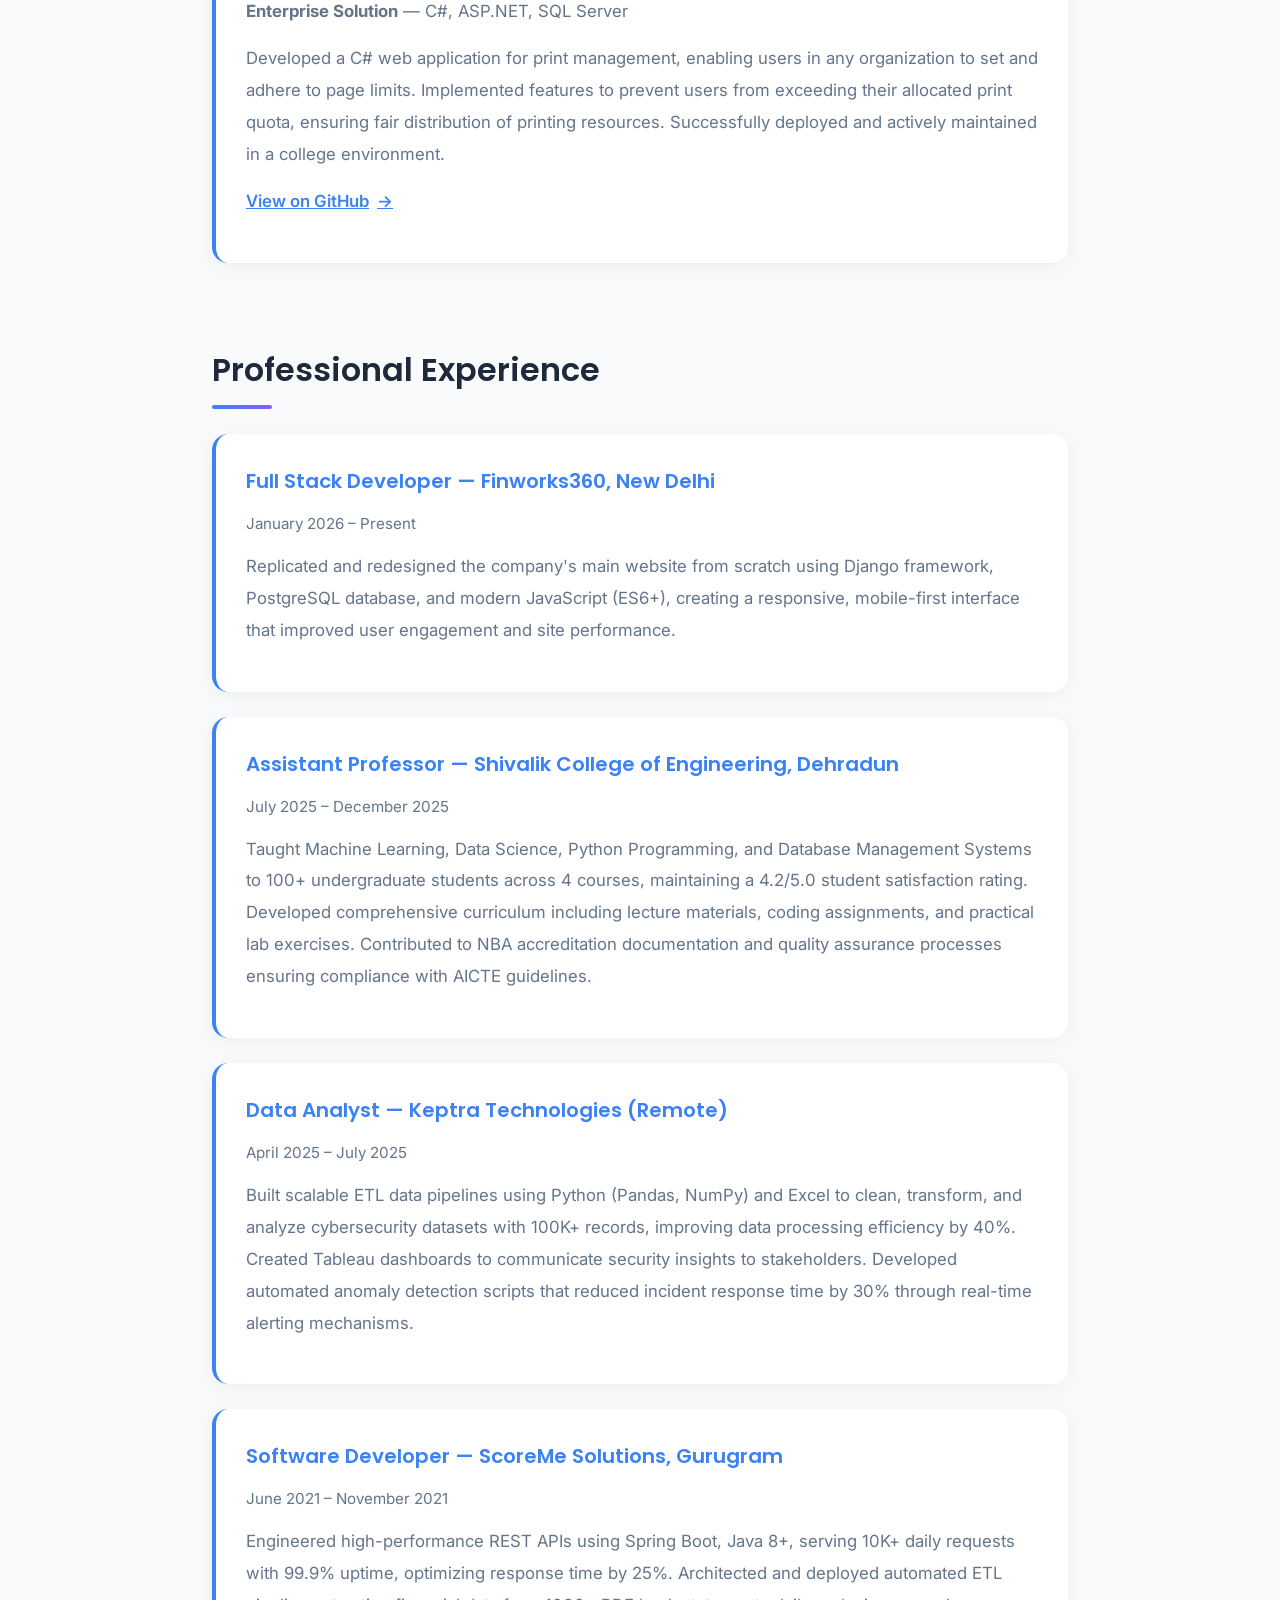
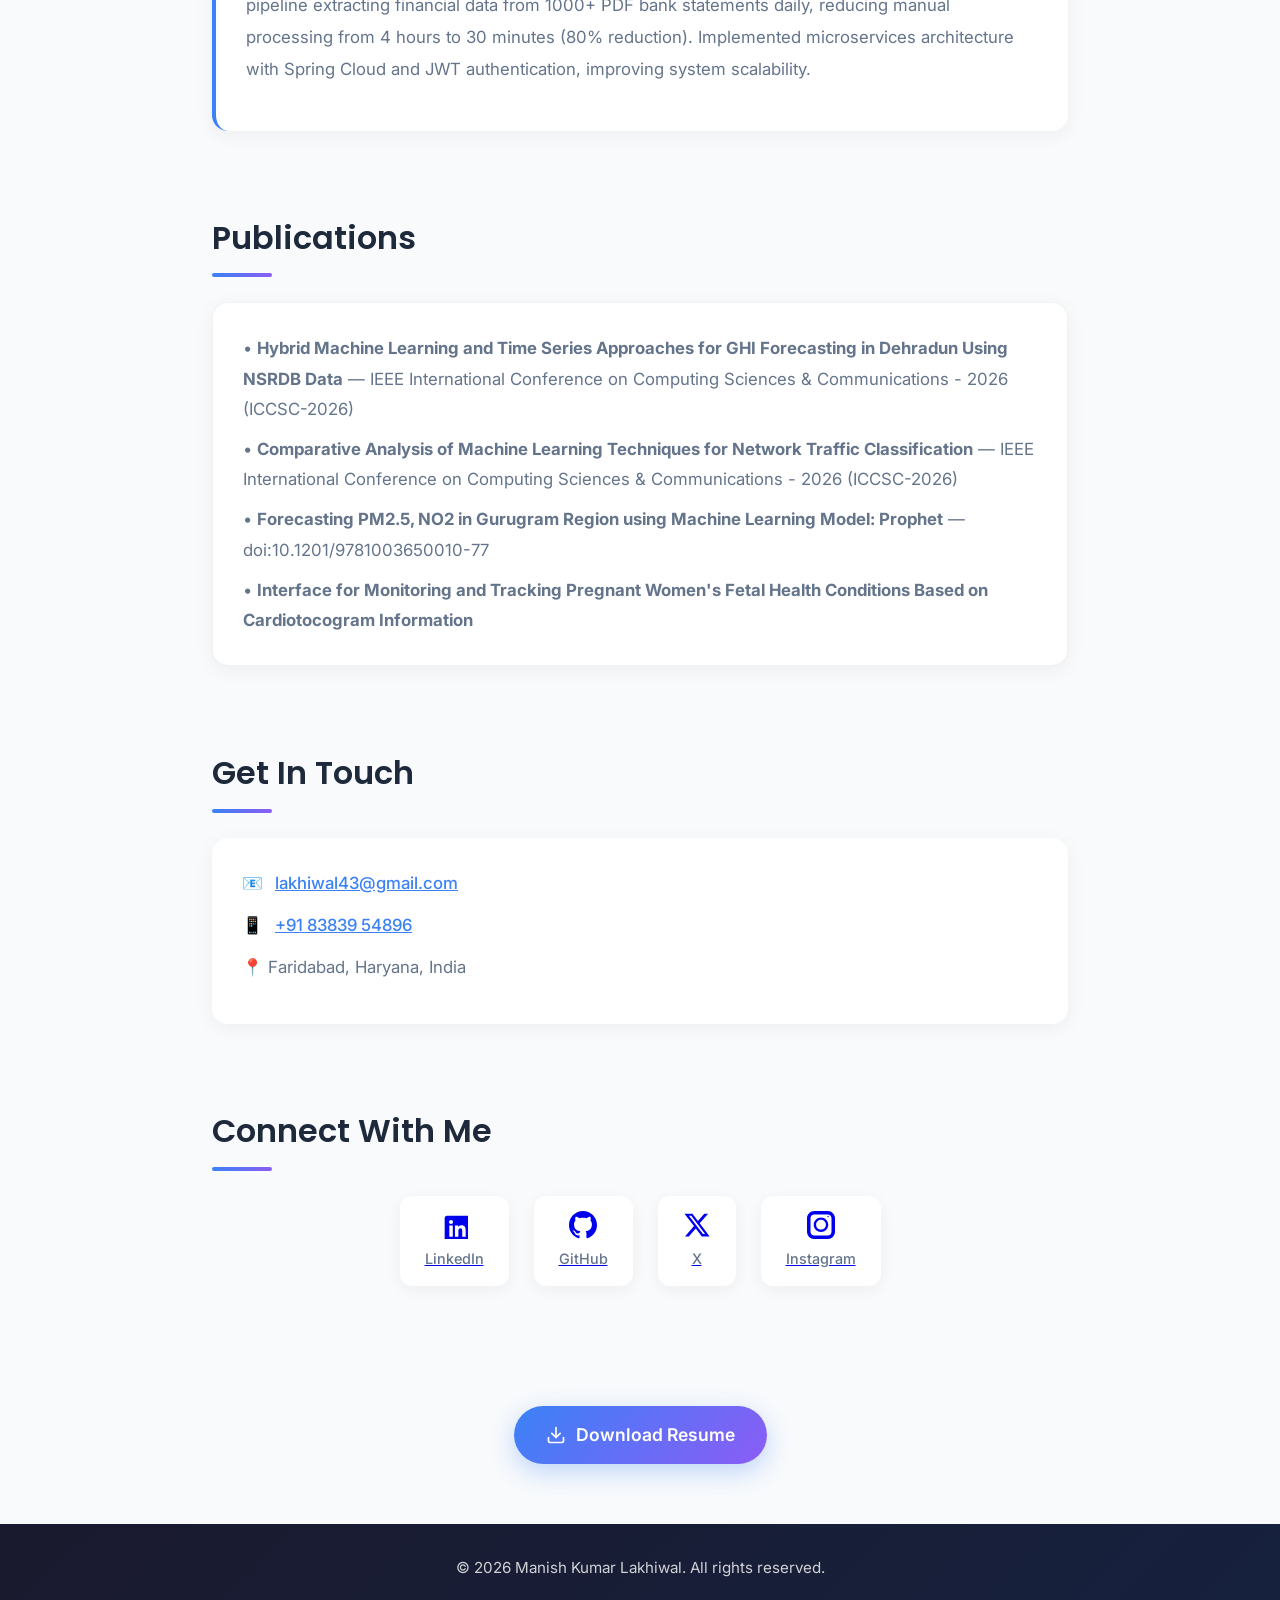
==== commit 5bff0371: "Update index.html" ====
--- a/index.html
+++ b/index.html
@@ -78,6 +78,68 @@
             font-size: 1.1em;
             font-weight: 500;
             letter-spacing: 2px;
+        }
+
+        /* Loading Animations Container */
+        .loading-animations {
+            display: flex;
+            gap: 30px;
+            margin-top: 30px;
+            align-items: center;
+            justify-content: center;
+        }
+
+        .loading-icon {
+            width: 50px;
+            height: 50px;
+        }
+
+        /* Gaming Controller Animation */
+        .gaming-icon {
+            animation: gameBounce 1.5s ease-in-out infinite;
+        }
+
+        @keyframes gameBounce {
+            0%, 100% { transform: translateY(0) scale(1); }
+            25% { transform: translateY(-15px) scale(1.1); }
+            50% { transform: translateY(0) scale(1); }
+            75% { transform: translateY(-8px) scale(1.05); }
+        }
+
+        /* Code Animation */
+        .code-icon {
+            animation: codePulse 1.2s ease-in-out infinite;
+        }
+
+        .code-bracket {
+            animation: bracketFlash 0.8s ease-in-out infinite alternate;
+        }
+
+        .code-bracket-right {
+            animation-delay: 0.4s;
+        }
+
+        @keyframes codePulse {
+            0%, 100% { transform: scale(1); opacity: 1; }
+            50% { transform: scale(1.15); opacity: 0.8; }
+        }
+
+        @keyframes bracketFlash {
+            0% { opacity: 0.4; }
+            100% { opacity: 1; }
+        }
+
+        /* Football Animation */
+        .football-icon {
+            animation: footballSpin 2s linear infinite;
+        }
+
+        @keyframes footballSpin {
+            0% { transform: rotate(0deg) translateY(0); }
+            25% { transform: rotate(90deg) translateY(-10px); }
+            50% { transform: rotate(180deg) translateY(0); }
+            75% { transform: rotate(270deg) translateY(-10px); }
+            100% { transform: rotate(360deg) translateY(0); }
         }
 
         @keyframes spin {
@@ -201,7 +263,7 @@
 
         /* Section Styles */
         section {
-            margin: 120px 0;
+            margin: 60px 0;
             padding-top: 20px;
             opacity: 0;
             transform: translateY(30px);
@@ -667,6 +729,54 @@
     <div class="loading-screen" id="loading-screen">
         <div class="loader"></div>
         <div class="loading-text">LOADING PORTFOLIO</div>
+        
+        <!-- Gaming, Coding, Football Animations -->
+        <div class="loading-animations">
+            <!-- Gaming Controller -->
+            <svg class="loading-icon gaming-icon" viewBox="0 0 64 64" fill="none" xmlns="http://www.w3.org/2000/svg">
+                <!-- Controller Body -->
+                <rect x="8" y="20" width="48" height="28" rx="12" fill="#6366f1" stroke="#fff" stroke-width="2"/>
+                <!-- Left Buttons -->
+                <circle cx="20" cy="34" r="3" fill="#fff"/>
+                <circle cx="28" cy="34" r="3" fill="#fff"/>
+                <!-- D-Pad -->
+                <rect x="38" y="30" width="10" height="3" rx="1" fill="#fff"/>
+                <rect x="41.5" y="26.5" width="3" height="10" rx="1" fill="#fff"/>
+                <!-- Joysticks -->
+                <circle cx="18" cy="38" r="5" fill="#1e1b4b" stroke="#fff" stroke-width="1.5"/>
+                <circle cx="46" cy="38" r="5" fill="#1e1b4b" stroke="#fff" stroke-width="1.5"/>
+                <!-- Start/Select -->
+                <rect x="30" y="40" width="4" height="2" rx="1" fill="#a5b4fc"/>
+            </svg>
+
+            <!-- Code Brackets -->
+            <svg class="loading-icon code-icon" viewBox="0 0 64 64" fill="none" xmlns="http://www.w3.org/2000/svg">
+                <!-- Left Bracket -->
+                <path class="code-bracket" d="M22 16L12 32L22 48" stroke="#10b981" stroke-width="4" stroke-linecap="round" stroke-linejoin="round" fill="none"/>
+                <!-- Slash -->
+                <line x1="28" y1="48" x2="36" y2="16" stroke="#34d399" stroke-width="4" stroke-linecap="round"/>
+                <!-- Right Bracket -->
+                <path class="code-bracket code-bracket-right" d="M42 16L52 32L42 48" stroke="#10b981" stroke-width="4" stroke-linecap="round" stroke-linejoin="round" fill="none"/>
+            </svg>
+
+            <!-- Football -->
+            <svg class="loading-icon football-icon" viewBox="0 0 64 64" fill="none" xmlns="http://www.w3.org/2000/svg">
+                <!-- Ball -->
+                <circle cx="32" cy="32" r="24" fill="#fff" stroke="#1f2937" stroke-width="2"/>
+                <!-- Pentagon Pattern -->
+                <path d="M32 14L42 22L38 36L26 36L22 22Z" fill="#1f2937"/>
+                <!-- Connecting Lines -->
+                <line x1="32" y1="14" x2="32" y2="8" stroke="#1f2937" stroke-width="2"/>
+                <line x1="42" y1="22" x2="50" y2="18" stroke="#1f2937" stroke-width="2"/>
+                <line x1="38" y1="36" x2="44" y2="46" stroke="#1f2937" stroke-width="2"/>
+                <line x1="26" y1="36" x2="20" y2="46" stroke="#1f2937" stroke-width="2"/>
+                <line x1="22" y1="22" x2="14" y2="18" stroke="#1f2937" stroke-width="2"/>
+                <!-- Additional pattern lines -->
+                <line x1="32" y1="36" x2="32" y2="56" stroke="#1f2937" stroke-width="2"/>
+                <line x1="22" y1="22" x2="8" y2="28" stroke="#1f2937" stroke-width="2"/>
+                <line x1="42" y1="22" x2="56" y2="28" stroke="#1f2937" stroke-width="2"/>
+            </svg>
+        </div>
     </div>
 
     <!-- Scroll Progress Bar -->
@@ -987,4 +1097,3 @@
 </body>
 
 </html>
-
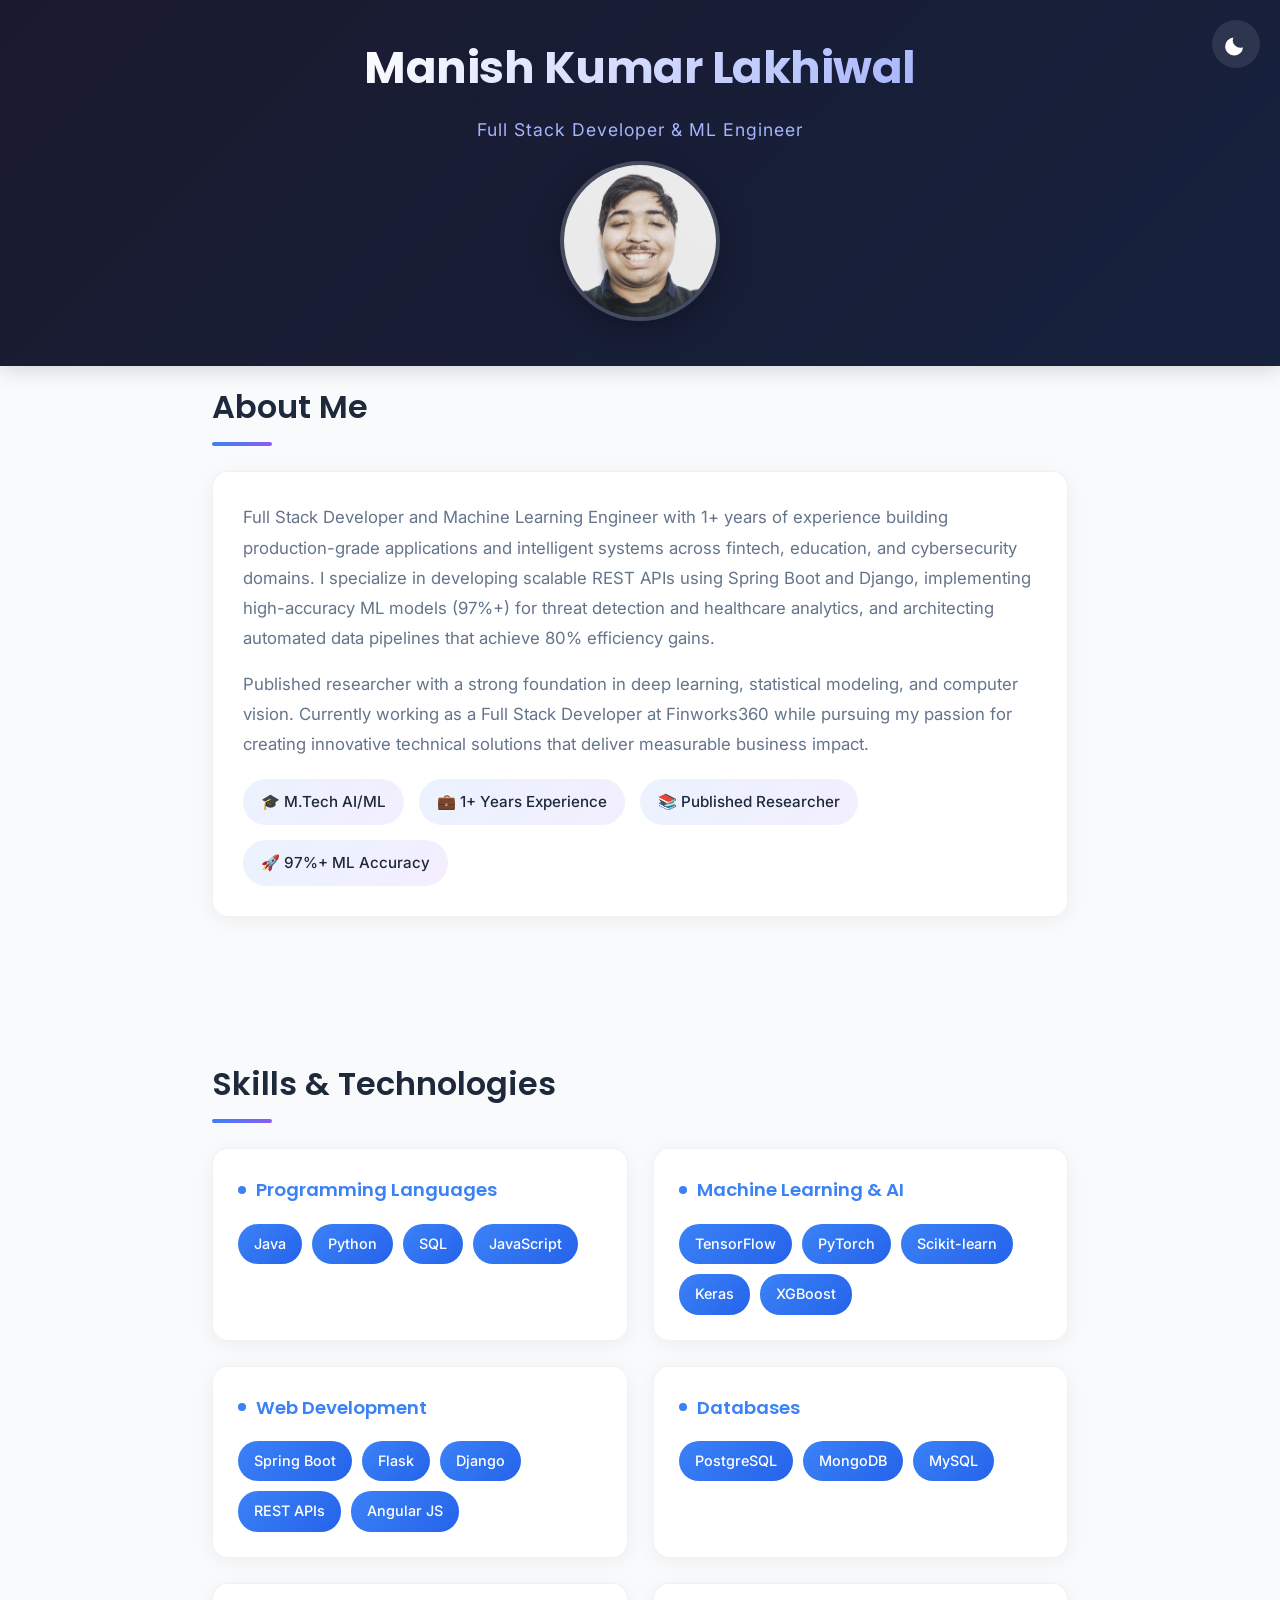
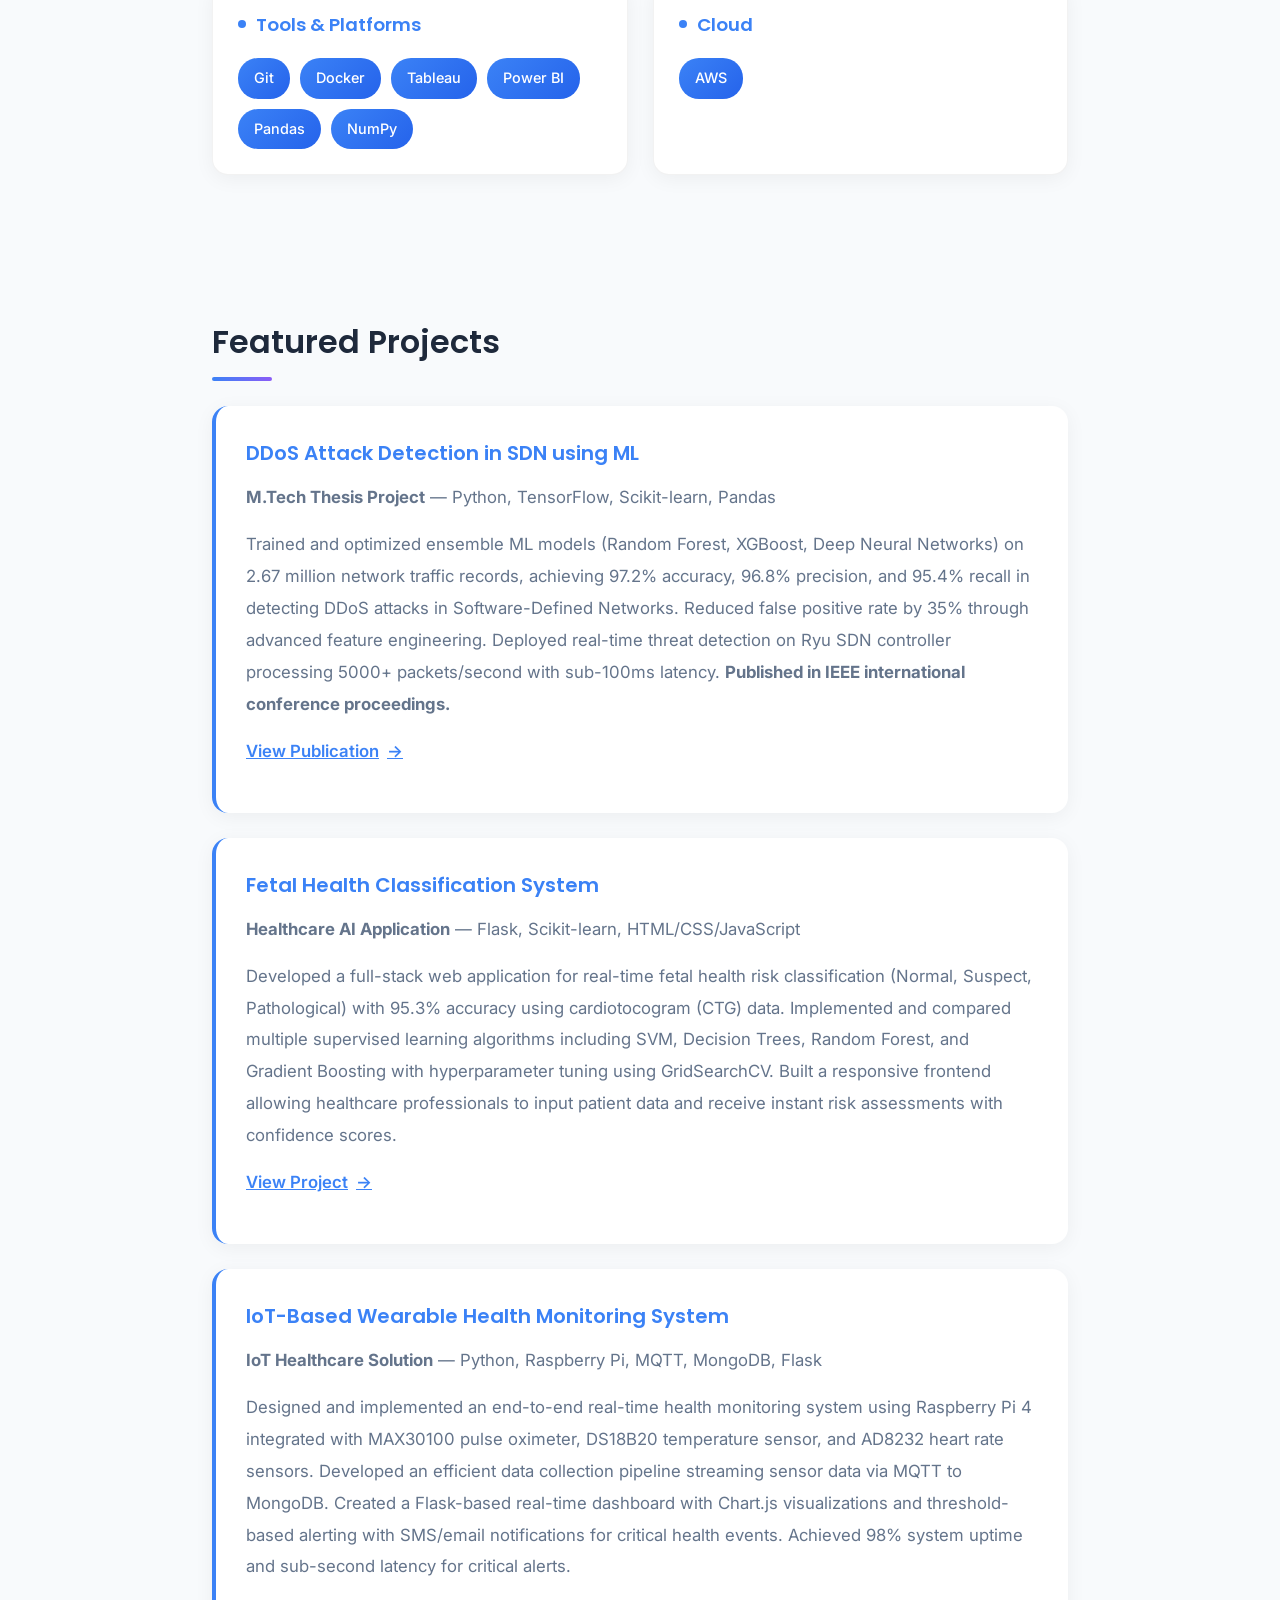
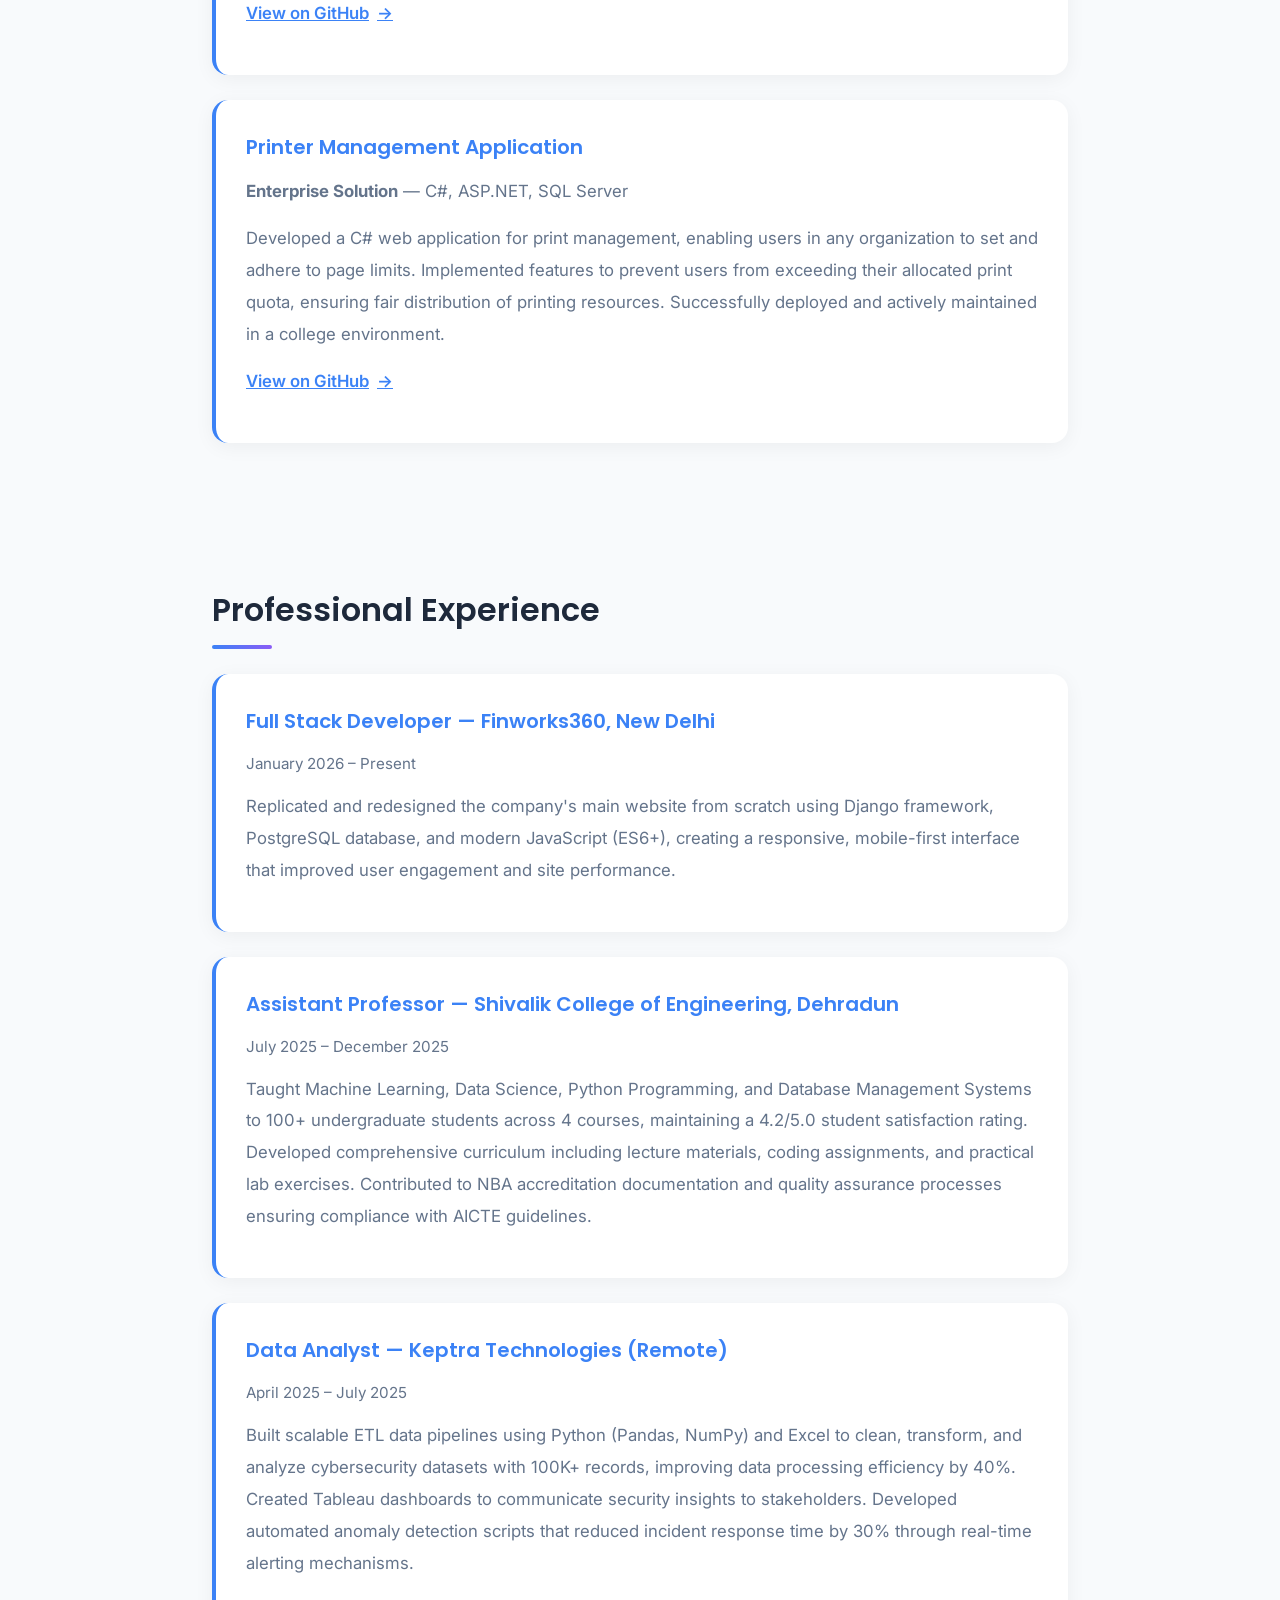
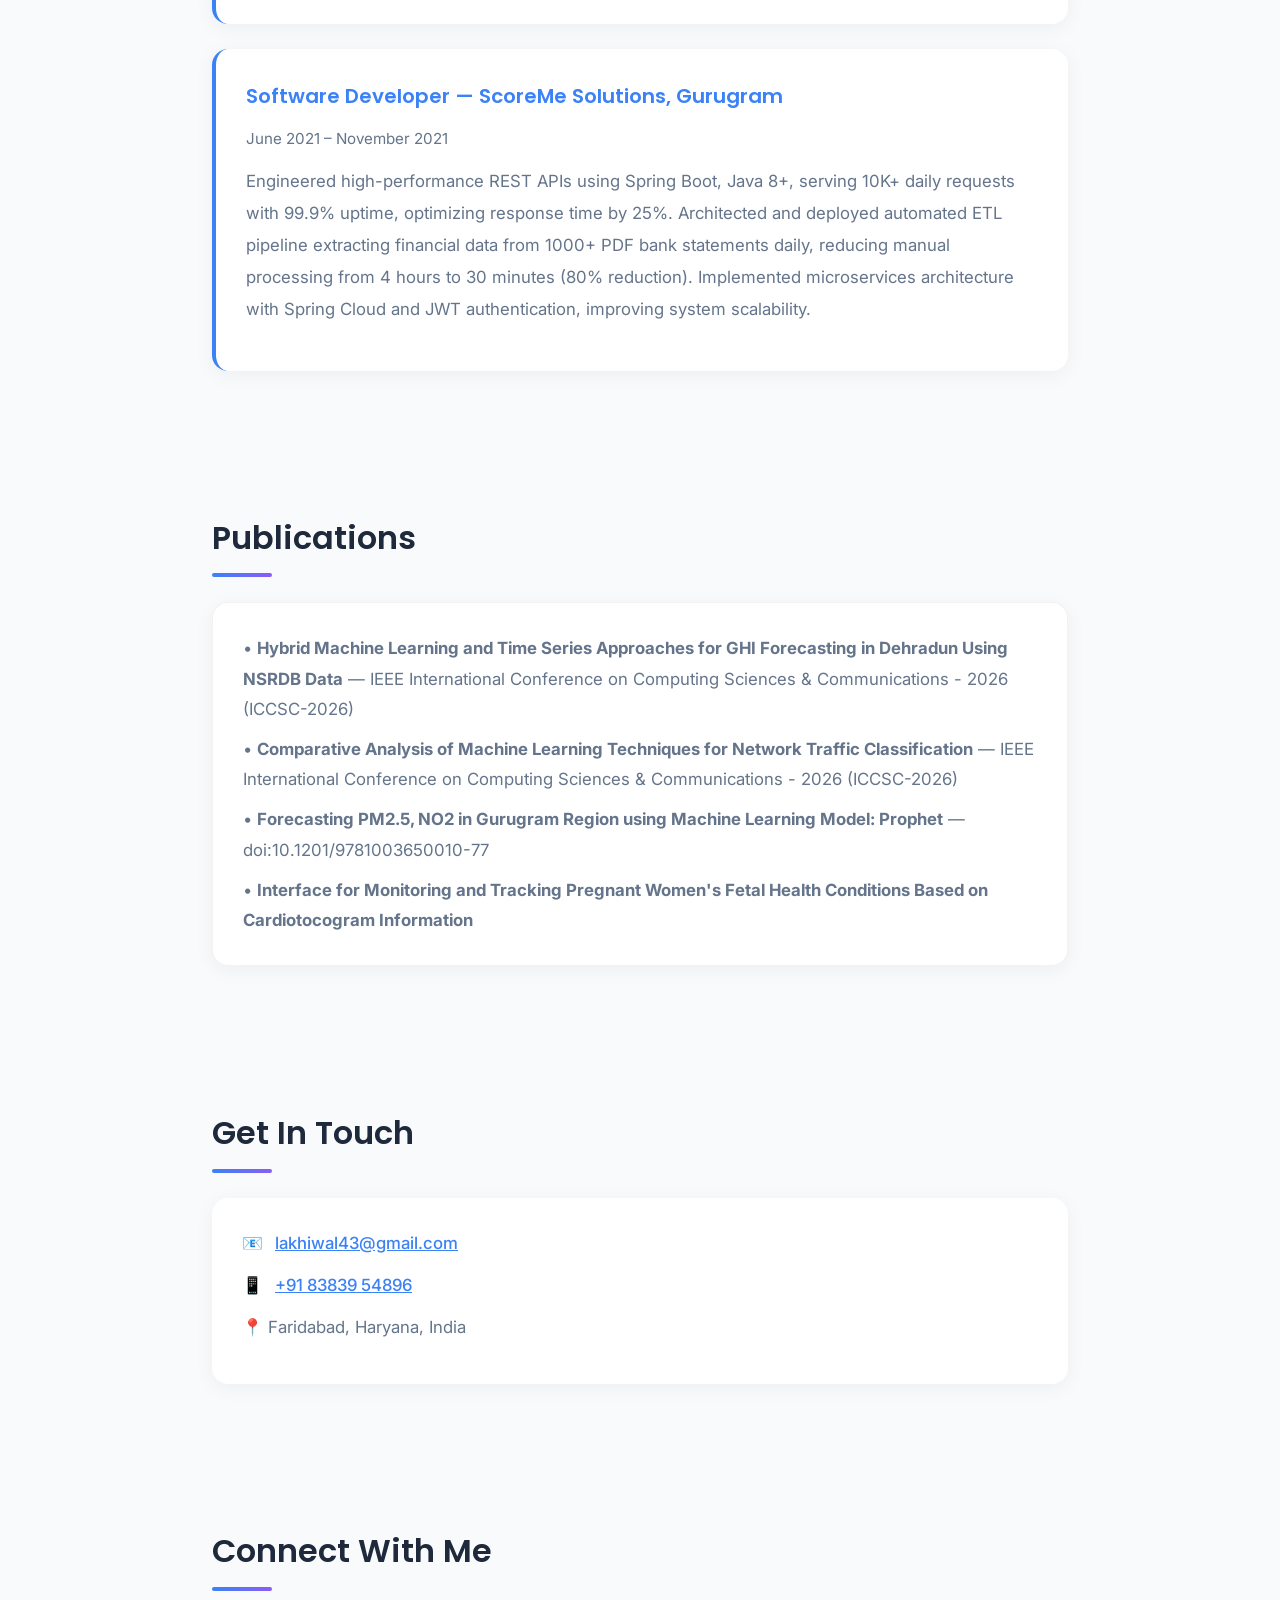
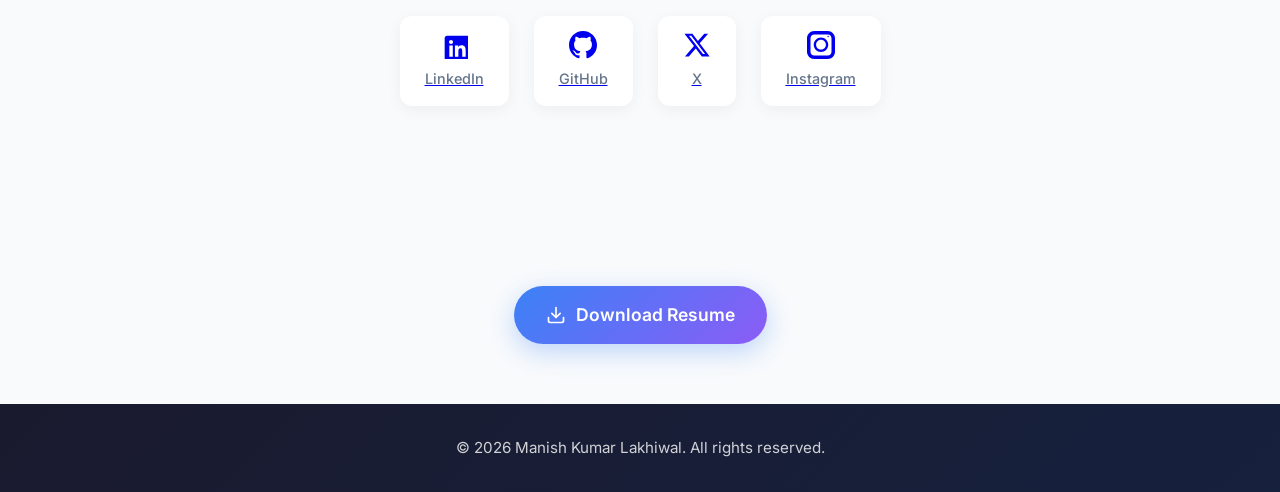
==== commit a3362ef6: "Update index.html" ====
--- a/index.html
+++ b/index.html
@@ -263,7 +263,7 @@
 
         /* Section Styles */
         section {
-            margin: 60px 0;
+            margin: 120px 0;
             padding-top: 20px;
             opacity: 0;
             transform: translateY(30px);
@@ -1097,3 +1097,4 @@
 </body>
 
 </html>
+
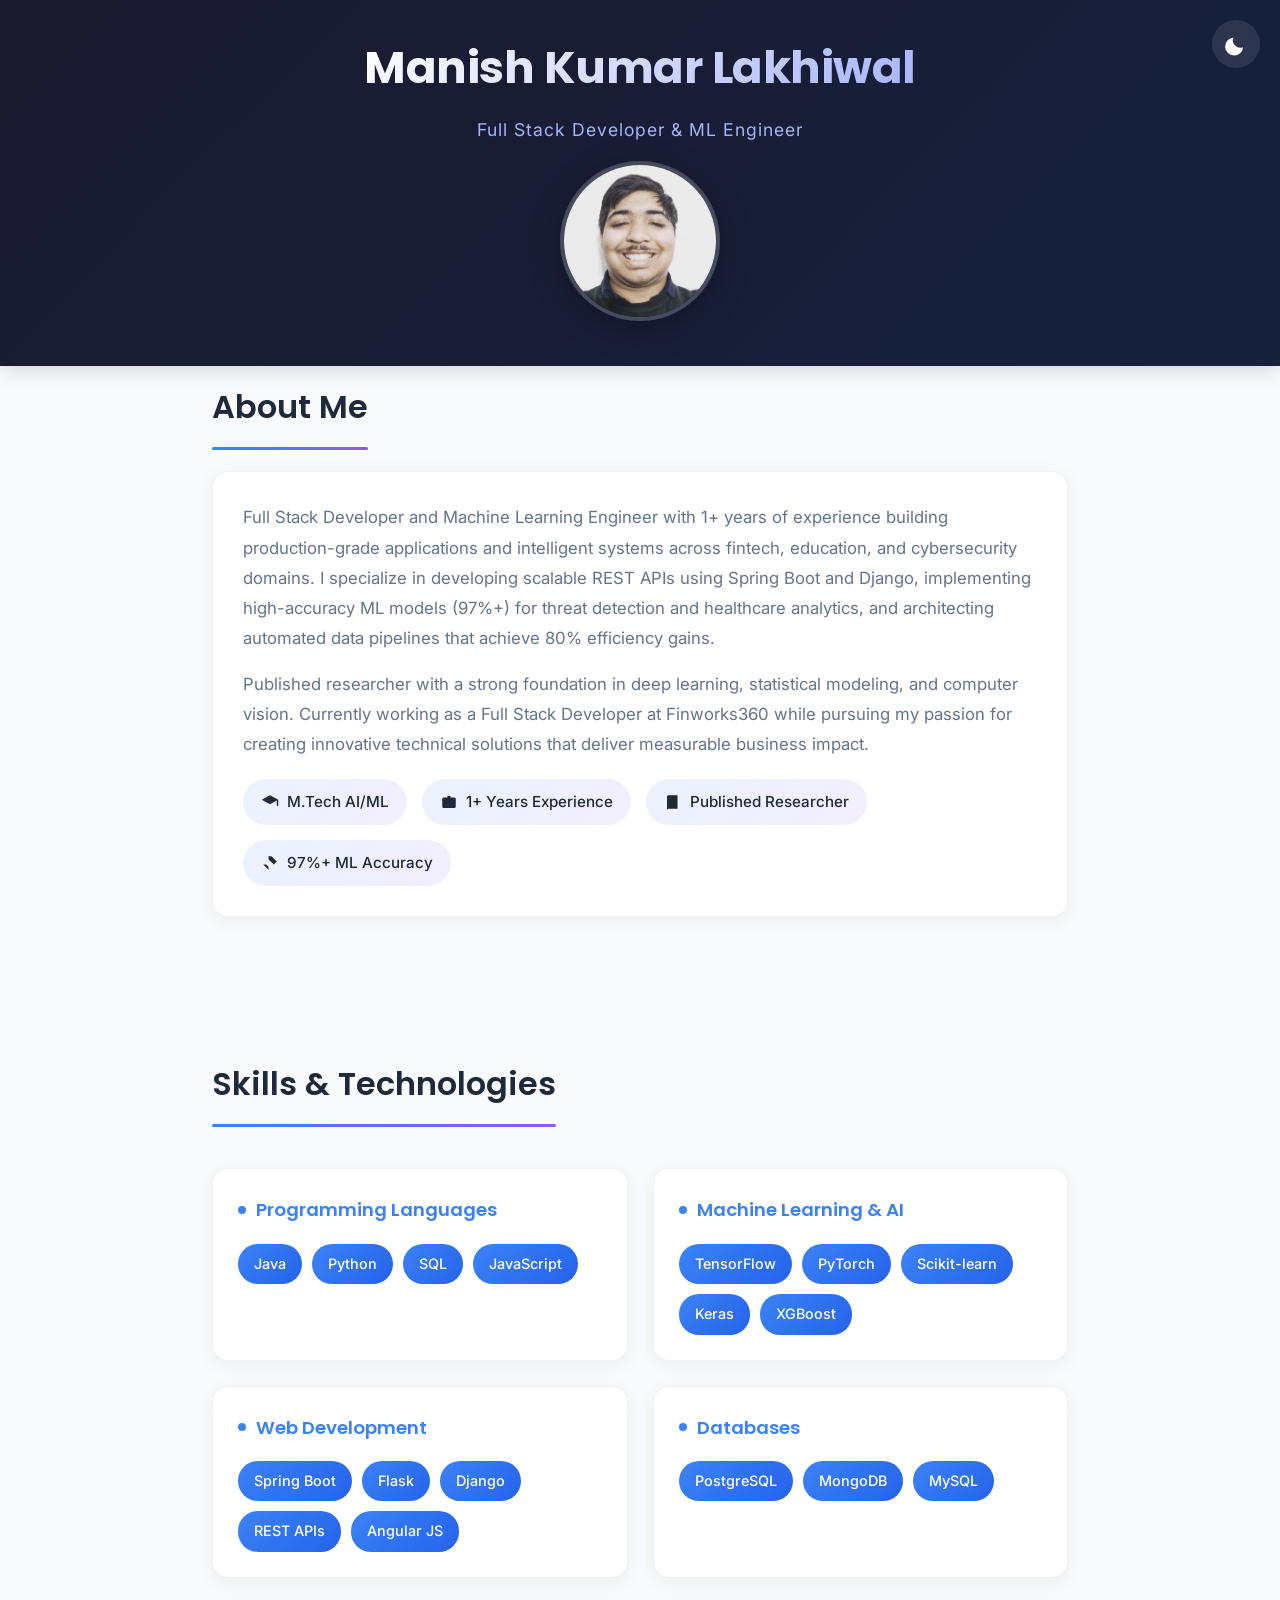
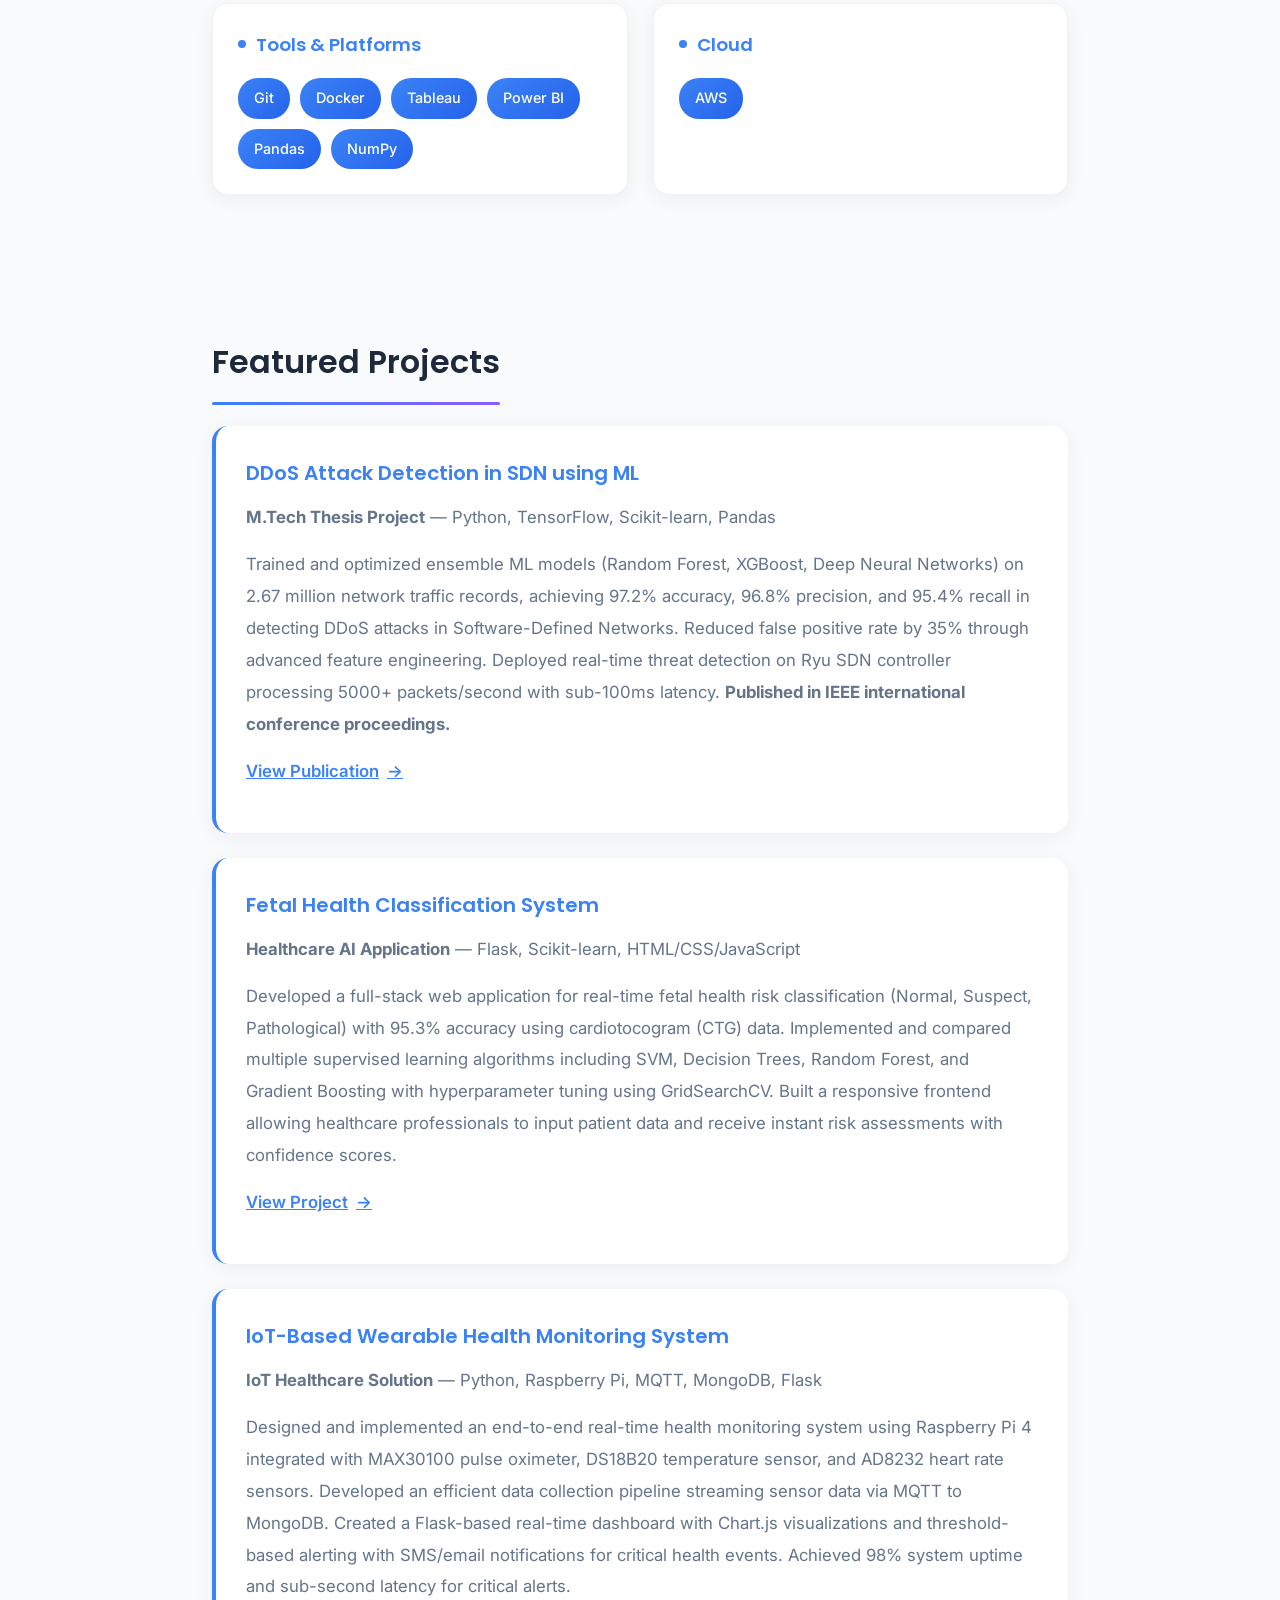
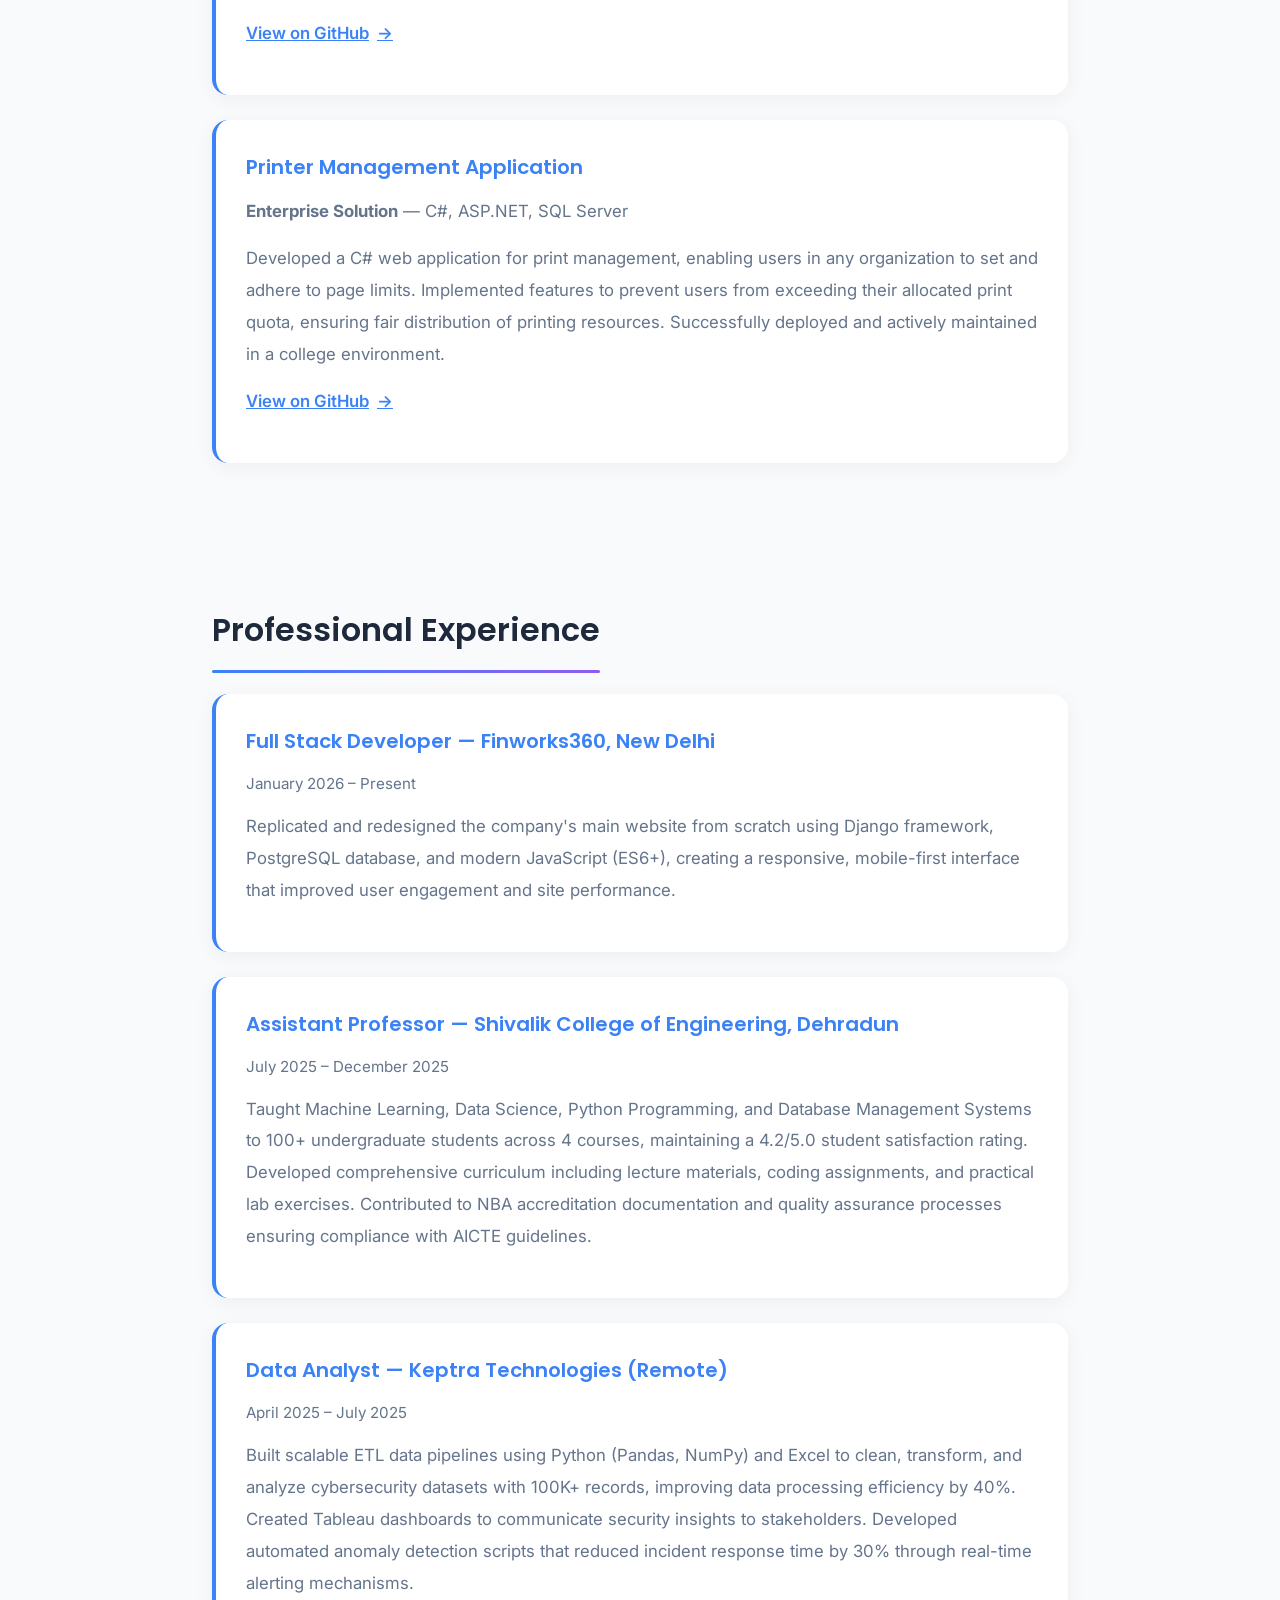
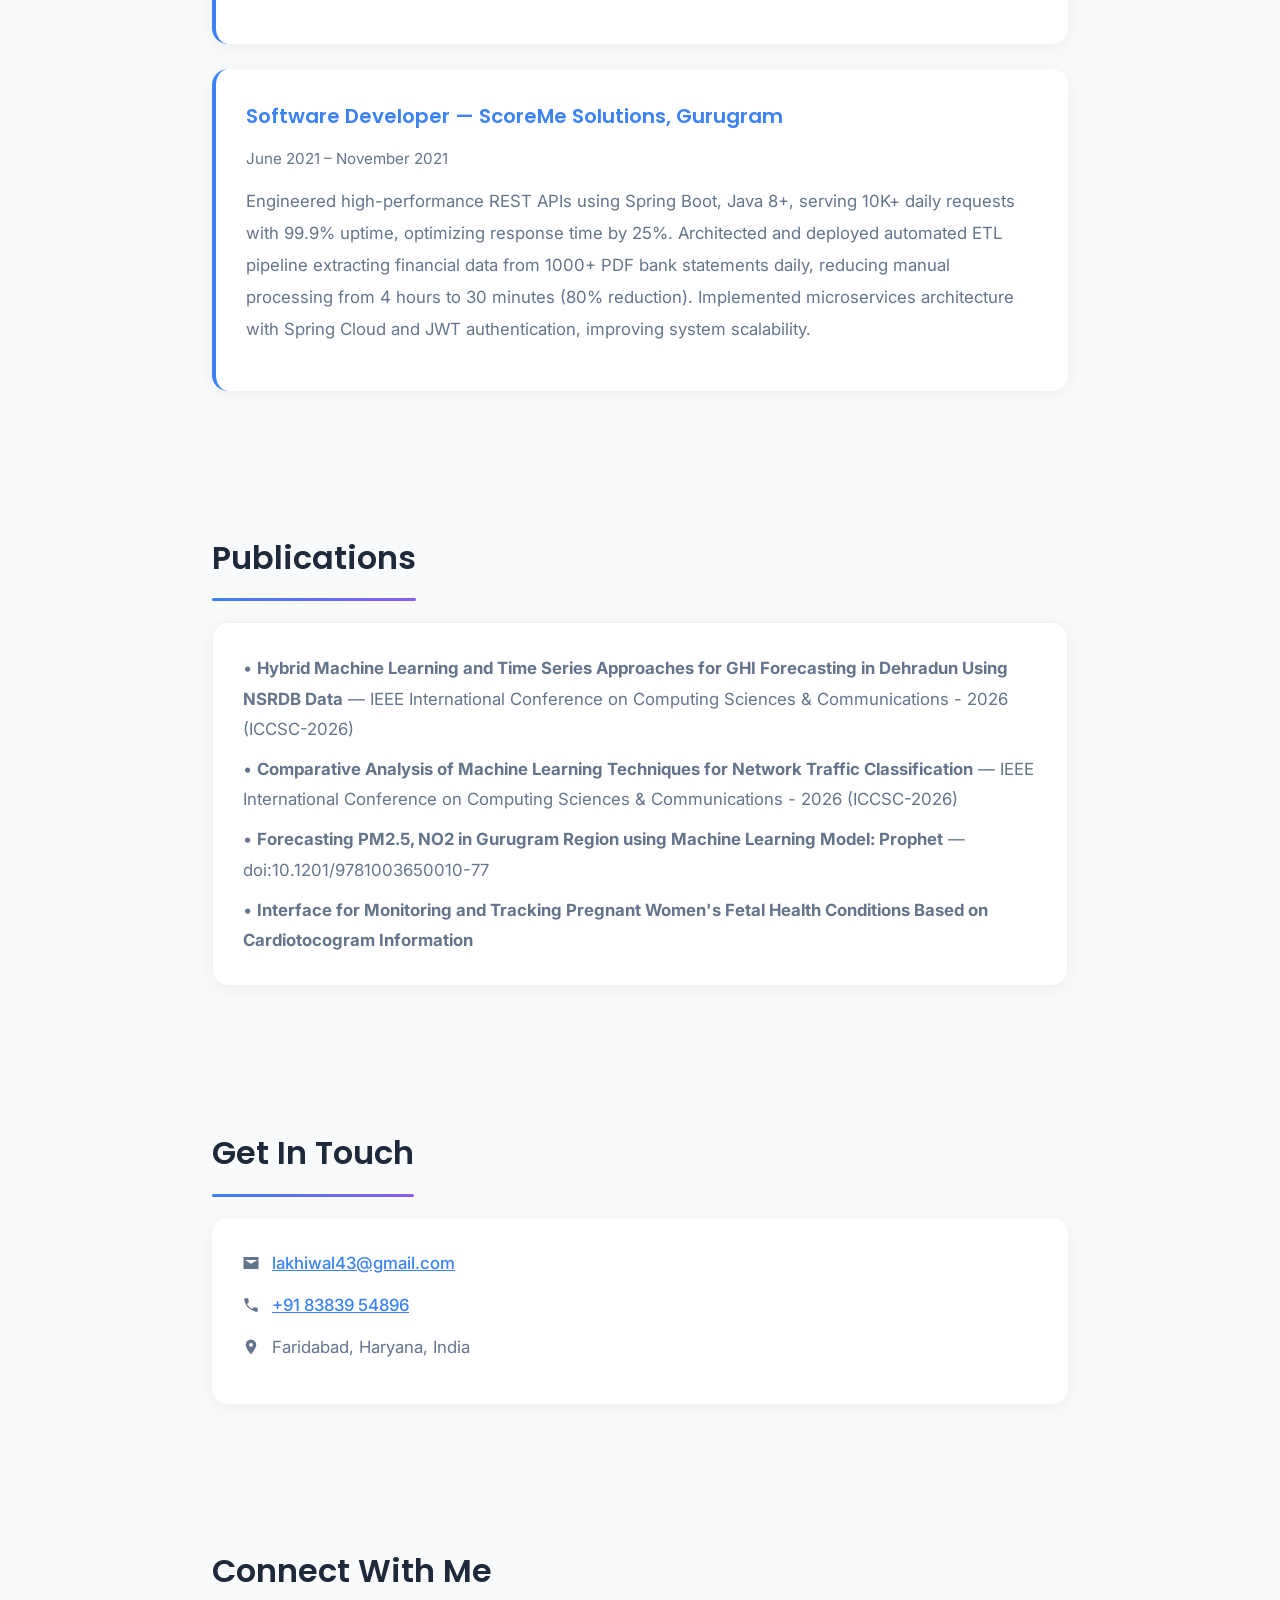
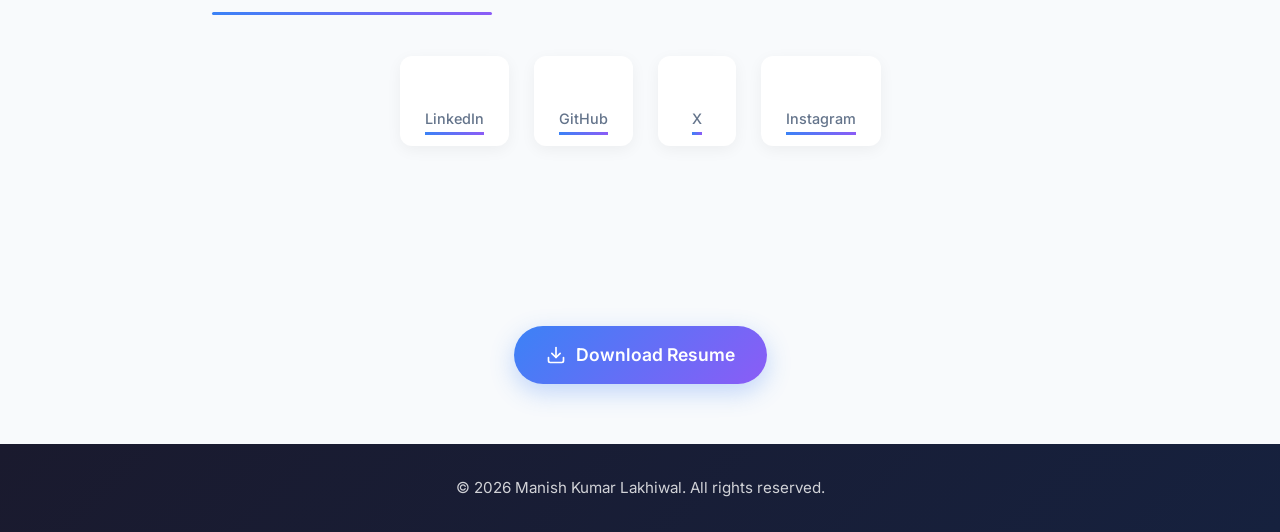
==== commit deef4fc4: "Update index.html" ====
--- a/index.html
+++ b/index.html
@@ -41,8 +41,7 @@
             transition: background-color 0.5s ease, color 0.5s ease;
             overflow-x: hidden;
         }
-
-        /* Loading Screen */
+		
         .loading-screen {
             position: fixed;
             top: 0;
@@ -80,7 +79,7 @@
             letter-spacing: 2px;
         }
 
-        /* Loading Animations Container */
+        
         .loading-animations {
             display: flex;
             gap: 30px;
@@ -93,8 +92,6 @@
             width: 50px;
             height: 50px;
         }
-
-        /* Gaming Controller Animation */
         .gaming-icon {
             animation: gameBounce 1.5s ease-in-out infinite;
         }
@@ -106,7 +103,7 @@
             75% { transform: translateY(-8px) scale(1.05); }
         }
 
-        /* Code Animation */
+
         .code-icon {
             animation: codePulse 1.2s ease-in-out infinite;
         }
@@ -129,7 +126,7 @@
             100% { opacity: 1; }
         }
 
-        /* Football Animation */
+
         .football-icon {
             animation: footballSpin 2s linear infinite;
         }
@@ -154,7 +151,7 @@
             padding-top: 240px;
         }
 
-        /* Header Styles */
+       
         header {
             text-align: center;
             padding: 30px 0;
@@ -230,7 +227,7 @@
             margin: 5px 0;
         }
 
-        /* Theme Toggle */
+       
         #theme-toggle {
             background: rgba(255, 255, 255, 0.1);
             color: #fff;
@@ -261,18 +258,19 @@
             height: 24px;
         }
 
-        /* Section Styles */
+        
         section {
             margin: 120px 0;
             padding-top: 20px;
             opacity: 0;
-            transform: translateY(30px);
-            transition: opacity 0.8s ease, transform 0.8s ease;
+			transform: translateY(60px) scale(0.98);
+			transition: all 0.9s cubic-bezier(.17,.67,.3,1);
+            
         }
 
         section.visible {
             opacity: 1;
-            transform: translateY(0);
+            transform: translateY(0) scale(1);
         }
 
         h2 {
@@ -310,7 +308,7 @@
             line-height: 1.8;
         }
 
-        /* Biography Section */
+        
         .bio-content {
             background: var(--card-bg);
             padding: 30px;
@@ -338,7 +336,7 @@
             color: var(--text-primary);
         }
 
-        /* Skills Section */
+       
         .skills-container {
             display: grid;
             grid-template-columns: repeat(auto-fit, minmax(280px, 1fr));
@@ -398,7 +396,7 @@
             box-shadow: 0 8px 20px rgba(59, 130, 246, 0.4);
         }
 
-        /* Projects Section */
+        
         .project {
             background: var(--card-bg);
             padding: 30px;
@@ -448,7 +446,7 @@
             transform: translateX(4px);
         }
 
-        /* Contact Section */
+ 
         .contact-info {
             background: var(--card-bg);
             padding: 30px;
@@ -474,7 +472,7 @@
             text-decoration: underline;
         }
 
-        /* Social Links */
+       
         .social-links {
             display: flex;
             justify-content: center;
@@ -516,7 +514,7 @@
             color: var(--text-secondary);
         }
 
-        /* Download Resume */
+        
         .download-resume {
             text-align: center;
             margin: 40px 0;
@@ -542,7 +540,7 @@
             box-shadow: 0 12px 35px rgba(59, 130, 246, 0.4);
         }
 
-        /* Footer */
+        
         footer {
             text-align: center;
             padding: 30px 0;
@@ -556,7 +554,7 @@
             font-size: 0.95em;
         }
 
-        /* Dark Mode Styles */
+       
         .dark-mode {
             --text-primary: #e2e8f0;
             --text-secondary: #94a3b8;
@@ -581,7 +579,7 @@
             background: linear-gradient(135deg, rgba(59, 130, 246, 0.15) 0%, rgba(139, 92, 246, 0.15) 100%);
         }
 
-        /* Mobile Responsiveness */
+
         @media (max-width: 1024px) {
             .container {
                 width: 85%;
@@ -709,7 +707,7 @@
             }
         }
 
-        /* Scroll Progress Bar */
+
         .scroll-progress {
             position: fixed;
             top: 0;
@@ -720,6 +718,118 @@
             z-index: 10001;
             transition: width 0.1s ease;
         }
+		.icon {
+    width: 18px;
+    height: 18px;
+    display: inline-flex;
+    align-items: center;
+    justify-content: center;
+    margin-right: 6px;
+}
+
+.bio-highlight svg,
+.contact-info svg {
+    width: 18px;
+    height: 18px;
+    flex-shrink: 0;
+}
+
+
+.social-links a svg {
+    transition: transform 0.35s ease, filter 0.35s ease;
+}
+
+.social-links a {
+    position: relative;
+    overflow: hidden;
+	text-decoration: none;
+}
+
+.social-links a::before {
+    content: "";
+    position: absolute;
+    inset: 0;
+    background: radial-gradient(circle at center, rgba(59,130,246,0.25), transparent 70%);
+    opacity: 0;
+    transition: opacity 0.3s ease;
+}
+
+.social-links a:hover::before {
+    opacity: 1;
+}
+
+.social-links a:hover svg {
+    transform: scale(1.15) translateY(-1.67px);
+    filter: drop-shadow(0 0 8px rgba(59,130,246,0.6));
+}
+
+
+@keyframes iconBounce {
+    0% { transform: scale(1); }
+    50% { transform: scale(1.25) translateY(-3px); }
+    100% { transform: scale(1.15) translateY(-2px); }
+}
+
+.social-links a:hover svg {
+    animation: iconBounce 0.35s ease forwards;
+}
+
+
+
+.social-links a:hover #linkedin { color: #0a66c2; }
+.social-links a:hover #github { color: #171515; }
+.social-links a:hover #twitter { color: #1da1f2; }
+.social-links a:hover #instagram { color: #e1306c; }
+
+
+
+.underline-reveal {
+    position: relative;
+    display: inline-block;
+}
+
+.underline-reveal::after {
+    content: "";
+    position: absolute;
+    left: 0;
+    bottom: -4px;
+    width: 0%;
+    height: 3px;
+    background: linear-gradient(90deg, var(--primary), var(--secondary));
+    transition: width 0.4s ease;
+}
+
+.underline-reveal:hover::after,
+section.visible .underline-reveal::after {
+    width: 100%;
+}
+
+
+.social-links svg path {
+    stroke: currentColor;
+    stroke-width: 0.67;
+
+    fill: transparent;
+    stroke-dasharray: 350;
+    stroke-dashoffset: 350;
+
+    transition:
+        stroke-dashoffset 0.8s cubic-bezier(.65,.05,.36,1),
+        fill 0.25s ease 0.45s;
+}
+
+.social-links a:hover svg path {
+    stroke-dashoffset: 0;
+    fill: currentColor;
+}
+
+.social-links a:not(:hover) svg path {
+    fill: transparent;
+    transition:
+        stroke-dashoffset 0.7s cubic-bezier(.65,.05,.36,1),
+        fill 0.15s ease;
+}
+
     </style>
 <base target="_blank">
 </head>
@@ -809,22 +919,52 @@
     <div class="container">
         <!-- Biography Section -->
         <section id="biography">
-            <h2>About Me</h2>
+            <h2 class="underline-reveal">About Me</h2>
             <div class="bio-content">
                 <p>Full Stack Developer and Machine Learning Engineer with 1+ years of experience building production-grade applications and intelligent systems across fintech, education, and cybersecurity domains. I specialize in developing scalable REST APIs using Spring Boot and Django, implementing high-accuracy ML models (97%+) for threat detection and healthcare analytics, and architecting automated data pipelines that achieve 80% efficiency gains.</p>
                 <p style="margin-top: 15px;">Published researcher with a strong foundation in deep learning, statistical modeling, and computer vision. Currently working as a Full Stack Developer at Finworks360 while pursuing my passion for creating innovative technical solutions that deliver measurable business impact.</p>
                 <div class="bio-highlights">
-                    <span class="bio-highlight">🎓 M.Tech AI/ML</span>
-                    <span class="bio-highlight">💼 1+ Years Experience</span>
-                    <span class="bio-highlight">📚 Published Researcher</span>
-                    <span class="bio-highlight">🚀 97%+ ML Accuracy</span>
-                </div>
+
+    <span class="bio-highlight">
+        <!-- Graduation -->
+        <svg viewBox="0 0 24 24" fill="currentColor">
+            <path d="M12 3L1 9l11 6 9-4.91V17h2V9L12 3z"/>
+        </svg>
+        M.Tech AI/ML
+    </span>
+
+    <span class="bio-highlight">
+        <!-- Briefcase -->
+        <svg viewBox="0 0 24 24" fill="currentColor">
+            <path d="M10 4h4v2h5a2 2 0 0 1 2 2v10a2 2 0 0 1-2 2H5a2 2 0 0 1-2-2V8a2 2 0 0 1 2-2h5V4z"/>
+        </svg>
+        1+ Years Experience
+    </span>
+
+    <span class="bio-highlight">
+        <!-- Book -->
+        <svg viewBox="0 0 24 24" fill="currentColor">
+            <path d="M4 5a2 2 0 0 1 2-2h12v18H6a2 2 0 0 0-2 2V5z"/>
+        </svg>
+        Published Researcher
+    </span>
+
+    <span class="bio-highlight">
+        <!-- Rocket -->
+        <svg viewBox="0 0 24 24" fill="currentColor">
+            <path d="M14 3l7 7-4 4-7-7V3zM3 14l7 7v-4l-3-3H3z"/>
+        </svg>
+        97%+ ML Accuracy
+    </span>
+
+</div>
+
             </div>
         </section>
 
         <!-- Skills Section -->
         <section id="skills">
-            <h2>Skills & Technologies</h2>
+            <h2 class="underline-reveal">Skills & Technologies</h2>
             <div class="skills-container">
                 <div class="skill-category">
                     <h3>Programming Languages</h3>
@@ -885,7 +1025,7 @@
 
         <!-- Projects Section -->
         <section id="projects">
-            <h2>Featured Projects</h2>
+            <h2 class="underline-reveal">Featured Projects</h2>
             
             <div class="project">
                 <h3>DDoS Attack Detection in SDN using ML</h3>
@@ -918,7 +1058,7 @@
 
         <!-- Experience Section -->
         <section id="experience">
-            <h2>Professional Experience</h2>
+            <h2 class="underline-reveal">Professional Experience</h2>
             
             <div class="project">
                 <h3>Full Stack Developer — Finworks360, New Delhi</h3>
@@ -947,7 +1087,7 @@
 
         <!-- Publications Section -->
         <section id="publications">
-            <h2>Publications</h2>
+            <h2 class="underline-reveal">Publications</h2>
             <div class="bio-content">
                 <p>• <strong>Hybrid Machine Learning and Time Series Approaches for GHI Forecasting in Dehradun Using NSRDB Data</strong> — IEEE International Conference on Computing Sciences & Communications - 2026 (ICCSC-2026)</p>
                 <p style="margin-top: 10px;">• <strong>Comparative Analysis of Machine Learning Techniques for Network Traffic Classification</strong> — IEEE International Conference on Computing Sciences & Communications - 2026 (ICCSC-2026)</p>
@@ -958,45 +1098,72 @@
 
         <!-- Contact Section -->
         <section id="contact">
-            <h2>Get In Touch</h2>
+            <h2 class="underline-reveal">Get In Touch</h2>
             <div class="contact-info">
-                <p>📧 <a href="mailto:lakhiwal43@gmail.com">lakhiwal43@gmail.com</a></p>
-                <p>📱 <a href="tel:+918383954896">+91 83839 54896</a></p>
-                <p>📍 Faridabad, Haryana, India</p>
-            </div>
+
+    <p>
+        <!-- Email -->
+        <svg viewBox="0 0 24 24" fill="currentColor">
+            <path d="M2 4h20v16H2V4zm10 9l8-5H4l8 5z"/>
+        </svg>
+        <a href="mailto:lakhiwal43@gmail.com">lakhiwal43@gmail.com</a>
+    </p>
+
+    <p>
+        <!-- Phone -->
+        <svg viewBox="0 0 24 24" fill="currentColor">
+            <path d="M6.6 10.8a15.1 15.1 0 0 0 6.6 6.6l2.2-2.2a1 1 0 0 1 1-.2 11.7 11.7 0 0 0 3.7.6 1 1 0 0 1 1 1v3.5a1 1 0 0 1-1 1A19 19 0 0 1 3 4a1 1 0 0 1 1-1H7.5a1 1 0 0 1 1 1 11.7 11.7 0 0 0 .6 3.7 1 1 0 0 1-.2 1l-2.3 2.1z"/>
+        </svg>
+        <a href="tel:+918383954896">+91 83839 54896</a>
+    </p>
+
+    <p>
+        <!-- Location -->
+        <svg viewBox="0 0 24 24" fill="currentColor">
+            <path d="M12 2a7 7 0 0 0-7 7c0 5 7 13 7 13s7-8 7-13a7 7 0 0 0-7-7zm0 9.5a2.5 2.5 0 1 1 0-5 2.5 2.5 0 0 1 0 5z"/>
+        </svg>
+        Faridabad, Haryana, India
+    </p>
+
+</div>
+
         </section>
 
         <!-- Social Media Section -->
         <section id="social-media">
-            <h2>Connect With Me</h2>
+            <h2 class="underline-reveal">Connect With Me</h2>
             <div class="social-links">
                 <a href="https://www.linkedin.com/in/manish-lakhiwal/" target="_blank">
                     <svg id="linkedin" xmlns="http://www.w3.org/2000/svg" viewBox="0 0 24 24" width="28" height="28" fill="currentColor">
-                        <path d="M24,4H6C4.895,4,4,4.895,4,6v18c0,1.105,0.895,2,2,2h18c1.105,0,2-0.895,2-2V6C26,4.895,25.105,4,24,4z M10.954,22h-2.95 v-9.492h2.95V22z M9.449,11.151c-0.951,0-1.72-0.771-1.72-1.72c0-0.949,0.77-1.719,1.72-1.719c0.948,0,1.719,0.771,1.719,1.719 C11.168,10.38,10.397,11.151,9.449,11.151z M22.004,22h-2.948v-4.616c0-1.101-0.02-2.517-1.533-2.517 c-1.535,0-1.771,1.199-1.771,2.437V22h-2.948v-9.492h2.83v1.297h0.04c0.394-0.746,1.356-1.533,2.791-1.533 c2.987,0,3.539,1.966,3.539,4.522V22z"></path>
-                    </svg>
-                    <span>LinkedIn</span>
+<svg id="linkedin" viewBox="0 0 24 24" fill="currentColor">
+<path d="M4 3a2 2 0 1 1 0 4 2 2 0 0 1 0-4zm0 6h4v12H4zM10 9h4v1.7c.6-1 2-2 4-2 3 0 5 2 5 6v6h-4v-5c0-2-1-3-2.5-3S14 14 14 16v5h-4z"/>
+</svg>
+
+                    <span class="underline-reveal">LinkedIn</span>
                 </a>
 
                 <a href="https://github.com/Lakhiwal" target="_blank">
-                    <svg id="github" xmlns="http://www.w3.org/2000/svg" viewBox="0 0 24 24" width="28" height="28" fill="currentColor">
-                        <path d="M12 0C5.37 0 0 5.37 0 12c0 5.302 3.438 9.8 8.206 11.387.6.11.822-.262.822-.58 0-.288-.012-1.048-.015-2.052-3.338.724-4.042-1.61-4.042-1.61-.546-1.382-1.333-1.75-1.333-1.75-1.088-.743.084-.73.084-.73 1.203.086 1.837 1.236 1.837 1.236 1.07 1.834 2.806 1.305 3.49.998.108-.778.42-1.306.764-1.606-2.676-.306-5.48-1.338-5.48-5.946 0-1.314.465-2.384 1.236-3.226-.124-.307-.534-1.528.116-3.18 0 0 1.01-.324 3.3 1.23.958-.266 1.98-.398 3-.404 1.02.006 2.042.138 3 .404 2.29-1.554 3.298-1.23 3.298-1.23.652 1.652.242 2.873.118 3.18.774.842 1.234 1.912 1.234 3.226 0 4.62-2.808 5.636-5.488 5.936.43.373.818 1.106.818 2.226 0 1.608-.015 2.904-.015 3.3 0 .322.216.697.825.578C20.566 21.795 24 17.3 24 12c0-6.63-5.37-12-12-12z" />
-                    </svg>
-                    <span>GitHub</span>
+                    <svg id="github" viewBox="0 0 24 24" fill="currentColor">
+<path d="M12 .5A12 12 0 0 0 0 12.7c0 5.4 3.4 10 8.2 11.6.6.1.8-.2.8-.5v-2c-3.3.7-4-1.5-4-1.5-.5-1.3-1.3-1.7-1.3-1.7-1-.7.1-.7.1-.7 1.1.1 1.7 1.1 1.7 1.1 1 .1 2.7.8 3.3 1.3.1-.7.4-1.2.8-1.5-2.6-.3-5.3-1.4-5.3-6 0-1.3.4-2.3 1.1-3.1-.1-.3-.5-1.6.1-3.3 0 0 .9-.3 3 1.1a10 10 0 0 1 5.5 0c2.1-1.4 3-1.1 3-1.1.6 1.7.2 3 .1 3.3.7.8 1.1 1.8 1.1 3.1 0 4.6-2.8 5.7-5.4 6 .4.4.9 1.2.9 2.4v3.6c0 .3.2.6.8.5A12 12 0 0 0 24 12.7 12 12 0 0 0 12 .5z"/>
+</svg>
+
+                    <span class="underline-reveal">GitHub</span>
                 </a>
 
                 <a href="https://x.com/lakhiwal43" target="_blank">
-                    <svg id="twitter" xmlns="http://www.w3.org/2000/svg" viewBox="0 0 512 512" width="28" height="28" fill="currentColor">
-                        <path d="M389.2 48h70.6L305.6 224.2 487 464H345L233.7 318.6 106.5 464H35.8L200.7 275.5 26.8 48H172.4L272.9 180.9 389.2 48zM364.4 421.8h39.1L151.1 88h-42L364.4 421.8z" />
-                    </svg>
-                    <span>X</span>
+                    <svg id="twitter" viewBox="0 0 24 24" fill="currentColor">
+<path d="M18 2h3l-7 8 8 12h-6l-5-7-6 7H2l7-8-8-12h6l5 7z"/>
+</svg>
+
+                    <span class="underline-reveal">X</span>
                 </a>
 
                 <a href="https://www.instagram.com/manishlakhiwal10/" target="_blank">
-                    <svg id="instagram" xmlns="http://www.w3.org/2000/svg" viewBox="0 0 24 24" width="28" height="28" fill="currentColor">
-                        <path d="M17.77 0H6.23C2.793 0 0 2.793 0 6.23v11.54C0 21.207 2.793 24 6.23 24h11.54C21.207 24 24 21.207 24 17.77V6.23C24 2.793 21.207 0 17.77 0zm3.23 17.77c0 1.774-1.446 3.23-3.23 3.23H6.23c-1.785 0-3.23-1.456-3.23-3.23V6.23c0-1.785 1.456-3.23 3.23-3.23h11.54c1.785 0 3.23 1.456 3.23 3.23v11.54z" />
-                        <path d="M12 5.54c-3.442 0-6.23 2.788-6.23 6.23 0 3.442 2.788 6.23 6.23 6.23 3.442 0 6.23-2.788 6.23-6.23 0-3.442-2.788-6.23-6.23-6.23zm0 10.423c-2.336 0-4.193-1.857-4.193-4.193S9.664 7.577 12 7.577c2.336 0 4.193 1.857 4.193 4.193 0 2.336-1.857 4.193-4.193 4.193zm6.065-11.874c-.336 0-.61.274-.61.61s.274.61.61.61.61-.274.61-.61-.274-.61-.61-.61z" />
-                    </svg>
-                    <span>Instagram</span>
+                    <svg id="instagram" viewBox="0 0 24 24" fill="currentColor">
+<path d="M7 2h10a5 5 0 0 1 5 5v10a5 5 0 0 1-5 5H7a5 5 0 0 1-5-5V7a5 5 0 0 1 5-5zm5 5a5 5 0 1 0 0 10 5 5 0 0 0 0-10zm6-1a1 1 0 1 0 0 2 1 1 0 0 0 0-2z"/>
+</svg>
+
+                    <span class="underline-reveal">Instagram</span>
                 </a>
             </div>
         </section>
@@ -1093,8 +1260,11 @@
             document.getElementById('dark-icon').style.display = 'none';
             document.getElementById('light-icon').style.display = 'block';
         }
+		document.querySelectorAll('section').forEach((section, i) => {
+    section.style.transitionDelay = `${i * 0.08}s`;
+});
+
     </script>
 </body>
 
 </html>
-
